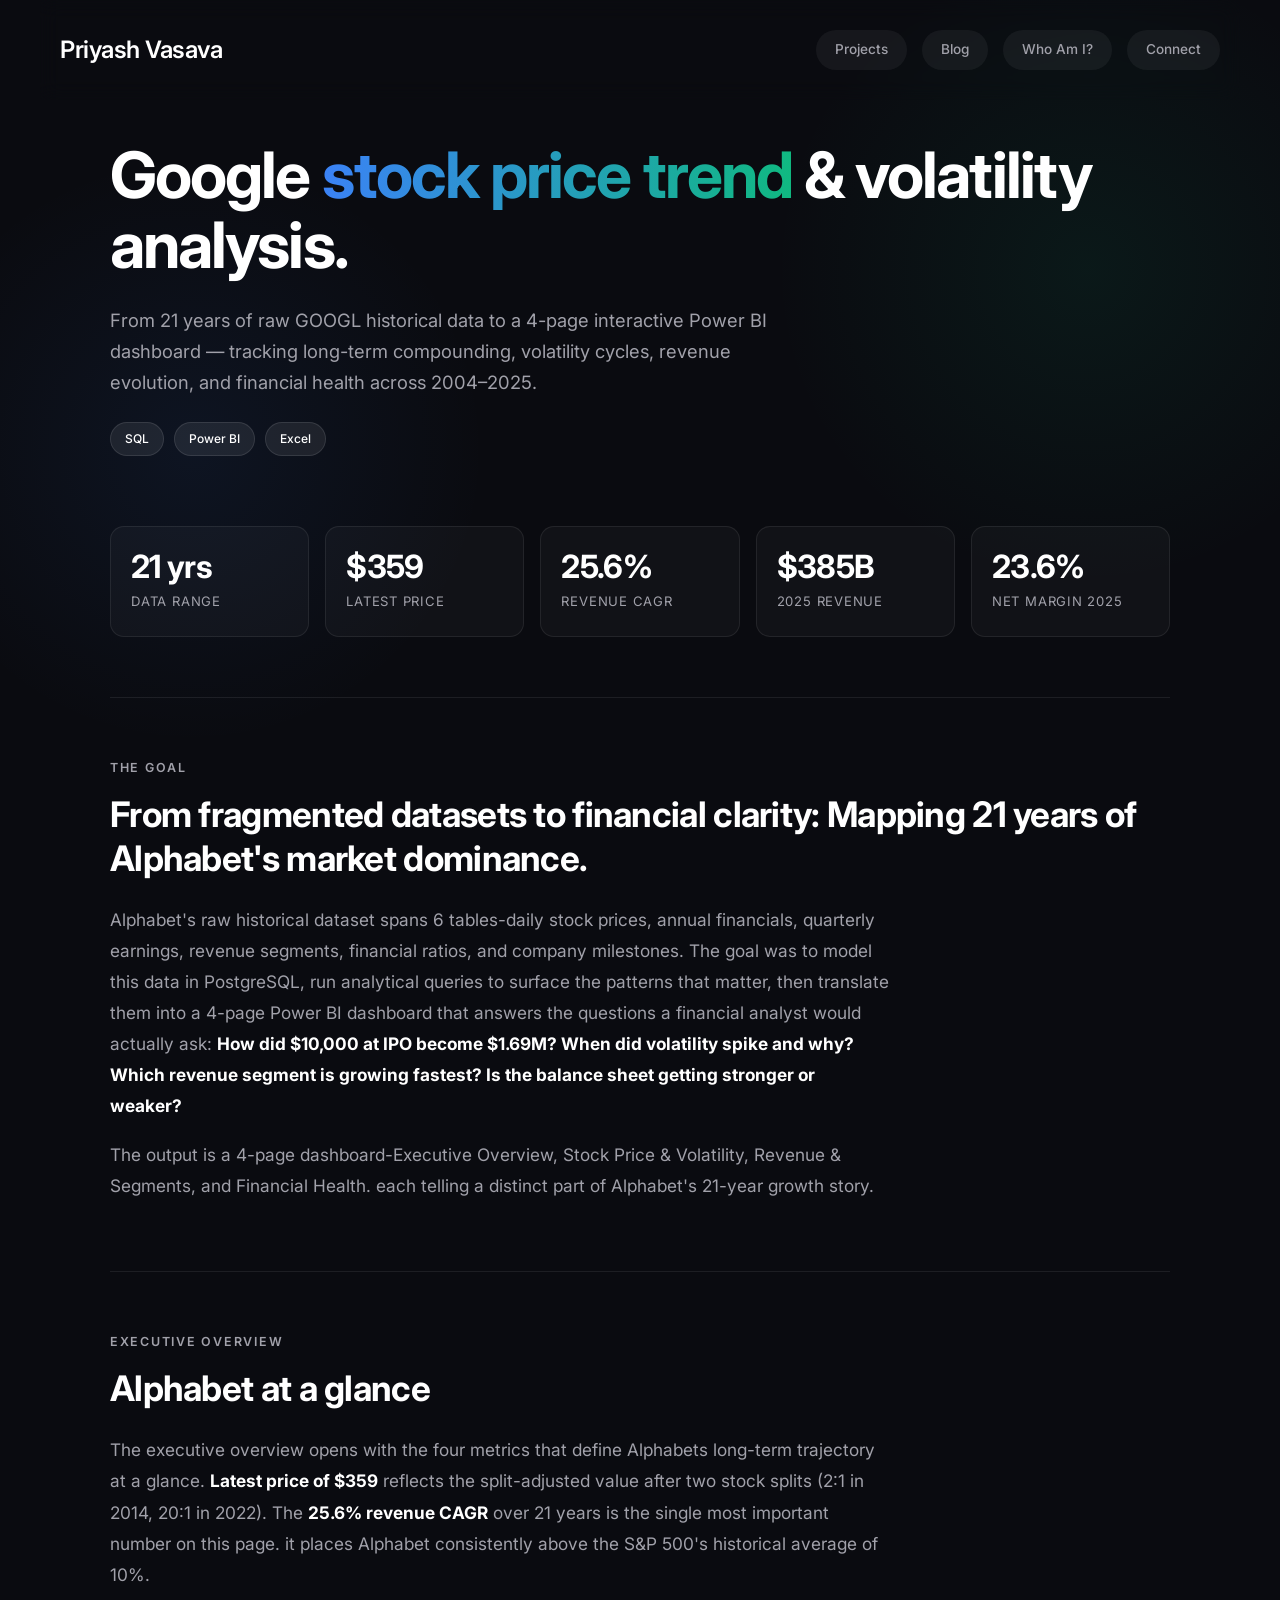
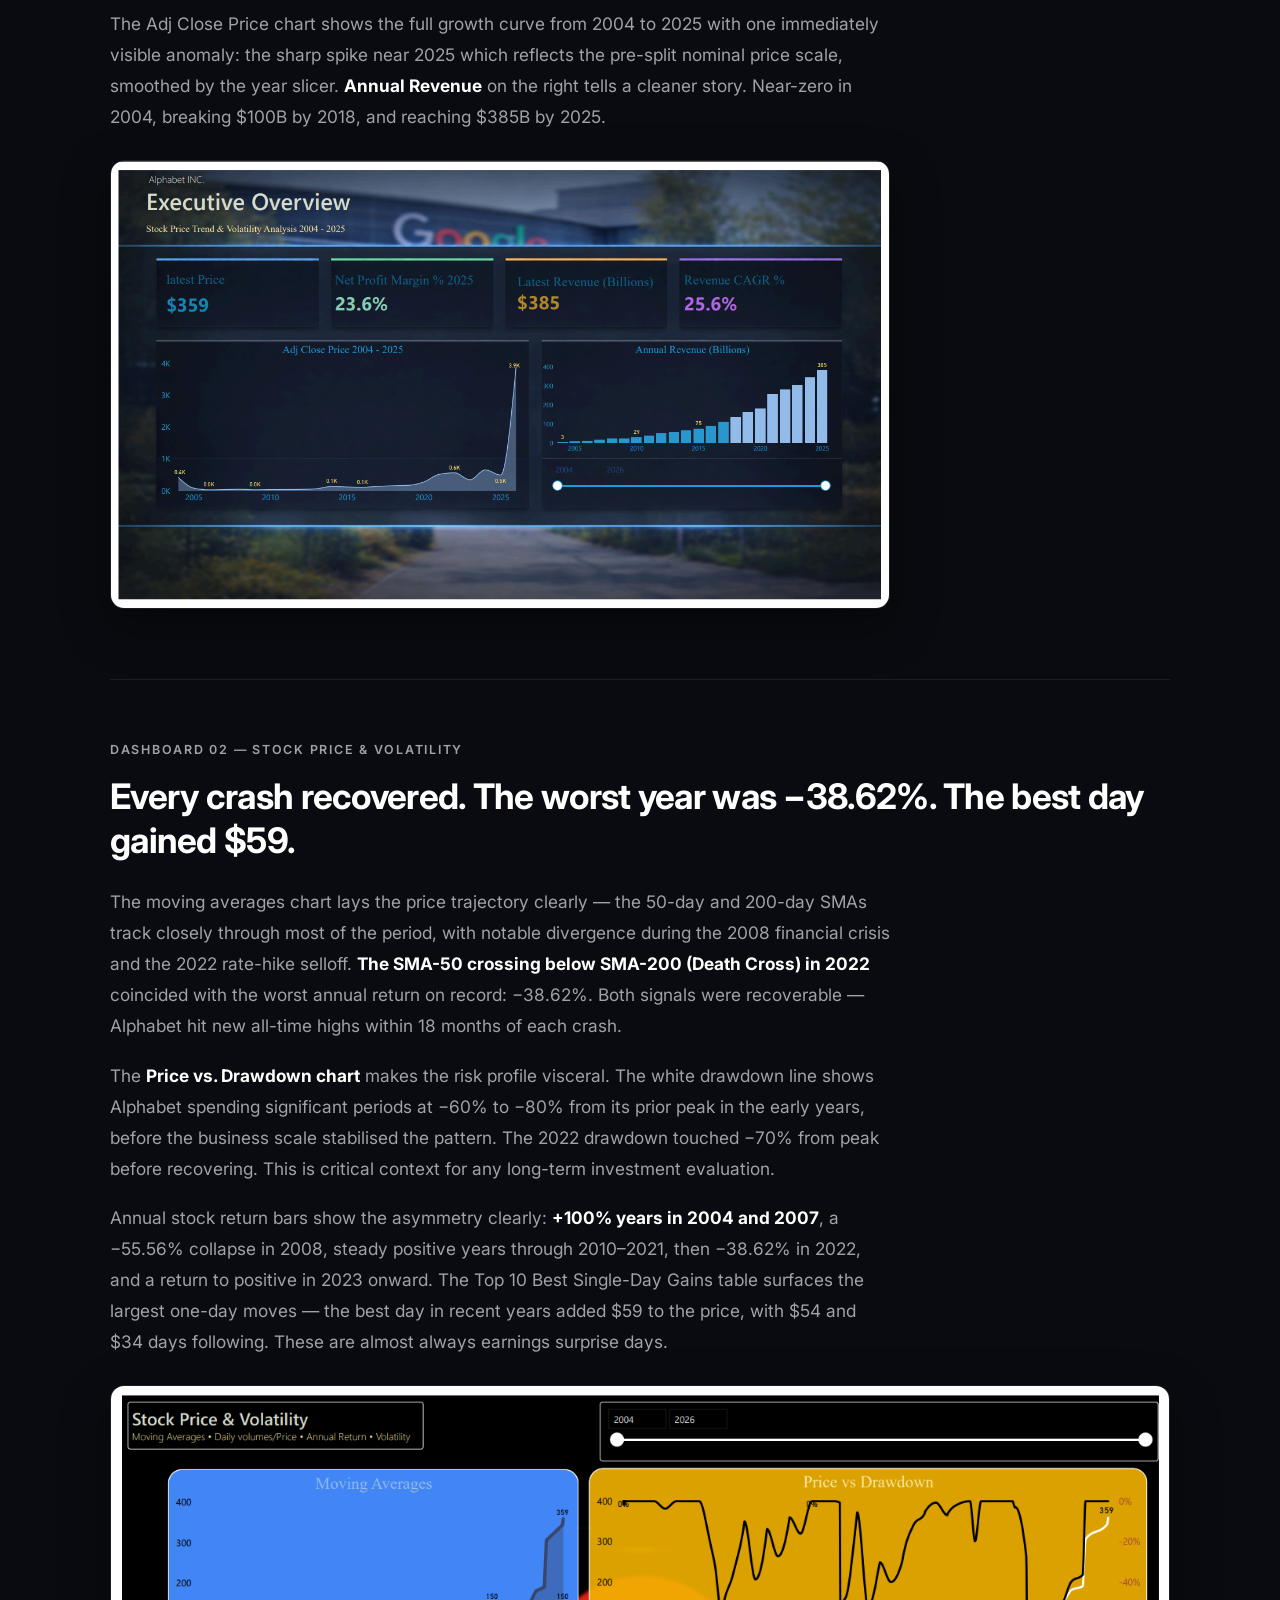
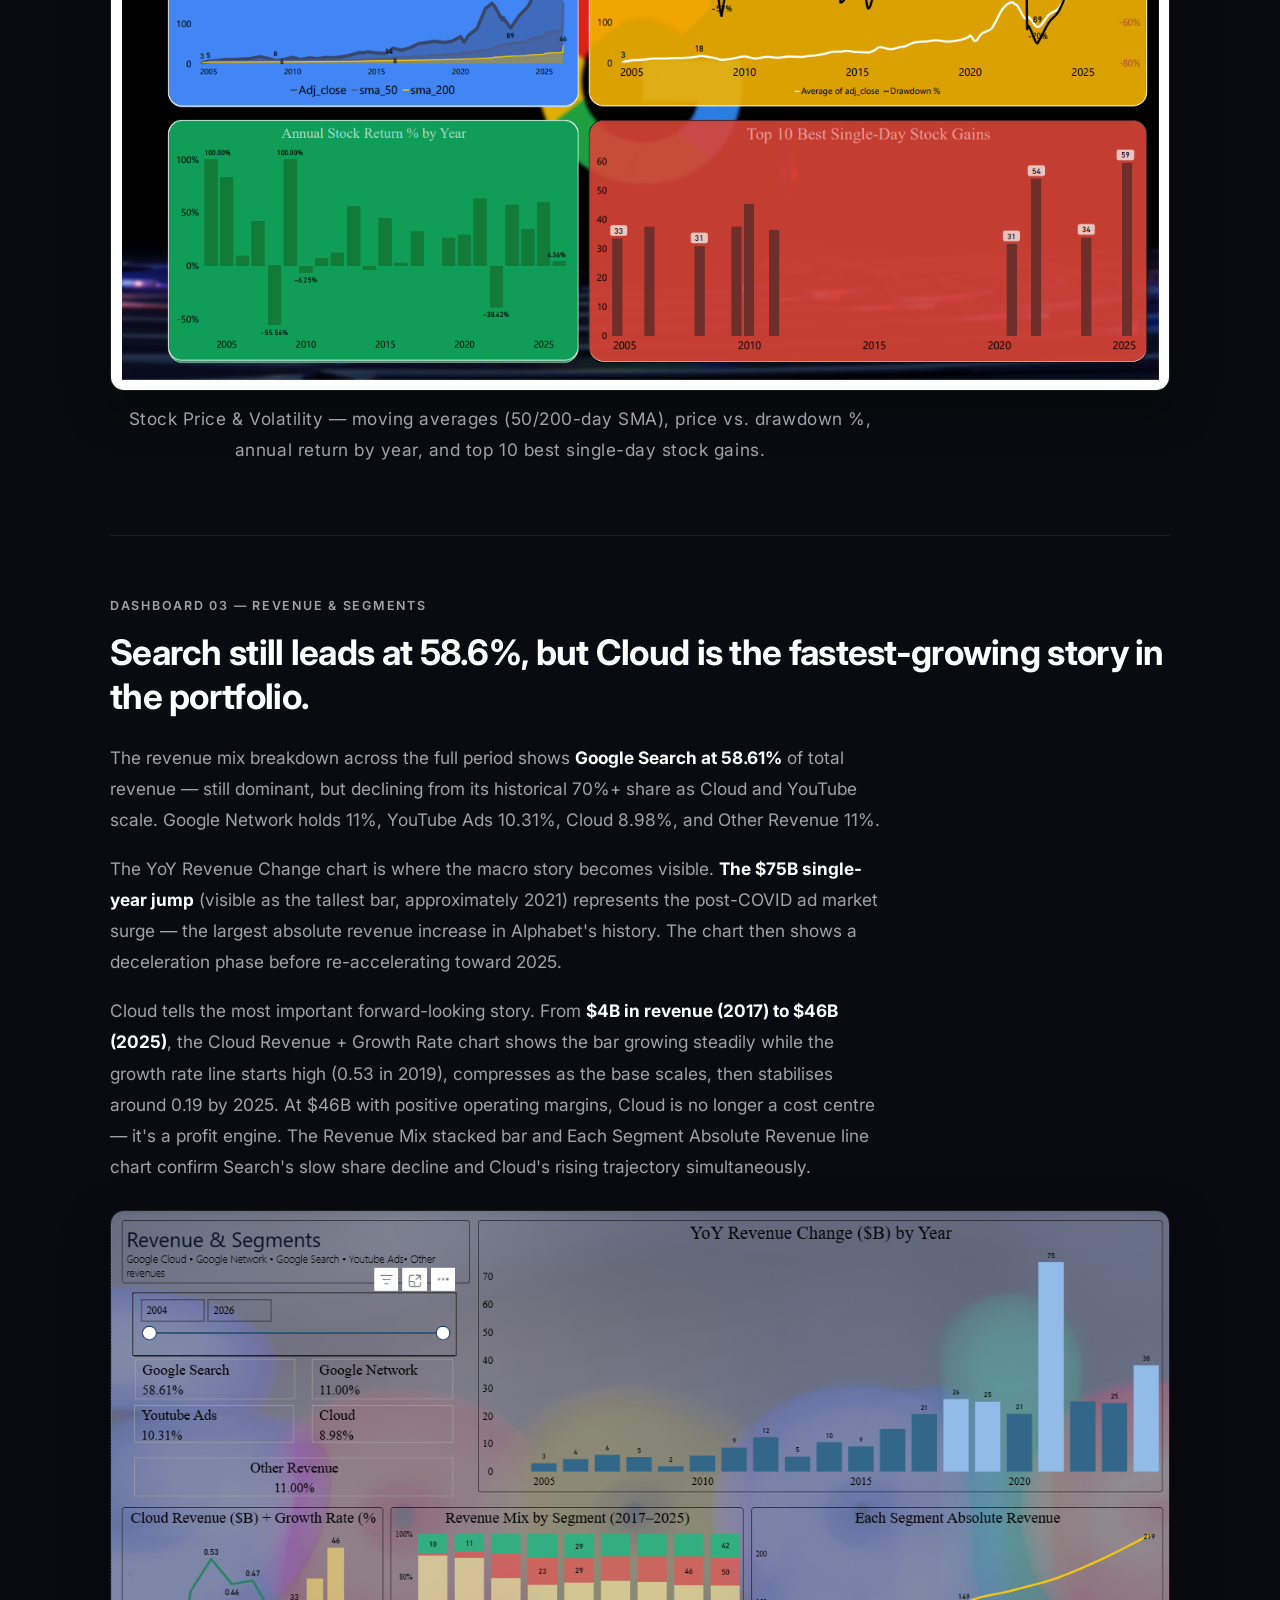
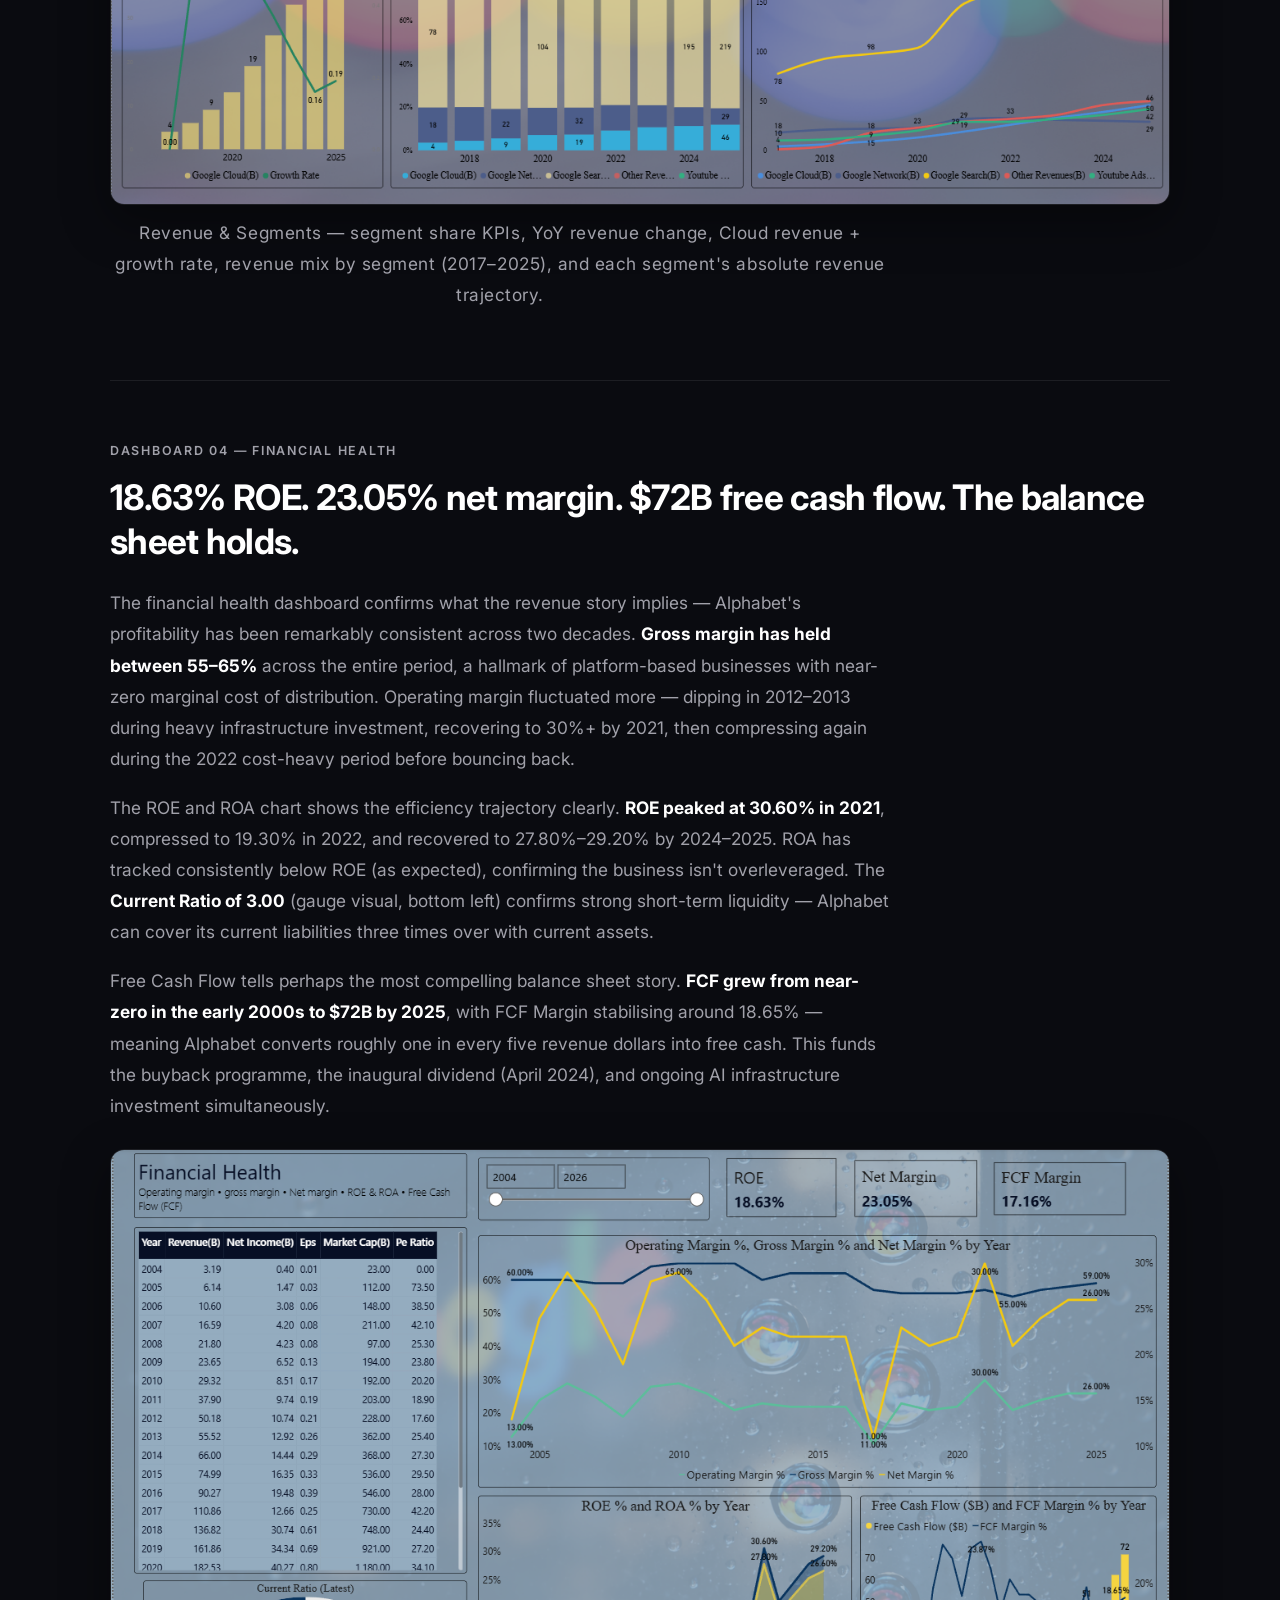
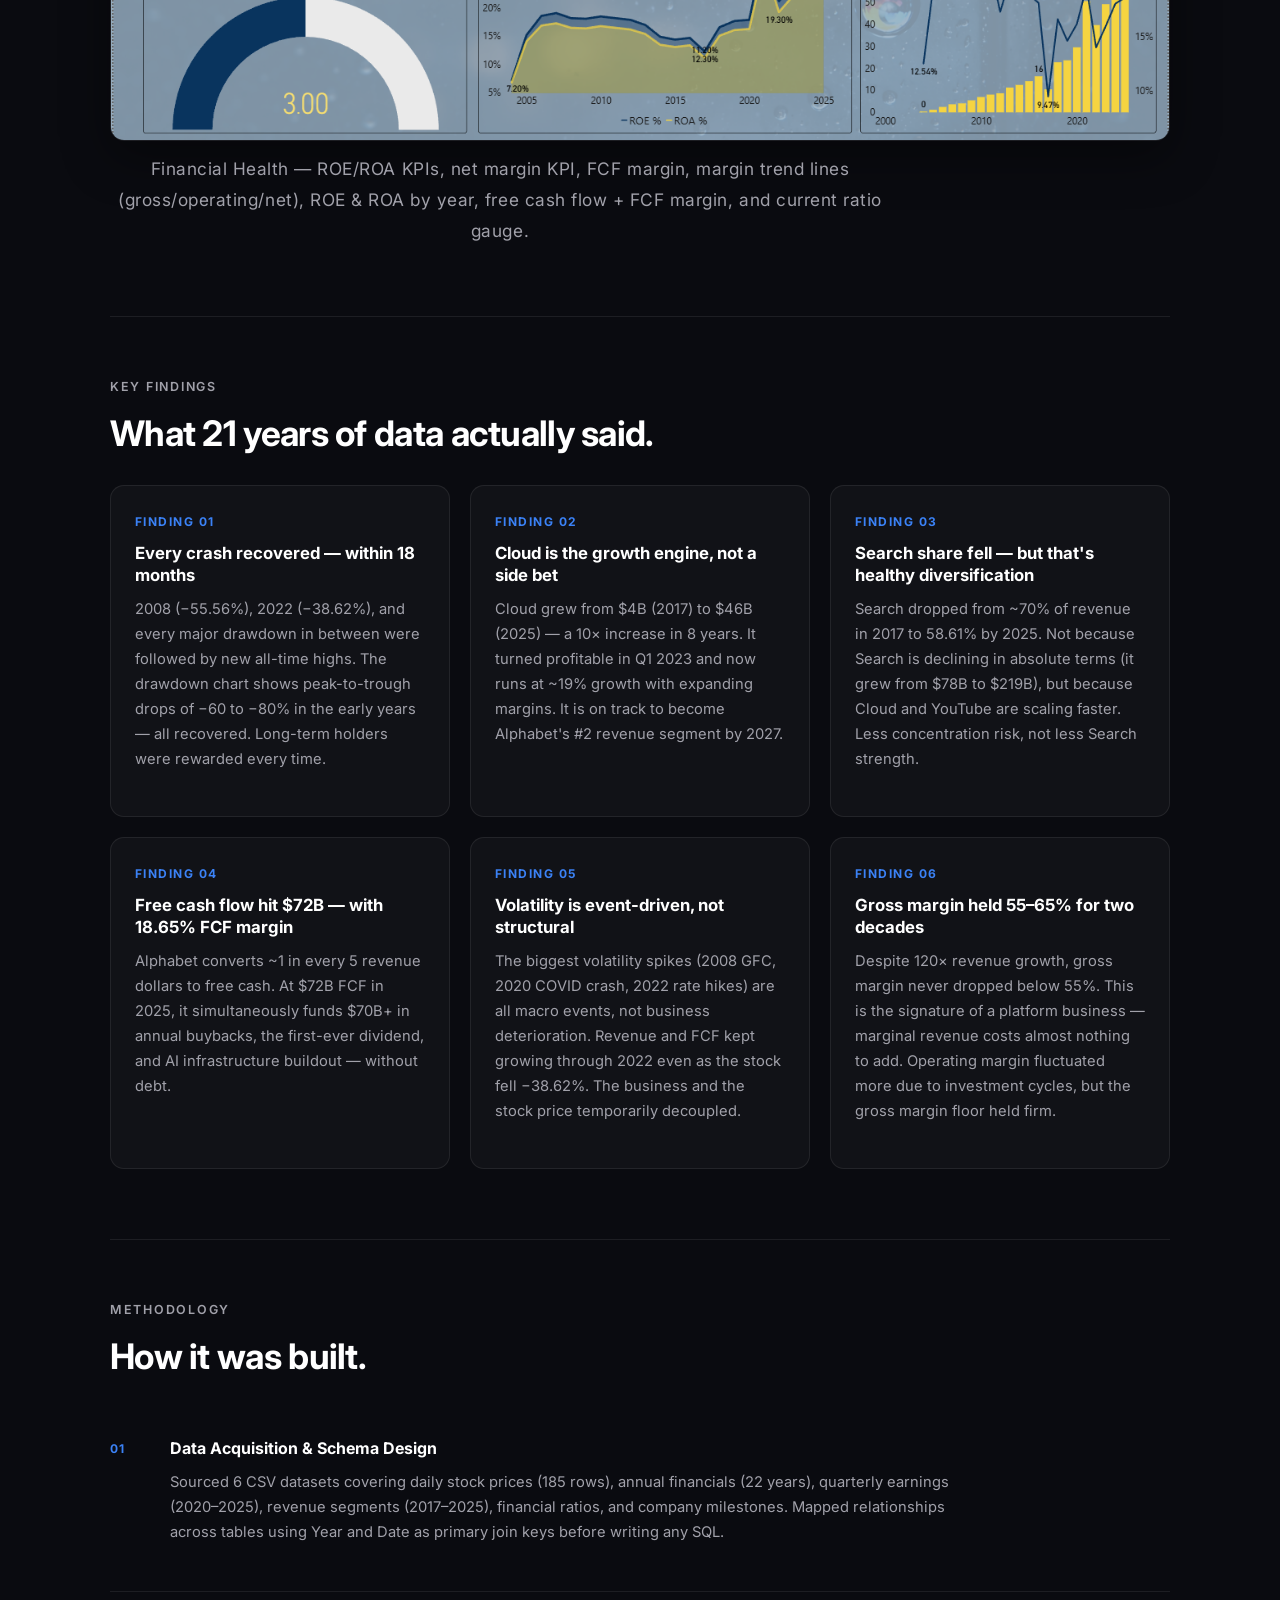
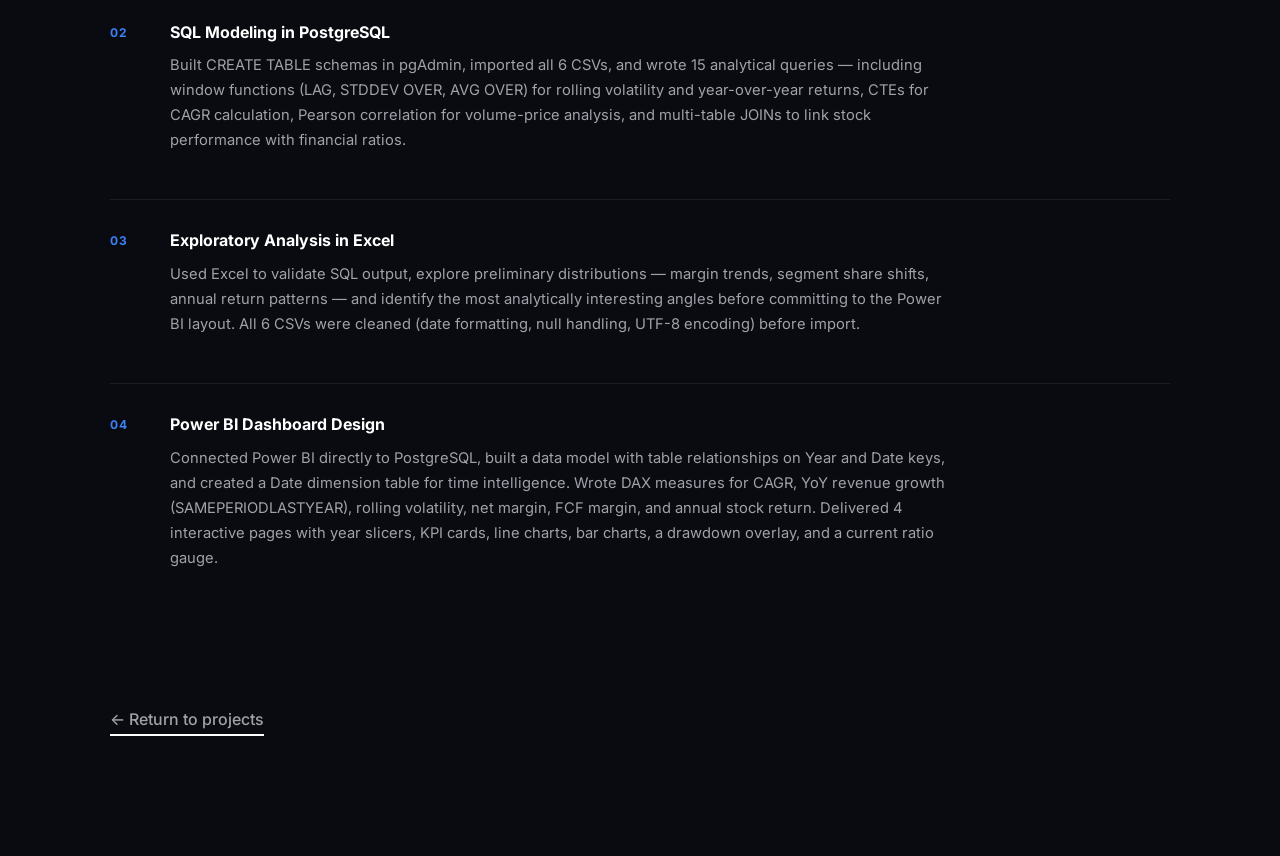
==== projects/google-stock/index.html @ 481a13cf "Refactor index.html for improved content presentation Removed meta tags and updated content for clar" ====
<!DOCTYPE html>
<html lang="en">
<head>
    <meta charset="UTF-8">
    <meta name="viewport" content="width=device-width, initial-scale=1.0">
    <title>Google Stock Analysis | Priyash Vasava</title>
    <link rel="stylesheet" href="../../style.css">
    <style>
        .case-wrapper {
            max-width: 1100px;
            margin: 0 auto;
            padding: 40px 20px 120px 20px;
        }

        .case-hero {
            margin-bottom: 70px;
        }

        .case-hero .meta-tags {
            display: flex;
            gap: 10px;
            flex-wrap: wrap;
            margin-bottom: 24px;
        }

        .stat-bar {
            display: grid;
            grid-template-columns: repeat(auto-fit, minmax(160px, 1fr));
            gap: 16px;
            margin: 50px 0;
        }

        .stat-card {
            background: var(--glass-bg, rgba(255,255,255,0.04));
            border: 1px solid var(--glass-border, rgba(255,255,255,0.1));
            border-radius: 14px;
            padding: 24px 20px;
        }

        .stat-card .stat-value {
            font-size: clamp(1.6rem, 2.5vw, 2.2rem);
            font-weight: 700;
            color: var(--text-main);
            letter-spacing: -0.02em;
            line-height: 1;
            margin-bottom: 8px;
        }

        .stat-card .stat-label {
            font-size: 0.82rem;
            color: var(--text-muted);
            letter-spacing: 0.06em;
            text-transform: uppercase;
        }

        .section-block {
            margin-bottom: 70px;
        }

        .section-block .section-eyebrow {
            font-size: 0.78rem;
            font-weight: 600;
            letter-spacing: 0.14em;
            text-transform: uppercase;
            color: var(--text-muted);
            margin-bottom: 14px;
        }

        .section-block h2 {
            font-size: clamp(1.6rem, 2.8vw, 2.2rem);
            font-weight: 700;
            letter-spacing: -0.02em;
            color: var(--text-main);
            margin-bottom: 24px;
            line-height: 1.25;
        }

        .section-block p {
            font-size: 1.08rem;
            color: var(--text-muted);
            line-height: 1.8;
            margin-bottom: 18px;
            max-width: 780px;
        }

        .section-block p strong {
            color: var(--text-main);
        }

        .dashboard-img {
            width: 100%;
            border-radius: 14px;
            border: 1px solid var(--glass-border, rgba(255,255,255,0.1));
            box-shadow: 0 16px 48px rgba(0,0,0,0.4);
            margin: 28px 0;
            display: block;
        }

        .img-caption {
            font-size: 0.82rem;
            color: var(--text-muted);
            text-align: center;
            margin-top: -16px;
            margin-bottom: 32px;
            letter-spacing: 0.03em;
        }

        .findings-grid {
            display: grid;
            grid-template-columns: repeat(auto-fit, minmax(280px, 1fr));
            gap: 20px;
            margin-top: 30px;
        }

        .finding-card {
            background: var(--glass-bg, rgba(255,255,255,0.04));
            border: 1px solid var(--glass-border, rgba(255,255,255,0.1));
            border-radius: 14px;
            padding: 26px 24px;
            transition: border-color 0.25s, transform 0.25s;
        }

        .finding-card:hover {
            border-color: var(--accent-blue, #4f8ef7);
            transform: translateY(-3px);
        }

        .finding-card .finding-number {
            font-size: 0.75rem;
            font-weight: 700;
            letter-spacing: 0.12em;
            text-transform: uppercase;
            color: var(--accent-blue, #4f8ef7);
            margin-bottom: 12px;
        }

        .finding-card h3 {
            font-size: 1.05rem;
            font-weight: 700;
            color: var(--text-main);
            margin-bottom: 10px;
            line-height: 1.3;
        }

        .finding-card p {
            font-size: 0.92rem;
            color: var(--text-muted);
            line-height: 1.7;
        }

        .method-steps {
            display: flex;
            flex-direction: column;
            gap: 0;
            margin-top: 30px;
        }

        .method-step {
            display: flex;
            gap: 24px;
            padding: 28px 0;
            border-bottom: 1px solid var(--glass-border, rgba(255,255,255,0.07));
        }

        .method-step:last-child {
            border-bottom: none;
        }

        .step-num {
            font-size: 0.75rem;
            font-weight: 700;
            color: var(--accent-blue, #4f8ef7);
            letter-spacing: 0.1em;
            min-width: 36px;
            padding-top: 3px;
        }

        .step-content h4 {
            font-size: 1rem;
            font-weight: 700;
            color: var(--text-main);
            margin-bottom: 8px;
        }

        .step-content p {
            font-size: 0.92rem;
            color: var(--text-muted);
            line-height: 1.7;
        }

        .back-link {
            display: inline-block;
            margin-top: 20px;
            font-weight: 500;
            color: var(--text-muted);
            border-bottom: 2px solid var(--text-main);
            padding-bottom: 2px;
            transition: 0.3s;
        }

        .back-link:hover {
            color: var(--accent-blue);
            border-color: var(--accent-blue);
        }

        .section-divider {
            border: none;
            border-top: 1px solid var(--glass-border, rgba(255,255,255,0.08));
            margin: 60px 0;
        }

        @media (max-width: 700px) {
            .stat-bar { grid-template-columns: repeat(2, 1fr); }
            .findings-grid { grid-template-columns: 1fr; }
        }
    </style>
</head>
<body>

    <nav class="navbar">
        <a href="../../index.html" class="logo">Priyash Vasava</a>
        <div class="nav-links">
            <a href="../../index.html#projects">Projects</a>
            <a href="../../blog.html">Blog</a>
            <a href="../../who-am-i.html">Who Am I?</a>
            <a href="../../index.html#connect">Connect</a>
        </div>
    </nav>

    <div class="case-wrapper">

        <!-- Hero -->
        <div class="case-hero animate">
            
            <h1 style="font-size: clamp(2.4rem, 5vw, 4rem); font-weight: 700; letter-spacing: -0.03em; line-height: 1.1; margin-bottom: 24px;">
                Google <span class="text-gradient">stock price trend</span> & volatility analysis.
            </h1>
            <p style="font-size: 1.15rem; color: var(--text-muted); line-height: 1.7; max-width: 680px;">
                From 21 years of raw GOOGL historical data to a 4-page interactive Power BI dashboard — tracking long-term compounding, volatility cycles, revenue evolution, and financial health across 2004–2025.
            </p>
            <div style="margin-top: 24px;">
                <div class="slide-tags" style="display: inline-flex;">
                    <span>SQL</span>
                    <span>Power BI</span>
                    <span>Excel</span>
                </div>
            </div>
        </div>

        <!-- Stat Bar -->
        <div class="stat-bar animate" style="animation-delay: 0.15s;">
            <div class="stat-card">
                <div class="stat-value">21 yrs</div>
                <div class="stat-label">Data Range</div>
            </div>
            <div class="stat-card">
                <div class="stat-value">$359</div>
                <div class="stat-label">Latest Price</div>
            </div>
            <div class="stat-card">
                <div class="stat-value">25.6%</div>
                <div class="stat-label">Revenue CAGR</div>
            </div>
            <div class="stat-card">
                <div class="stat-value">$385B</div>
                <div class="stat-label">2025 Revenue</div>
            </div>
            <div class="stat-card">
                <div class="stat-value">23.6%</div>
                <div class="stat-label">Net Margin 2025</div>
            </div>
        </div>

        <hr class="section-divider">

        <!-- The Goal -->
        <div class="section-block animate" style="animation-delay: 0.2s;">
            <div class="section-eyebrow">The Goal</div>
            <h2>From fragmented datasets to financial clarity: Mapping 21 years of Alphabet's market dominance.</h2>
            <p>
                Alphabet's raw historical dataset spans 6 tables-daily stock prices, annual financials, quarterly earnings, revenue segments, financial ratios, and company milestones. The goal was to model this data in PostgreSQL, run analytical queries to surface the patterns that matter, then translate them into a 4-page Power BI dashboard that answers the questions a financial analyst would actually ask: <strong>How did $10,000 at IPO become $1.69M? When did volatility spike and why? Which revenue segment is growing fastest? Is the balance sheet getting stronger or weaker?</strong>
            </p>
            <p>
                The output is a 4-page dashboard-Executive Overview, Stock Price & Volatility, Revenue & Segments, and Financial Health. each telling a distinct part of Alphabet's 21-year growth story.
            </p>
        </div>

        <hr class="section-divider">

        <!-- Dashboard 01 — Executive Overview -->
        <div class="section-block animate">
            <div class="section-eyebrow">Executive Overview</div>
            <h2>Alphabet at a glance</h2>
            <p>
                The executive overview opens with the four metrics that define Alphabets long-term trajectory at a glance. <strong>Latest price of $359</strong> reflects the split-adjusted value after two stock splits (2:1 in 2014, 20:1 in 2022). The <strong>25.6% revenue CAGR</strong> over 21 years is the single most important number on this page. it places Alphabet consistently above the S&P 500's historical average of 10%.
            </p>
            <p>
                The Adj Close Price chart shows the full growth curve from 2004 to 2025 with one immediately visible anomaly: the sharp spike near 2025 which reflects the pre-split nominal price scale, smoothed by the year slicer. <strong>Annual Revenue</strong> on the right tells a cleaner story. Near-zero in 2004, breaking $100B by 2018, and reaching $385B by 2025.
            <img src="../../assets/google_executive_summary.png" alt="Google Stock Executive Overview Dashboard" class="dashboard-img">
        </div>

        <hr class="section-divider">

        <!-- Dashboard 02 — Stock Price & Volatility -->
        <div class="section-block animate">
            <div class="section-eyebrow">Dashboard 02 — Stock Price & Volatility</div>
            <h2>Every crash recovered. The worst year was −38.62%. The best day gained $59.</h2>
            <p>
                The moving averages chart lays the price trajectory clearly — the 50-day and 200-day SMAs track closely through most of the period, with notable divergence during the 2008 financial crisis and the 2022 rate-hike selloff. <strong>The SMA-50 crossing below SMA-200 (Death Cross) in 2022</strong> coincided with the worst annual return on record: −38.62%. Both signals were recoverable — Alphabet hit new all-time highs within 18 months of each crash.
            </p>
            <p>
                The <strong>Price vs. Drawdown chart</strong> makes the risk profile visceral. The white drawdown line shows Alphabet spending significant periods at −60% to −80% from its prior peak in the early years, before the business scale stabilised the pattern. The 2022 drawdown touched −70% from peak before recovering. This is critical context for any long-term investment evaluation.
            </p>
            <p>
                Annual stock return bars show the asymmetry clearly: <strong>+100% years in 2004 and 2007</strong>, a −55.56% collapse in 2008, steady positive years through 2010–2021, then −38.62% in 2022, and a return to positive in 2023 onward. The Top 10 Best Single-Day Gains table surfaces the largest one-day moves — the best day in recent years added $59 to the price, with $54 and $34 days following. These are almost always earnings surprise days.
            </p>
            <img src="../../assets/google.png" alt="Google Stock Price and Volatility Dashboard" class="dashboard-img">
            <p class="img-caption">Stock Price & Volatility — moving averages (50/200-day SMA), price vs. drawdown %, annual return by year, and top 10 best single-day stock gains.</p>
        </div>

        <hr class="section-divider">

        <!-- Dashboard 03 — Revenue & Segments -->
        <div class="section-block animate">
            <div class="section-eyebrow">Dashboard 03 — Revenue & Segments</div>
            <h2>Search still leads at 58.6%, but Cloud is the fastest-growing story in the portfolio.</h2>
            <p>
                The revenue mix breakdown across the full period shows <strong>Google Search at 58.61%</strong> of total revenue — still dominant, but declining from its historical 70%+ share as Cloud and YouTube scale. Google Network holds 11%, YouTube Ads 10.31%, Cloud 8.98%, and Other Revenue 11%.
            </p>
            <p>
                The YoY Revenue Change chart is where the macro story becomes visible. <strong>The $75B single-year jump</strong> (visible as the tallest bar, approximately 2021) represents the post-COVID ad market surge — the largest absolute revenue increase in Alphabet's history. The chart then shows a deceleration phase before re-accelerating toward 2025.
            </p>
            <p>
                Cloud tells the most important forward-looking story. From <strong>$4B in revenue (2017) to $46B (2025)</strong>, the Cloud Revenue + Growth Rate chart shows the bar growing steadily while the growth rate line starts high (0.53 in 2019), compresses as the base scales, then stabilises around 0.19 by 2025. At $46B with positive operating margins, Cloud is no longer a cost centre — it's a profit engine. The Revenue Mix stacked bar and Each Segment Absolute Revenue line chart confirm Search's slow share decline and Cloud's rising trajectory simultaneously.
            </p>
            <img src="../../assets/google_revenue_segments.png" alt="Google Revenue Segments Dashboard" class="dashboard-img">
            <p class="img-caption">Revenue & Segments — segment share KPIs, YoY revenue change, Cloud revenue + growth rate, revenue mix by segment (2017–2025), and each segment's absolute revenue trajectory.</p>
        </div>

        <hr class="section-divider">

        <!-- Dashboard 04 — Financial Health -->
        <div class="section-block animate">
            <div class="section-eyebrow">Dashboard 04 — Financial Health</div>
            <h2>18.63% ROE. 23.05% net margin. $72B free cash flow. The balance sheet holds.</h2>
            <p>
                The financial health dashboard confirms what the revenue story implies — Alphabet's profitability has been remarkably consistent across two decades. <strong>Gross margin has held between 55–65%</strong> across the entire period, a hallmark of platform-based businesses with near-zero marginal cost of distribution. Operating margin fluctuated more — dipping in 2012–2013 during heavy infrastructure investment, recovering to 30%+ by 2021, then compressing again during the 2022 cost-heavy period before bouncing back.
            </p>
            <p>
                The ROE and ROA chart shows the efficiency trajectory clearly. <strong>ROE peaked at 30.60% in 2021</strong>, compressed to 19.30% in 2022, and recovered to 27.80%–29.20% by 2024–2025. ROA has tracked consistently below ROE (as expected), confirming the business isn't overleveraged. The <strong>Current Ratio of 3.00</strong> (gauge visual, bottom left) confirms strong short-term liquidity — Alphabet can cover its current liabilities three times over with current assets.
            </p>
            <p>
                Free Cash Flow tells perhaps the most compelling balance sheet story. <strong>FCF grew from near-zero in the early 2000s to $72B by 2025</strong>, with FCF Margin stabilising around 18.65% — meaning Alphabet converts roughly one in every five revenue dollars into free cash. This funds the buyback programme, the inaugural dividend (April 2024), and ongoing AI infrastructure investment simultaneously.
            </p>
            <img src="../../assets/google_financial_health.png" alt="Google Financial Health Dashboard" class="dashboard-img">
            <p class="img-caption">Financial Health — ROE/ROA KPIs, net margin KPI, FCF margin, margin trend lines (gross/operating/net), ROE & ROA by year, free cash flow + FCF margin, and current ratio gauge.</p>
        </div>

        <hr class="section-divider">

        <!-- Key Findings -->
        <div class="section-block animate">
            <div class="section-eyebrow">Key Findings</div>
            <h2>What 21 years of data actually said.</h2>
            <div class="findings-grid">
                <div class="finding-card">
                    <div class="finding-number">Finding 01</div>
                    <h3>Every crash recovered — within 18 months</h3>
                    <p>2008 (−55.56%), 2022 (−38.62%), and every major drawdown in between were followed by new all-time highs. The drawdown chart shows peak-to-trough drops of −60 to −80% in the early years — all recovered. Long-term holders were rewarded every time.</p>
                </div>
                <div class="finding-card">
                    <div class="finding-number">Finding 02</div>
                    <h3>Cloud is the growth engine, not a side bet</h3>
                    <p>Cloud grew from $4B (2017) to $46B (2025) — a 10× increase in 8 years. It turned profitable in Q1 2023 and now runs at ~19% growth with expanding margins. It is on track to become Alphabet's #2 revenue segment by 2027.</p>
                </div>
                <div class="finding-card">
                    <div class="finding-number">Finding 03</div>
                    <h3>Search share fell — but that's healthy diversification</h3>
                    <p>Search dropped from ~70% of revenue in 2017 to 58.61% by 2025. Not because Search is declining in absolute terms (it grew from $78B to $219B), but because Cloud and YouTube are scaling faster. Less concentration risk, not less Search strength.</p>
                </div>
                <div class="finding-card">
                    <div class="finding-number">Finding 04</div>
                    <h3>Free cash flow hit $72B — with 18.65% FCF margin</h3>
                    <p>Alphabet converts ~1 in every 5 revenue dollars to free cash. At $72B FCF in 2025, it simultaneously funds $70B+ in annual buybacks, the first-ever dividend, and AI infrastructure buildout — without debt.</p>
                </div>
                <div class="finding-card">
                    <div class="finding-number">Finding 05</div>
                    <h3>Volatility is event-driven, not structural</h3>
                    <p>The biggest volatility spikes (2008 GFC, 2020 COVID crash, 2022 rate hikes) are all macro events, not business deterioration. Revenue and FCF kept growing through 2022 even as the stock fell −38.62%. The business and the stock price temporarily decoupled.</p>
                </div>
                <div class="finding-card">
                    <div class="finding-number">Finding 06</div>
                    <h3>Gross margin held 55–65% for two decades</h3>
                    <p>Despite 120× revenue growth, gross margin never dropped below 55%. This is the signature of a platform business — marginal revenue costs almost nothing to add. Operating margin fluctuated more due to investment cycles, but the gross margin floor held firm.</p>
                </div>
            </div>
        </div>

        <hr class="section-divider">

        <!-- Methodology -->
        <div class="section-block animate">
            <div class="section-eyebrow">Methodology</div>
            <h2>How it was built.</h2>
            <div class="method-steps">
                <div class="method-step">
                    <div class="step-num">01</div>
                    <div class="step-content">
                        <h4>Data Acquisition & Schema Design</h4>
                        <p>Sourced 6 CSV datasets covering daily stock prices (185 rows), annual financials (22 years), quarterly earnings (2020–2025), revenue segments (2017–2025), financial ratios, and company milestones. Mapped relationships across tables using Year and Date as primary join keys before writing any SQL.</p>
                    </div>
                </div>
                <div class="method-step">
                    <div class="step-num">02</div>
                    <div class="step-content">
                        <h4>SQL Modeling in PostgreSQL</h4>
                        <p>Built CREATE TABLE schemas in pgAdmin, imported all 6 CSVs, and wrote 15 analytical queries — including window functions (LAG, STDDEV OVER, AVG OVER) for rolling volatility and year-over-year returns, CTEs for CAGR calculation, Pearson correlation for volume-price analysis, and multi-table JOINs to link stock performance with financial ratios.</p>
                    </div>
                </div>
                <div class="method-step">
                    <div class="step-num">03</div>
                    <div class="step-content">
                        <h4>Exploratory Analysis in Excel</h4>
                        <p>Used Excel to validate SQL output, explore preliminary distributions — margin trends, segment share shifts, annual return patterns — and identify the most analytically interesting angles before committing to the Power BI layout. All 6 CSVs were cleaned (date formatting, null handling, UTF-8 encoding) before import.</p>
                    </div>
                </div>
                <div class="method-step">
                    <div class="step-num">04</div>
                    <div class="step-content">
                        <h4>Power BI Dashboard Design</h4>
                        <p>Connected Power BI directly to PostgreSQL, built a data model with table relationships on Year and Date keys, and created a Date dimension table for time intelligence. Wrote DAX measures for CAGR, YoY revenue growth (SAMEPERIODLASTYEAR), rolling volatility, net margin, FCF margin, and annual stock return. Delivered 4 interactive pages with year slicers, KPI cards, line charts, bar charts, a drawdown overlay, and a current ratio gauge.</p>
                    </div>
                </div>
            </div>
        </div>

        <a href="../../index.html#projects" class="back-link">← Return to projects</a>

    </div>

</body>
</html>
---- style.css ----
@import url('https://fonts.googleapis.com/css2?family=Inter:wght@300;400;500;600&family=Playfair+Display:ital,wght@0,400;0,600;0,700;1,400&display=swap');

:root {
    --bg-dark: #0a0b10;
    --text-main: #ffffff;
    --text-muted: #a1a1aa; /* Softer, highly readable gray */
    --accent-blue: #3b82f6;
    --accent-green: #10b981;
    --glass-bg: rgba(255, 255, 255, 0.03);
    --glass-border: rgba(255, 255, 255, 0.08);
}

* { margin: 0; padding: 0; box-sizing: border-box; }

html { 
    scroll-behavior: smooth; 
    scroll-padding-top: 100px; 
}

body {
    background-color: var(--bg-dark);
    background-image: 
        radial-gradient(circle at 15% 50%, rgba(59, 130, 246, 0.08), transparent 25%),
        radial-gradient(circle at 85% 30%, rgba(16, 185, 129, 0.08), transparent 25%);
    background-attachment: fixed;
    color: var(--text-main);
    font-family: 'Inter', sans-serif;
    line-height: 1.6;
    overflow-x: hidden;
}

a { text-decoration: none; color: inherit; transition: 0.3s; }

/* Navbar - Cleaned up */
.navbar {
    max-width: 1200px; margin: 0 auto; display: flex; justify-content: space-between;
    align-items: center; padding: 30px 20px; position: sticky; top: 0; z-index: 1000;
    backdrop-filter: blur(10px); -webkit-backdrop-filter: blur(10px);
}

.logo { font-size: 1.5rem; font-weight: 600; letter-spacing: -0.02em; }
.nav-links { display: flex; gap: 15px; }
.nav-links a {
    font-size: 0.85rem; font-weight: 500; color: var(--text-muted); background: rgba(255, 255, 255, 0.05);
    padding: 8px 18px; border-radius: 50px; border: 1px solid transparent; transition: all 0.2s ease;
}
.nav-links a:hover { color: var(--text-main); background: rgba(255, 255, 255, 0.1); border-color: rgba(255, 255, 255, 0.15); }
.nav-links a:active { transform: scale(0.92); }

/* Main Page Elements */
.hero { max-width: 1200px; margin: 4vw auto; padding: 0 20px; display: flex; align-items: center; justify-content: space-between; gap: 40px; }
.hero-content { flex: 1; }
.hero h1 { font-family: 'Inter', sans-serif; font-size: clamp(3rem, 5vw, 5.5rem); font-weight: 700; line-height: 1.1; letter-spacing: -0.03em; margin-bottom: 25px; }
.hero p { color: var(--text-muted); font-size: clamp(1.1rem, 2vw, 1.3rem); max-width: 500px; }
.text-gradient { background: linear-gradient(90deg, var(--accent-blue), var(--accent-green)); -webkit-background-clip: text; -webkit-text-fill-color: transparent; display: inline-block; }

.glass-card { background: var(--glass-bg); backdrop-filter: blur(16px); border: 1px solid var(--glass-border); border-radius: 16px; padding: 40px; transition: transform 0.3s ease, border-color 0.3s ease; }
.glass-card:hover { border-color: rgba(255, 255, 255, 0.2); }
.content-section { max-width: 1200px; margin: 60px auto; padding: 0 20px; }
.projects-stack { display: flex; flex-direction: column; gap: 40px; margin-bottom: 60px; }
.sticky-card { position: sticky; display: block; box-shadow: 0 -10px 40px rgba(0,0,0,0.4); }
.card-content { display: flex; align-items: center; gap: 40px; }
.card-img { width: 45%; border-radius: 8px; border: 1px solid var(--glass-border); }
.card-text { flex: 1; }
.card-text h2 { font-size: clamp(1.8rem, 3vw, 2.5rem); font-weight: 600; margin-bottom: 15px; letter-spacing: -0.02em; }
.card-text p { color: var(--text-muted); font-size: 1.1rem; margin-bottom: 25px; line-height: 1.6;}
.slide-tags { display: flex; gap: 10px; flex-wrap: wrap; }
.slide-tags span { font-size: 0.75rem; color: var(--text-main); background: rgba(255, 255, 255, 0.08); border: 1px solid rgba(255,255,255,0.1); padding: 6px 14px; border-radius: 50px; font-weight: 500; }
.section-label { font-size: 0.8rem; text-transform: uppercase; color: var(--accent-green); letter-spacing: 0.2em; font-weight: 600; margin-bottom: 30px; display: block; }
blockquote { font-family: 'Playfair Display', serif; font-size: clamp(1.4rem, 2.5vw, 2.2rem); font-style: italic; letter-spacing: -0.02em; margin-bottom: 40px; padding-left: 20px; border-left: 4px solid var(--accent-green); line-height: 1.4; }
.email-link { font-size: clamp(2.5rem, 5vw, 4rem); font-weight: 700; letter-spacing: -0.03em; color: var(--text-main); display: inline-block; margin-bottom: 15px; border-bottom: 4px solid transparent; transition: 0.3s; }
.email-link:hover { color: var(--accent-blue); border-color: var(--accent-blue); }
.social-links { display: flex; gap: 20px; margin-top: 30px; }
.social-links a { color: var(--text-muted); font-weight: 500; border-bottom: 1px solid transparent; padding-bottom: 2px;}
.social-links a:hover { color: var(--text-main); border-color: var(--text-main); }


/* ==================================================
   Story of My Life Page - High-End Editorial Layout
================================================== */

.story-wrapper {
    max-width: 1400px;
    margin: 40px auto 100px;
    padding: 0 20px;
    position: relative;
}

/* The massive, elegant title locked to the left */
.story-title {
    font-family: 'Playfair Display', serif;
    font-size: clamp(4rem, 8vw, 7.5rem);
    font-weight: 600;
    line-height: 1;
    letter-spacing: -0.03em;
    color: var(--text-main);
    position: absolute;
    left: 40px;
    top: 50px;
    z-index: 10;
}

/* Center Image with bottom fade */
.story-image-mask {
    width: 100%;
    max-width: 550px;
    margin: 0 auto;
    /* This makes the bottom of the image literally dissolve into the background */
    -webkit-mask-image: linear-gradient(to bottom, rgba(0,0,0,1) 50%, rgba(0,0,0,0) 100%);
    mask-image: linear-gradient(to bottom, rgba(0,0,0,1) 50%, rgba(0,0,0,0) 100%);
}

.story-image-mask img {
    width: 100%;
    height: auto;
    max-height: 80vh;
    object-fit: cover;
    border-radius: 12px 12px 0 0;
    display: block;
}

/* Typography for the biography text */
.story-content {
    max-width: 700px;
    margin: -100px auto 0; /* Pulls the text up under the faded image */
    position: relative;
    z-index: 20;
    padding: 0 20px;
}

/* The starting state for the fade-on-scroll animation */
.fade-text {
    font-size: 1.2rem;
    line-height: 1.85;
    font-weight: 300;
    color: var(--text-muted);
    margin-bottom: 2.5rem;
    opacity: 0;
    transform: translateY(50px);
    transition: opacity 1s cubic-bezier(0.25, 1, 0.5, 1), transform 1s cubic-bezier(0.25, 1, 0.5, 1);
}

/* First letter drop-cap for elegance */
.fade-text:first-of-type::first-letter {
    font-family: 'Playfair Display', serif;
    font-size: 3.5rem;
    float: left;
    line-height: 0.8;
    margin-right: 8px;
    color: var(--text-main);
}

.fade-text.visible {
    opacity: 1;
    transform: translateY(0);
}

.back-link { font-weight: 500; color: var(--accent-blue); transition: 0.3s; display: inline-block; margin-top: 20px; }
.back-link:hover { color: var(--accent-green); }

/* Mobile Adjustments */
@media (max-width: 1024px) {
    .story-title { position: relative; left: 0; top: 0; text-align: center; margin-bottom: 30px; font-size: clamp(3.5rem, 10vw, 5rem); }
    .story-image-mask { max-width: 90%; }
    .navbar { flex-direction: column; gap: 20px; }
    .nav-links { flex-wrap: wrap; justify-content: center; }
    .hero { flex-direction: column; text-align: center; }
    .hero p { margin: 0 auto; }
    .sticky-card { position: relative; top: 0 !important; } 
    .card-content { flex-direction: column; }
    .card-img { width: 100%; }
}
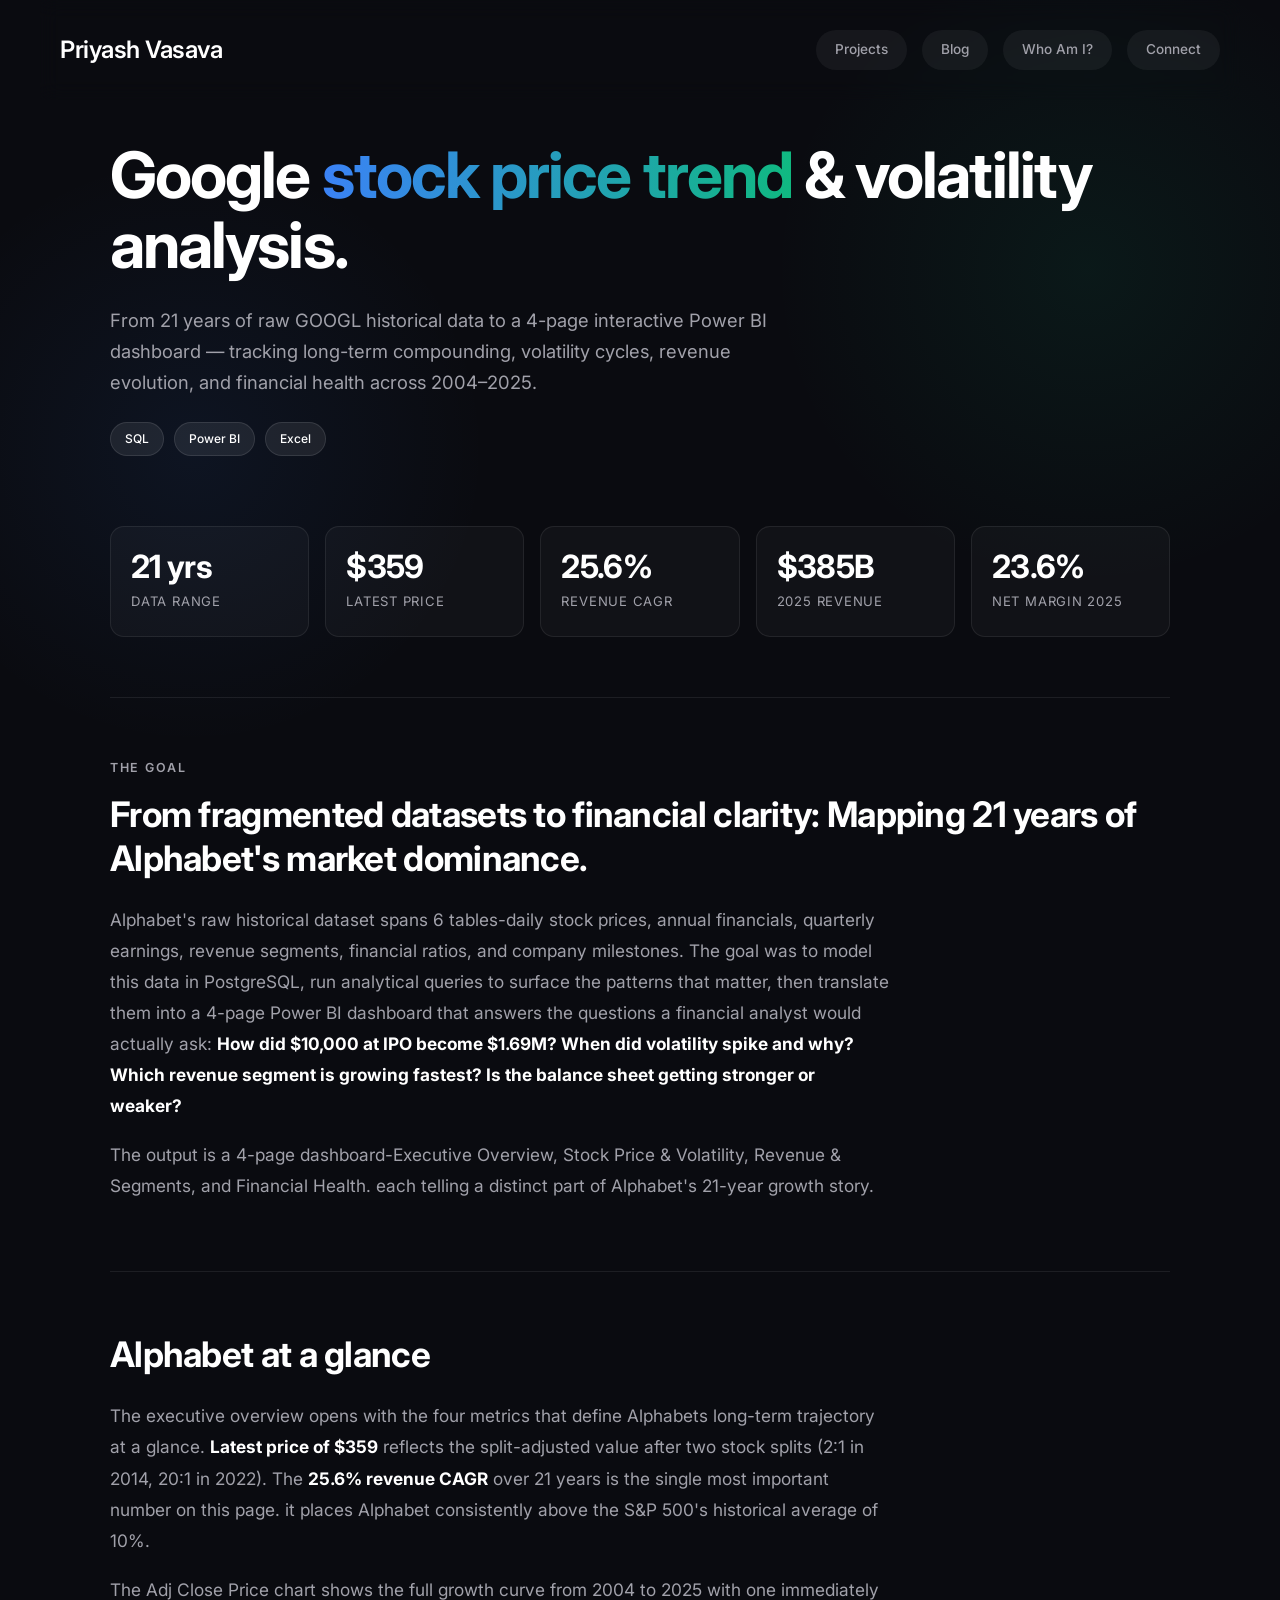
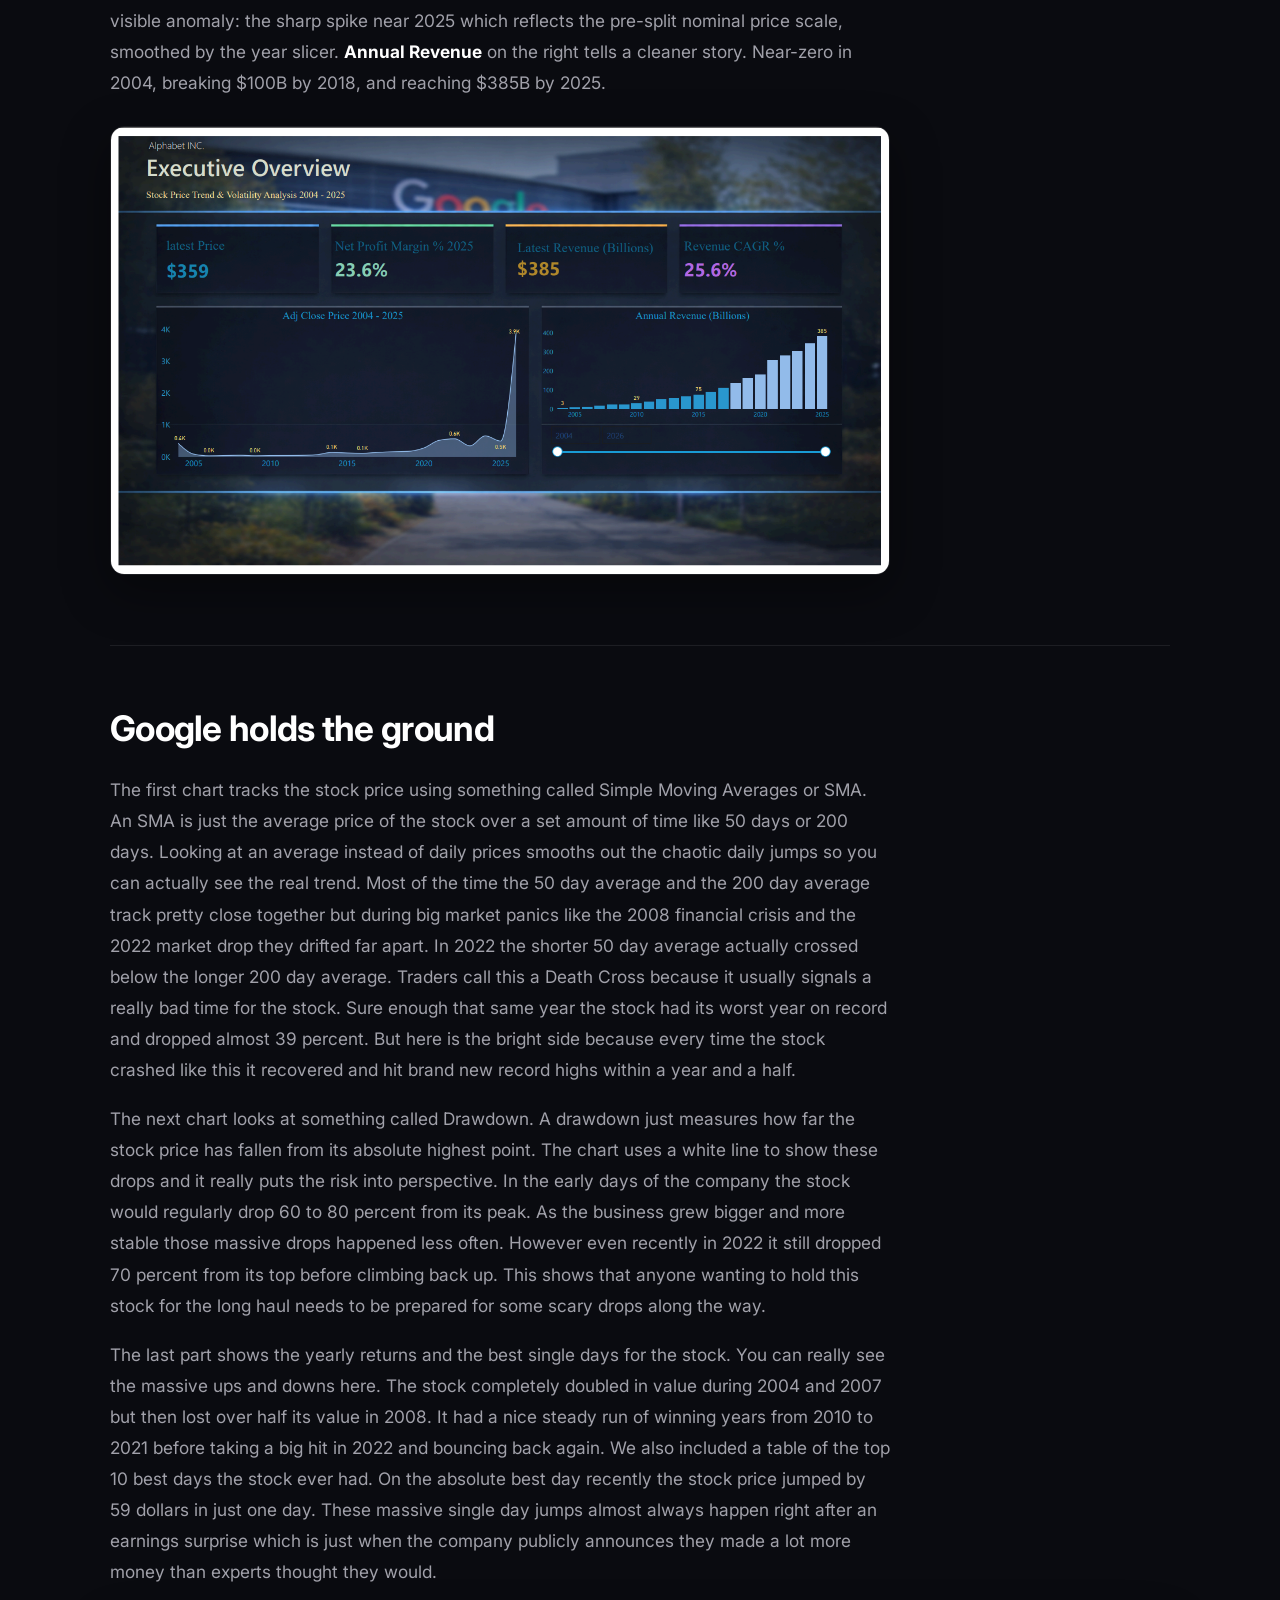
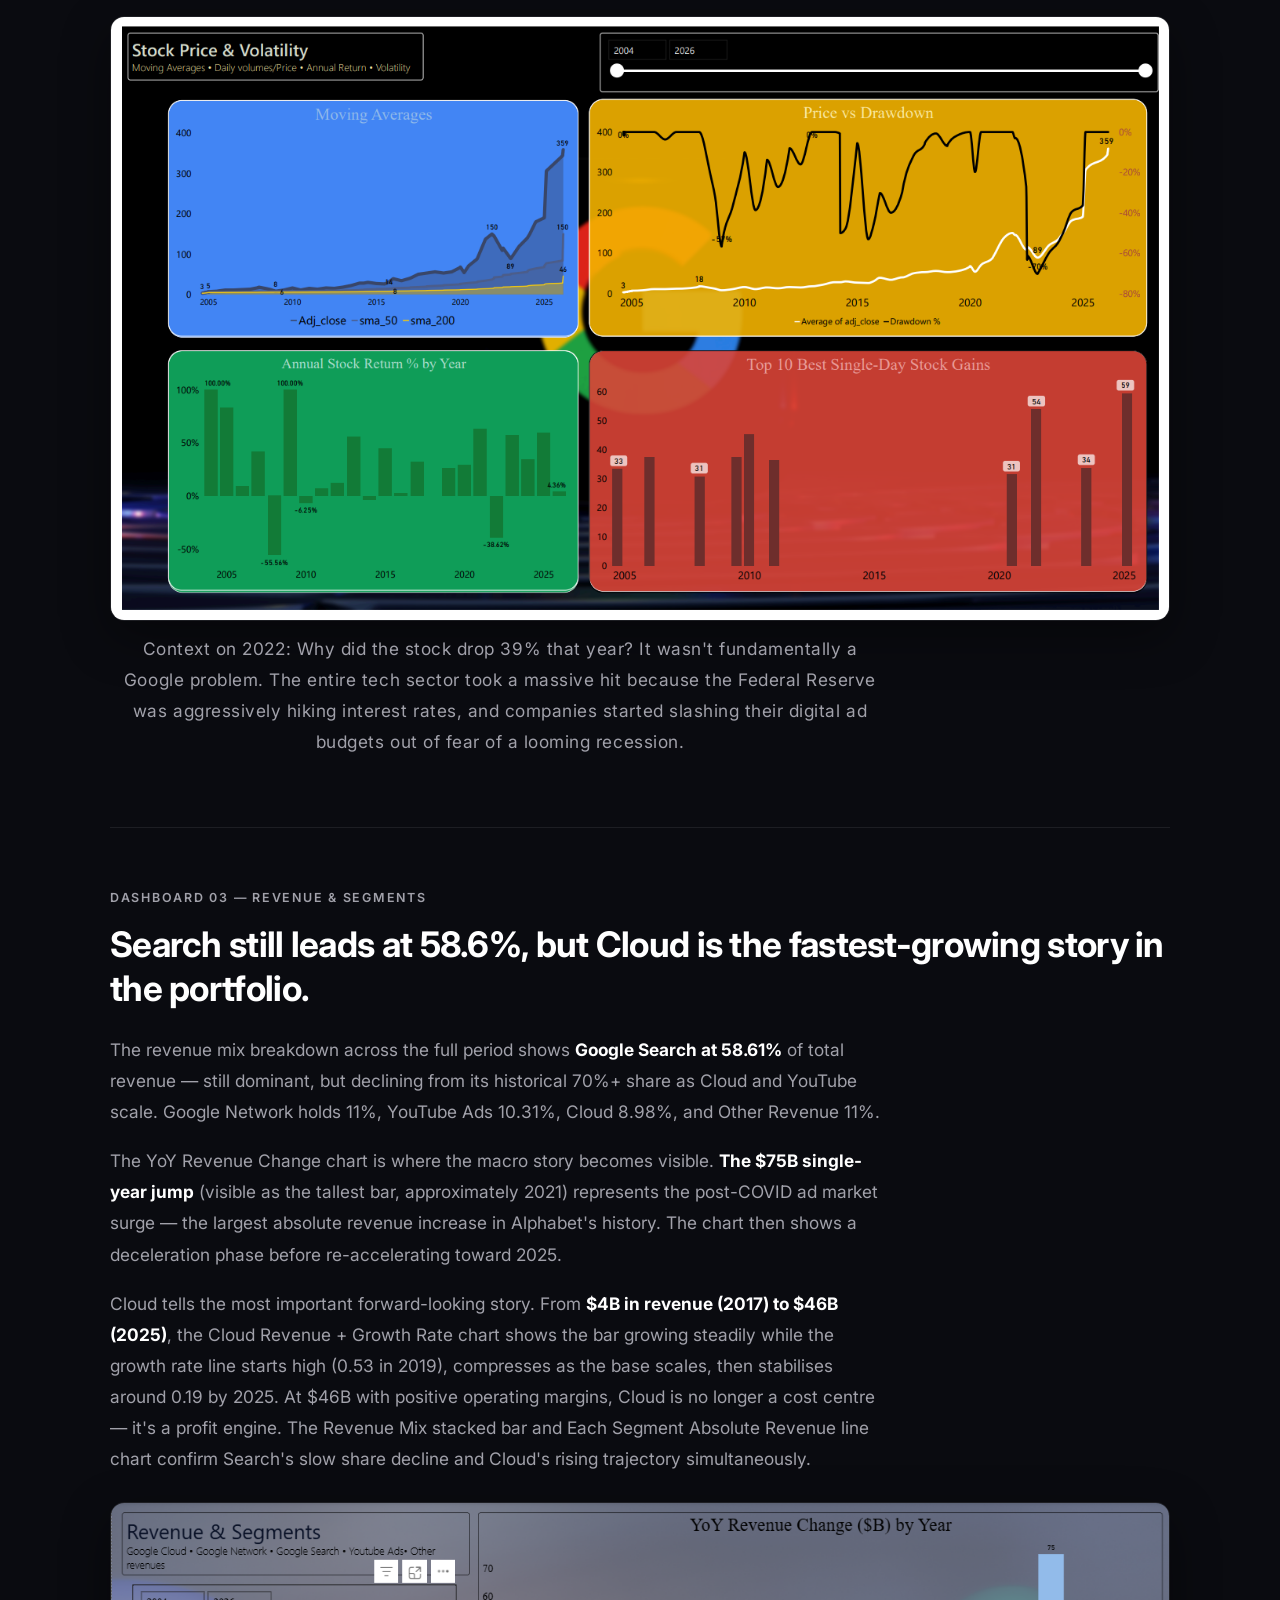
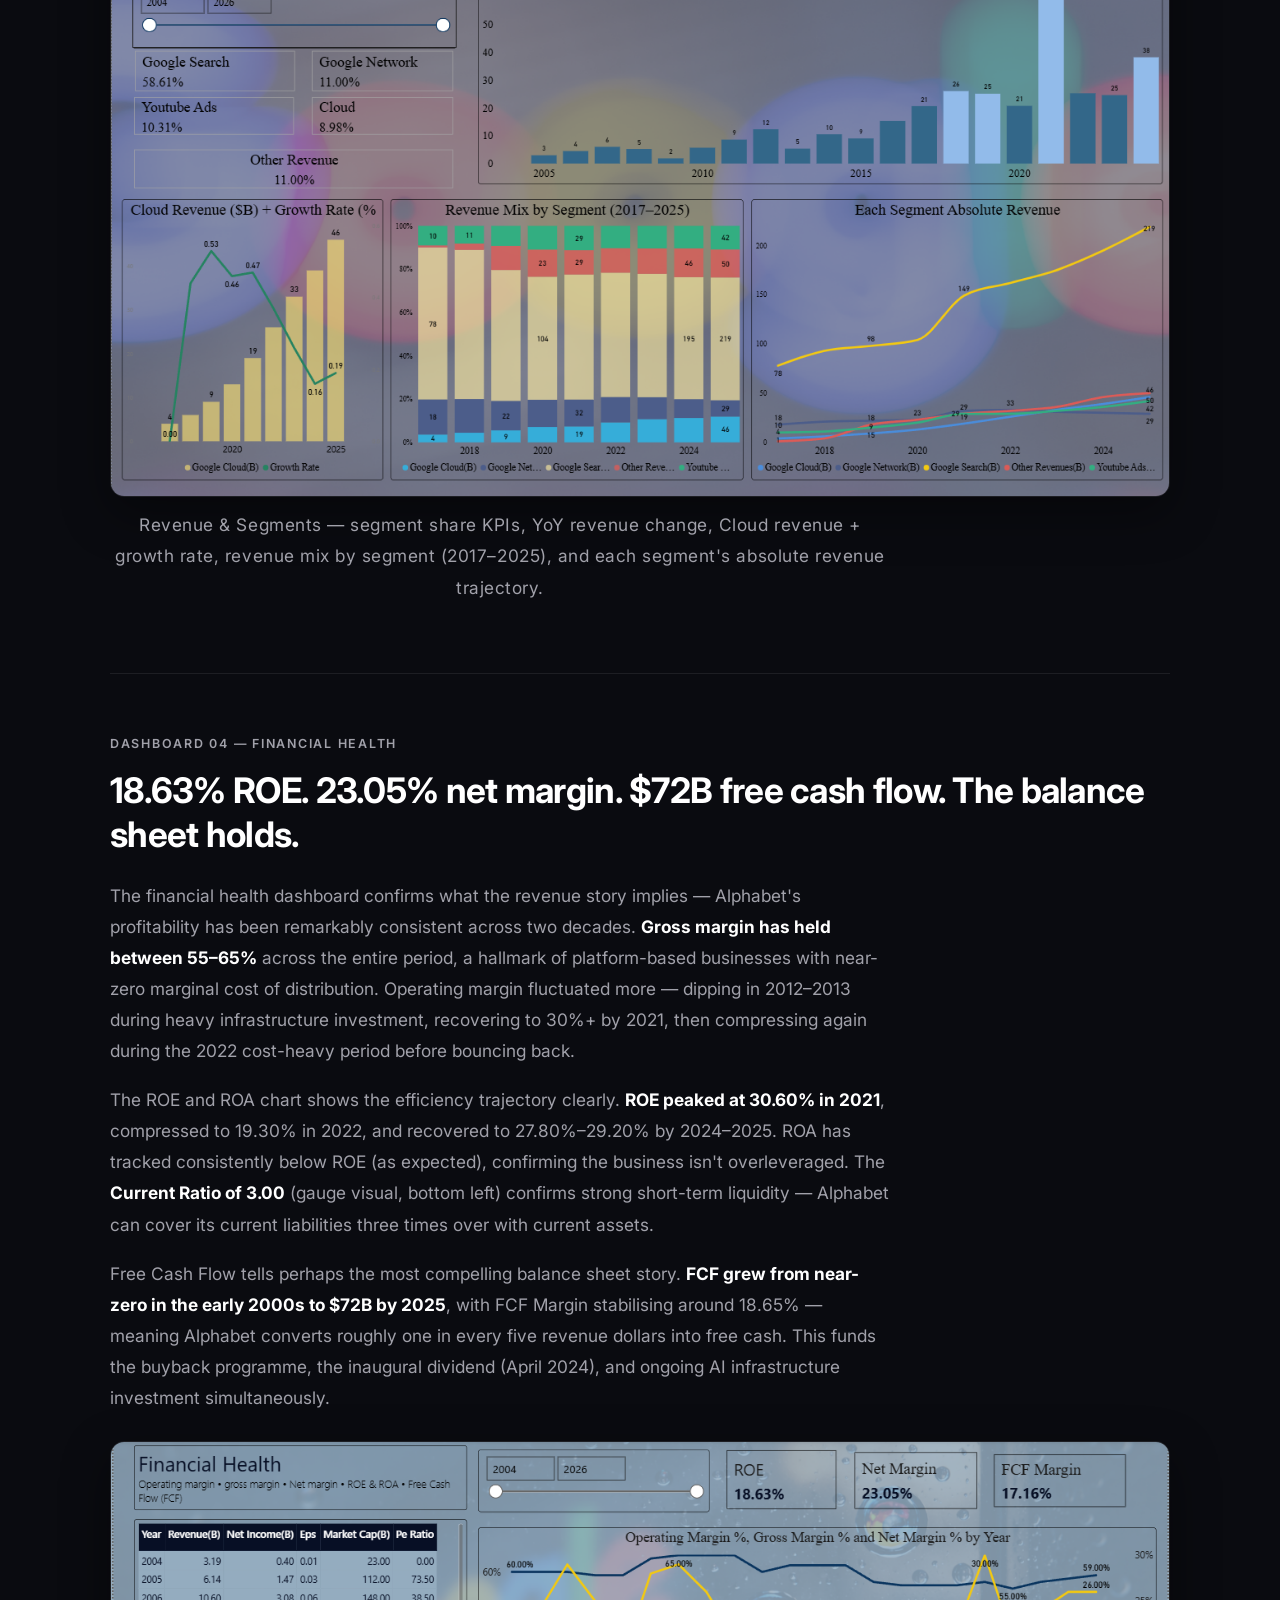
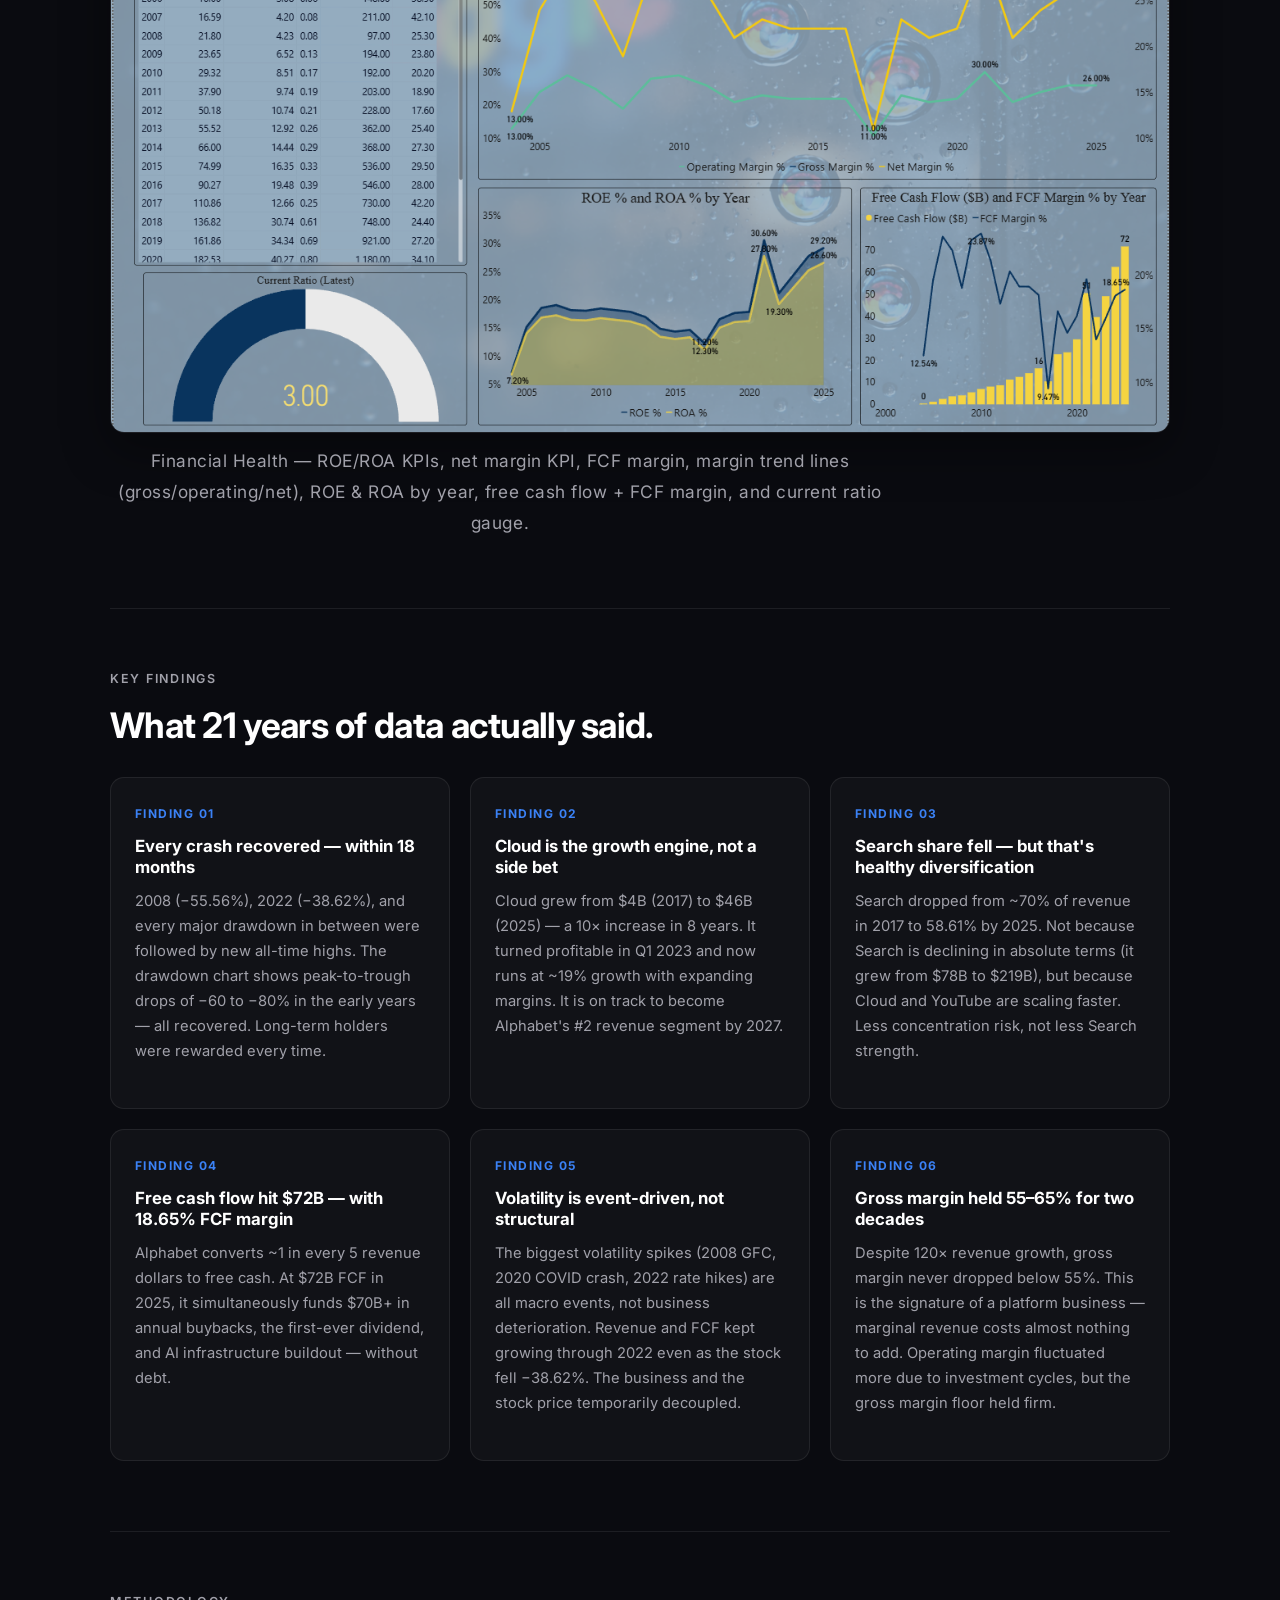
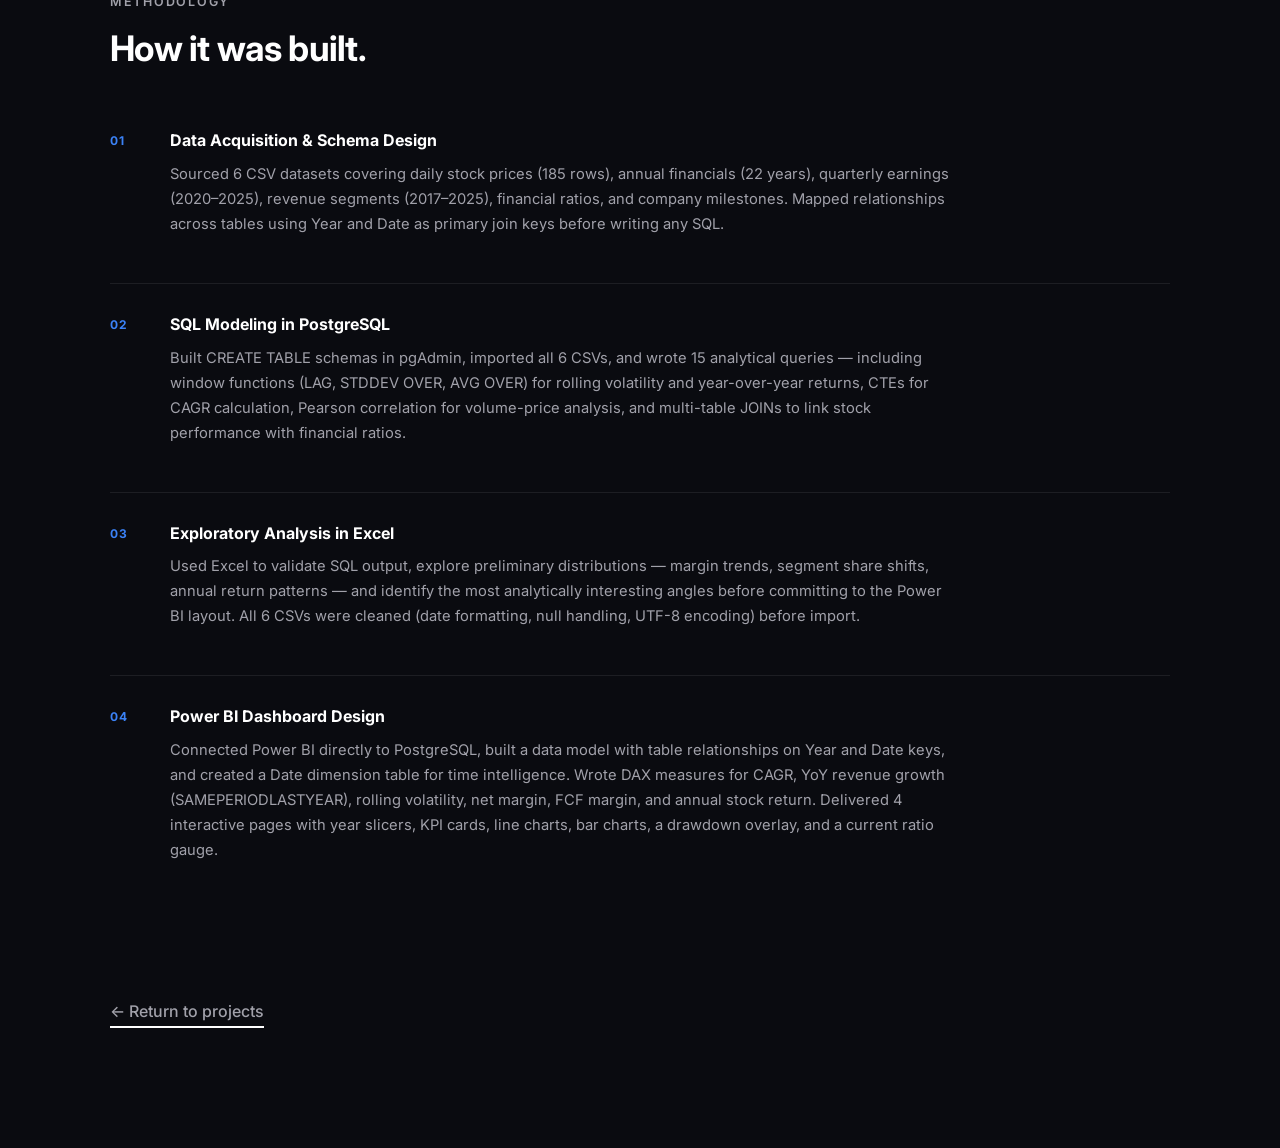
==== commit ff12324e: "Revise stock overview and volatility analysis Updated content in the Executive Overview and Stock Pr" ====
--- a/projects/google-stock/index.html
+++ b/projects/google-stock/index.html
@@ -289,7 +289,6 @@
 
         <!-- Dashboard 01 — Executive Overview -->
         <div class="section-block animate">
-            <div class="section-eyebrow">Executive Overview</div>
             <h2>Alphabet at a glance</h2>
             <p>
                 The executive overview opens with the four metrics that define Alphabets long-term trajectory at a glance. <strong>Latest price of $359</strong> reflects the split-adjusted value after two stock splits (2:1 in 2014, 20:1 in 2022). The <strong>25.6% revenue CAGR</strong> over 21 years is the single most important number on this page. it places Alphabet consistently above the S&P 500's historical average of 10%.
@@ -303,19 +302,18 @@
 
         <!-- Dashboard 02 — Stock Price & Volatility -->
         <div class="section-block animate">
-            <div class="section-eyebrow">Dashboard 02 — Stock Price & Volatility</div>
-            <h2>Every crash recovered. The worst year was −38.62%. The best day gained $59.</h2>
-            <p>
-                The moving averages chart lays the price trajectory clearly — the 50-day and 200-day SMAs track closely through most of the period, with notable divergence during the 2008 financial crisis and the 2022 rate-hike selloff. <strong>The SMA-50 crossing below SMA-200 (Death Cross) in 2022</strong> coincided with the worst annual return on record: −38.62%. Both signals were recoverable — Alphabet hit new all-time highs within 18 months of each crash.
-            </p>
-            <p>
-                The <strong>Price vs. Drawdown chart</strong> makes the risk profile visceral. The white drawdown line shows Alphabet spending significant periods at −60% to −80% from its prior peak in the early years, before the business scale stabilised the pattern. The 2022 drawdown touched −70% from peak before recovering. This is critical context for any long-term investment evaluation.
-            </p>
-            <p>
-                Annual stock return bars show the asymmetry clearly: <strong>+100% years in 2004 and 2007</strong>, a −55.56% collapse in 2008, steady positive years through 2010–2021, then −38.62% in 2022, and a return to positive in 2023 onward. The Top 10 Best Single-Day Gains table surfaces the largest one-day moves — the best day in recent years added $59 to the price, with $54 and $34 days following. These are almost always earnings surprise days.
+            <h2>Google holds the ground</h2>
+            <p>
+              The first chart tracks the stock price using something called Simple Moving Averages or SMA. An SMA is just the average price of the stock over a set amount of time like 50 days or 200 days. Looking at an average instead of daily prices smooths out the chaotic daily jumps so you can actually see the real trend. Most of the time the 50 day average and the 200 day average track pretty close together but during big market panics like the 2008 financial crisis and the 2022 market drop they drifted far apart. In 2022 the shorter 50 day average actually crossed below the longer 200 day average. Traders call this a Death Cross because it usually signals a really bad time for the stock. Sure enough that same year the stock had its worst year on record and dropped almost 39 percent. But here is the bright side because every time the stock crashed like this it recovered and hit brand new record highs within a year and a half.
+            </p>
+            <p>
+                The next chart looks at something called Drawdown. A drawdown just measures how far the stock price has fallen from its absolute highest point. The chart uses a white line to show these drops and it really puts the risk into perspective. In the early days of the company the stock would regularly drop 60 to 80 percent from its peak. As the business grew bigger and more stable those massive drops happened less often. However even recently in 2022 it still dropped 70 percent from its top before climbing back up. This shows that anyone wanting to hold this stock for the long haul needs to be prepared for some scary drops along the way.
+            </p>
+            <p>
+                The last part shows the yearly returns and the best single days for the stock. You can really see the massive ups and downs here. The stock completely doubled in value during 2004 and 2007 but then lost over half its value in 2008. It had a nice steady run of winning years from 2010 to 2021 before taking a big hit in 2022 and bouncing back again. We also included a table of the top 10 best days the stock ever had. On the absolute best day recently the stock price jumped by 59 dollars in just one day. These massive single day jumps almost always happen right after an earnings surprise which is just when the company publicly announces they made a lot more money than experts thought they would.
             </p>
             <img src="../../assets/google.png" alt="Google Stock Price and Volatility Dashboard" class="dashboard-img">
-            <p class="img-caption">Stock Price & Volatility — moving averages (50/200-day SMA), price vs. drawdown %, annual return by year, and top 10 best single-day stock gains.</p>
+            <p class="img-caption">Context on 2022: Why did the stock drop 39% that year? It wasn't fundamentally a Google problem. The entire tech sector took a massive hit because the Federal Reserve was aggressively hiking interest rates, and companies started slashing their digital ad budgets out of fear of a looming recession.</p>
         </div>
 
         <hr class="section-divider">
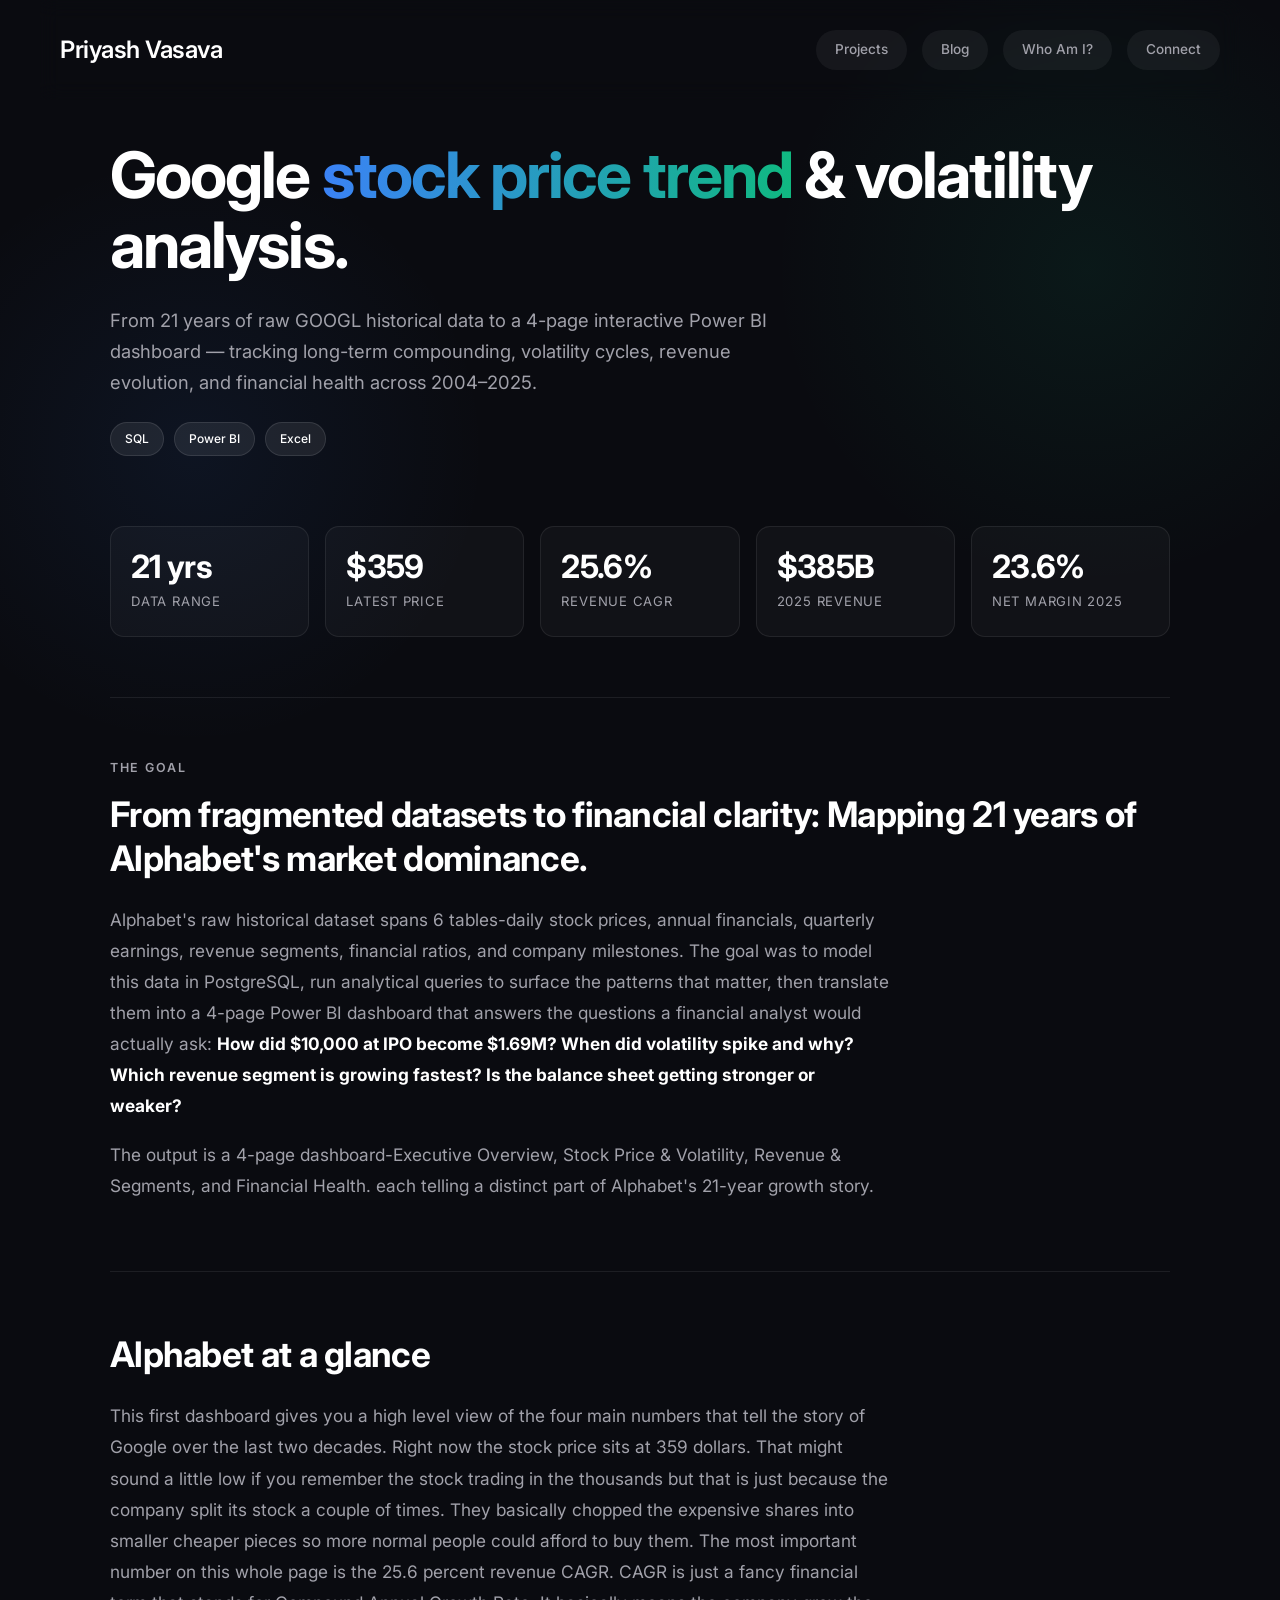
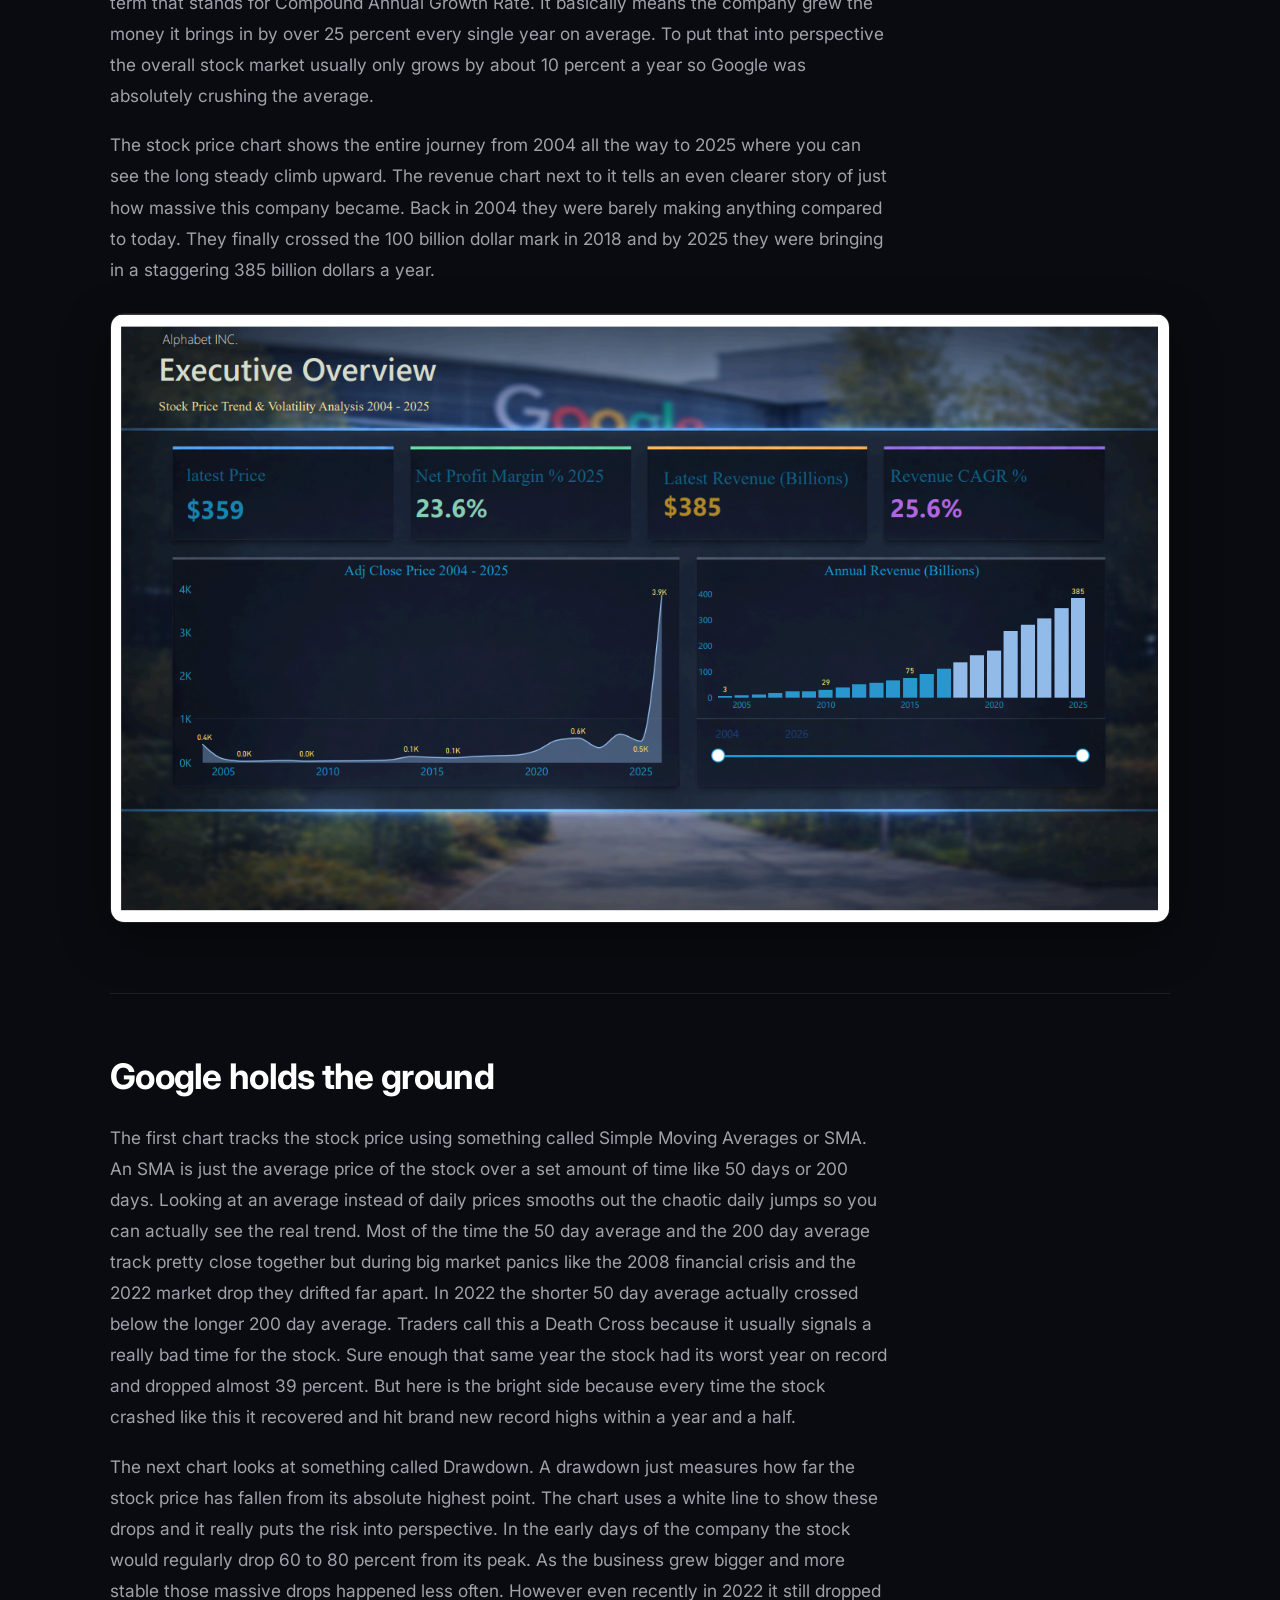
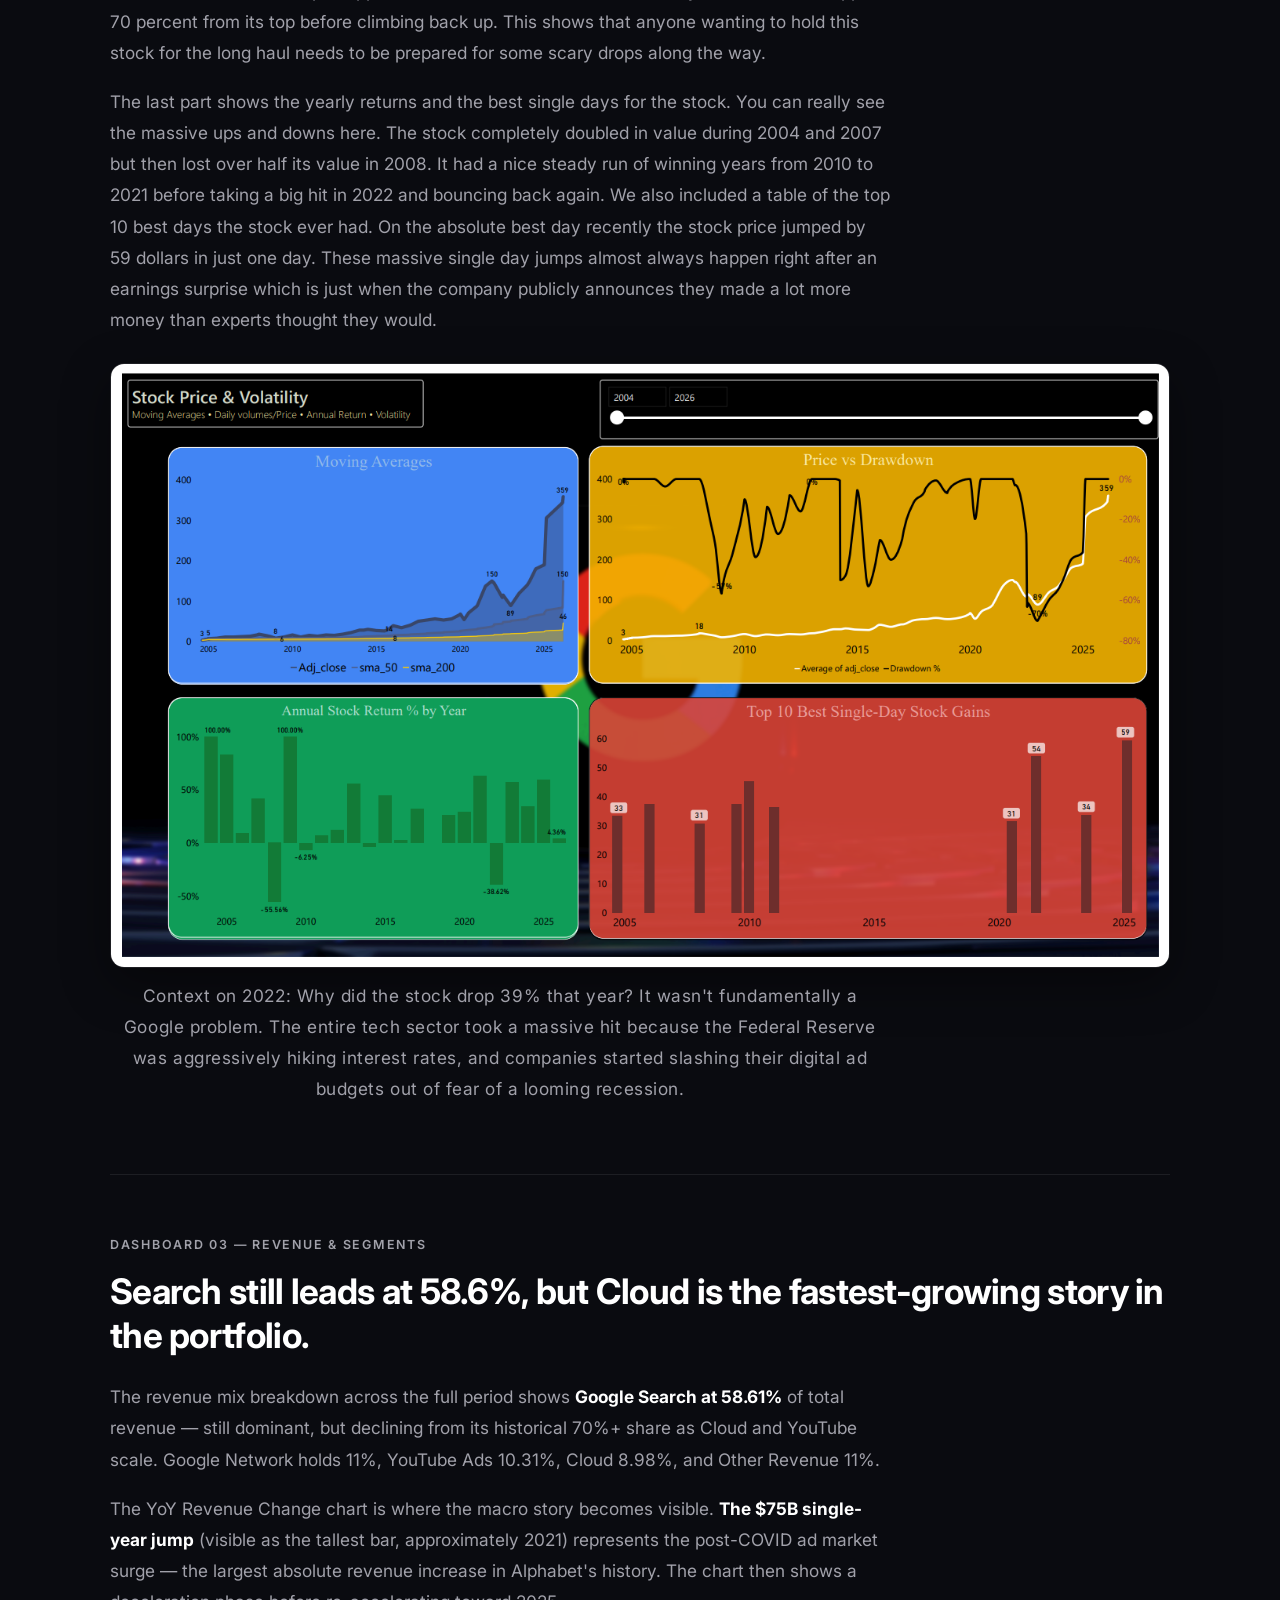
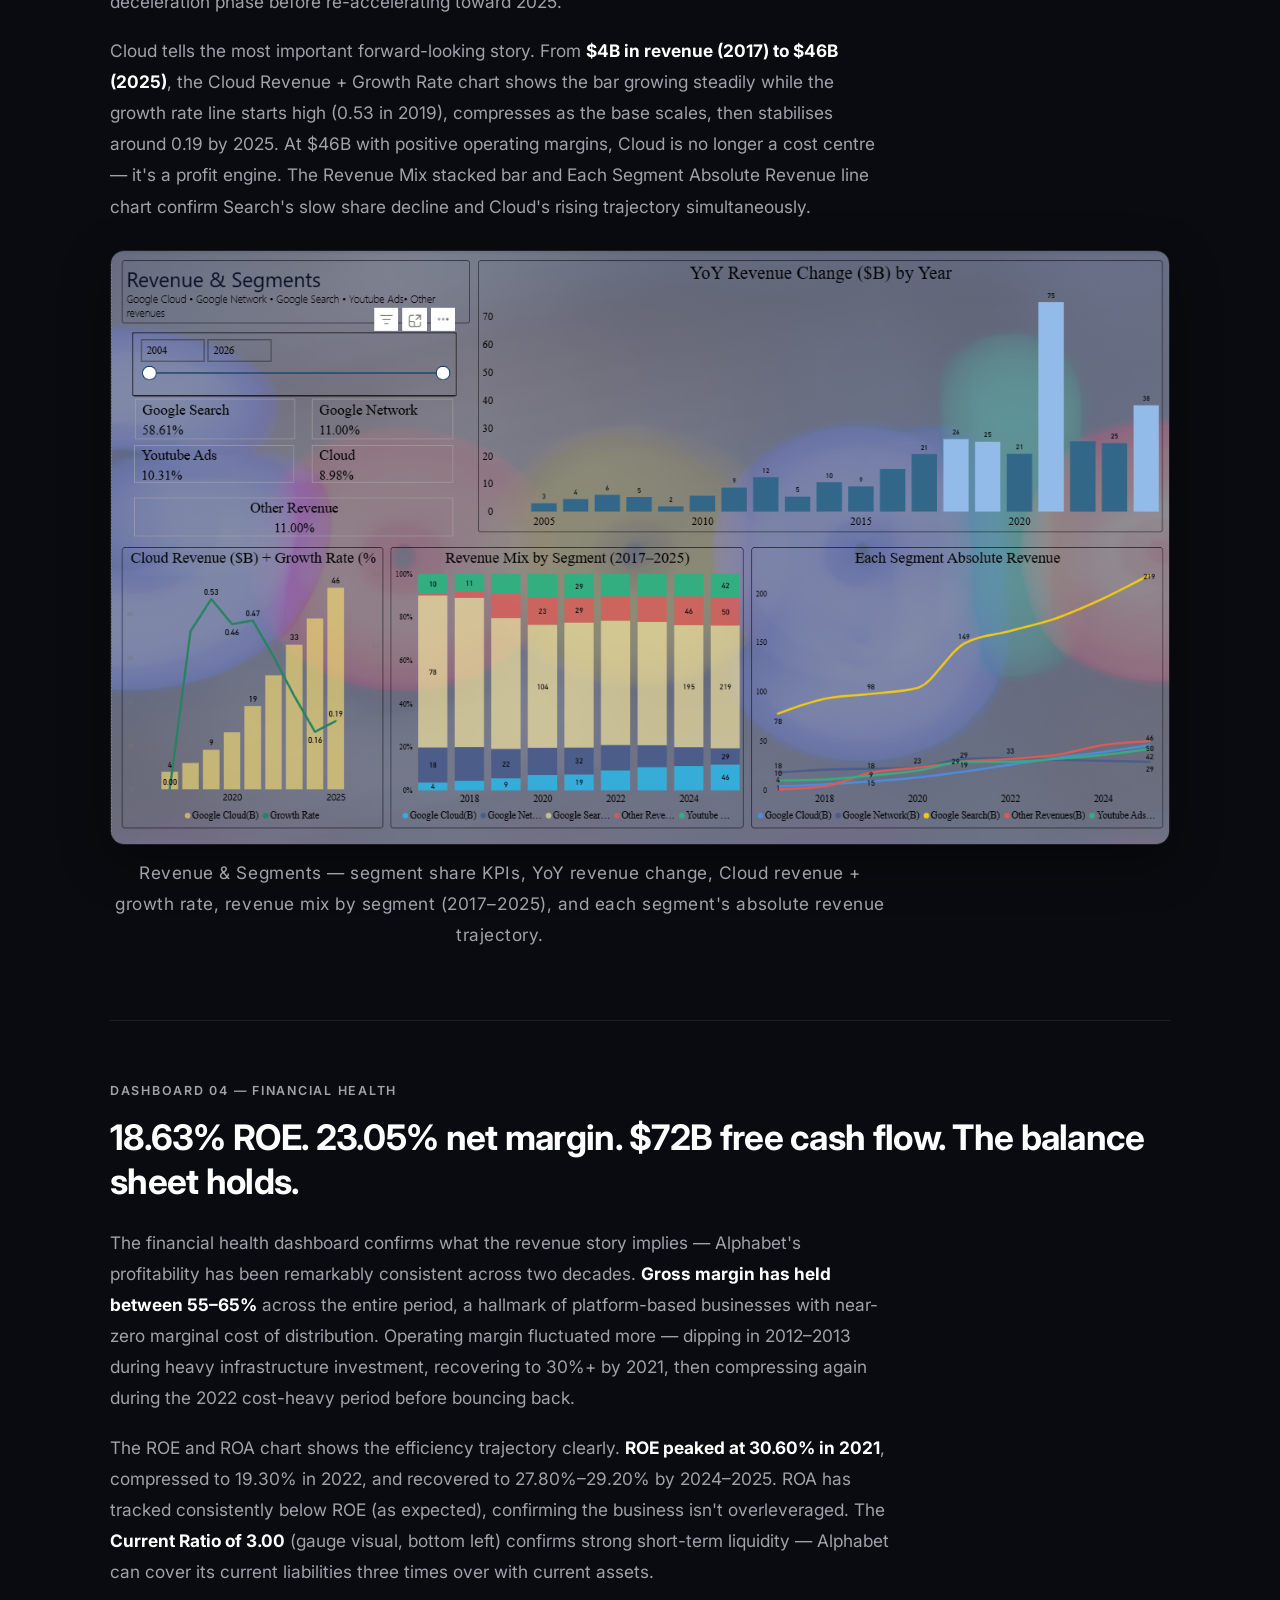
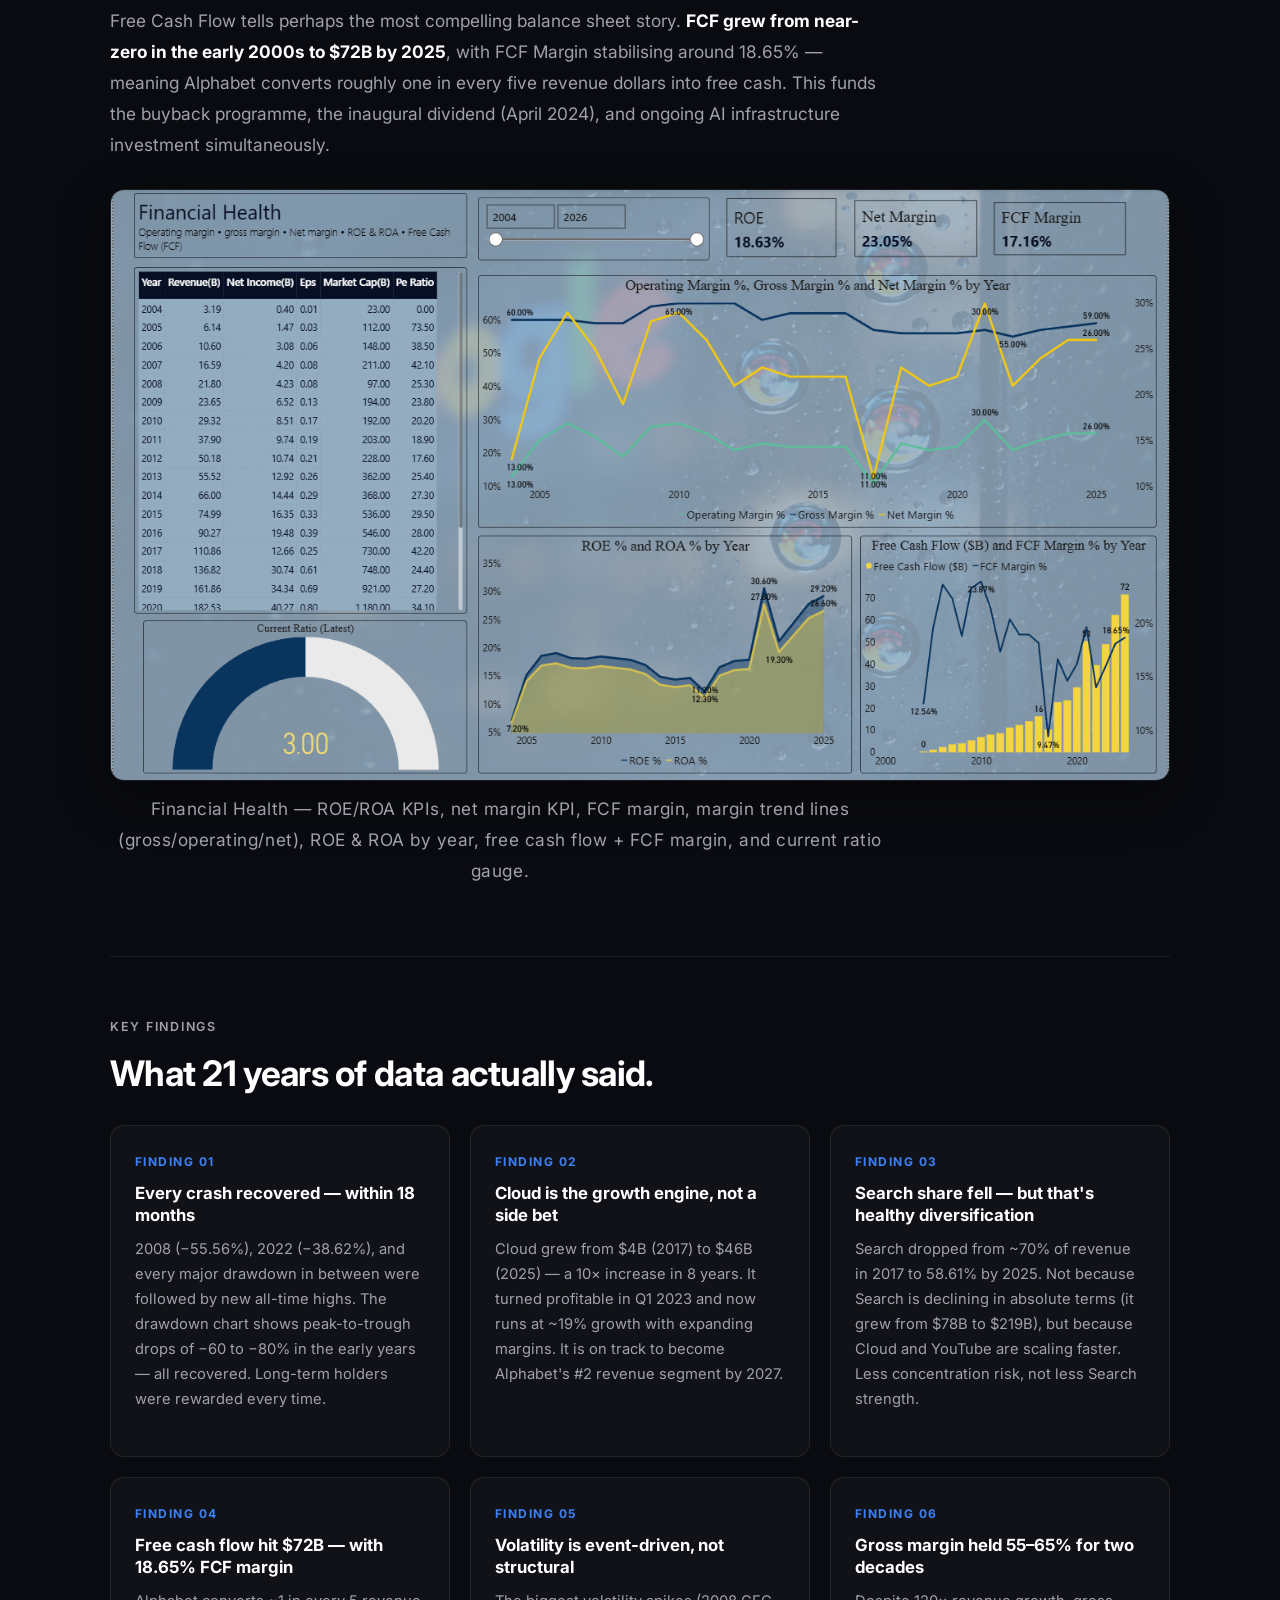
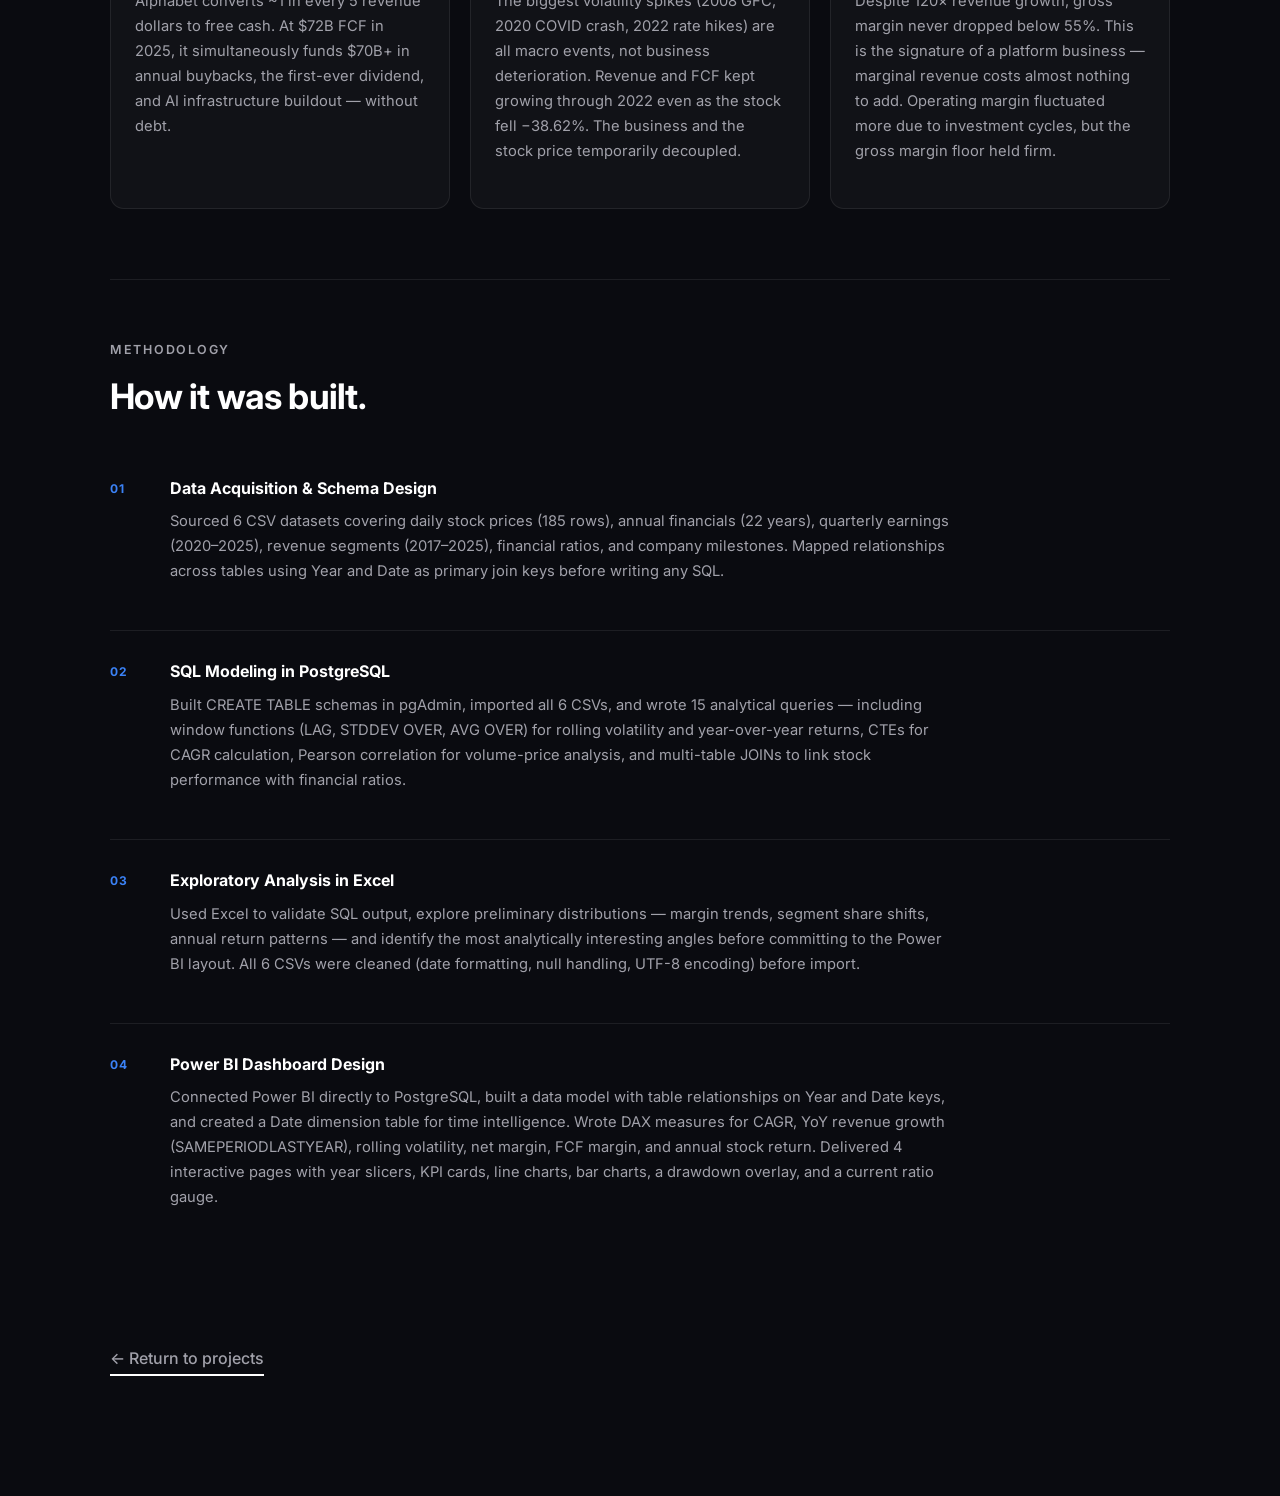
==== commit 22560d49: "Revise executive overview in index.html Updated the executive overview text to provide a clearer and" ====
--- a/projects/google-stock/index.html
+++ b/projects/google-stock/index.html
@@ -287,14 +287,14 @@
 
         <hr class="section-divider">
 
-        <!-- Dashboard 01 — Executive Overview -->
         <div class="section-block animate">
             <h2>Alphabet at a glance</h2>
             <p>
-                The executive overview opens with the four metrics that define Alphabets long-term trajectory at a glance. <strong>Latest price of $359</strong> reflects the split-adjusted value after two stock splits (2:1 in 2014, 20:1 in 2022). The <strong>25.6% revenue CAGR</strong> over 21 years is the single most important number on this page. it places Alphabet consistently above the S&P 500's historical average of 10%.
-            </p>
-            <p>
-                The Adj Close Price chart shows the full growth curve from 2004 to 2025 with one immediately visible anomaly: the sharp spike near 2025 which reflects the pre-split nominal price scale, smoothed by the year slicer. <strong>Annual Revenue</strong> on the right tells a cleaner story. Near-zero in 2004, breaking $100B by 2018, and reaching $385B by 2025.
+                This first dashboard gives you a high level view of the four main numbers that tell the story of Google over the last two decades. Right now the stock price sits at 359 dollars. That might sound a little low if you remember the stock trading in the thousands but that is just because the company split its stock a couple of times. They basically chopped the expensive shares into smaller cheaper pieces so more normal people could afford to buy them. The most important number on this whole page is the 25.6 percent revenue CAGR. CAGR is just a fancy financial term that stands for Compound Annual Growth Rate. It basically means the company grew the money it brings in by over 25 percent every single year on average. To put that into perspective the overall stock market usually only grows by about 10 percent a year so Google was absolutely crushing the average.
+            </p>
+            <p>
+                The stock price chart shows the entire journey from 2004 all the way to 2025 where you can see the long steady climb upward. The revenue chart next to it tells an even clearer story of just how massive this company became. Back in 2004 they were barely making anything compared to today. They finally crossed the 100 billion dollar mark in 2018 and by 2025 they were bringing in a staggering 385 billion dollars a year.
+            </p>
             <img src="../../assets/google_executive_summary.png" alt="Google Stock Executive Overview Dashboard" class="dashboard-img">
         </div>
 
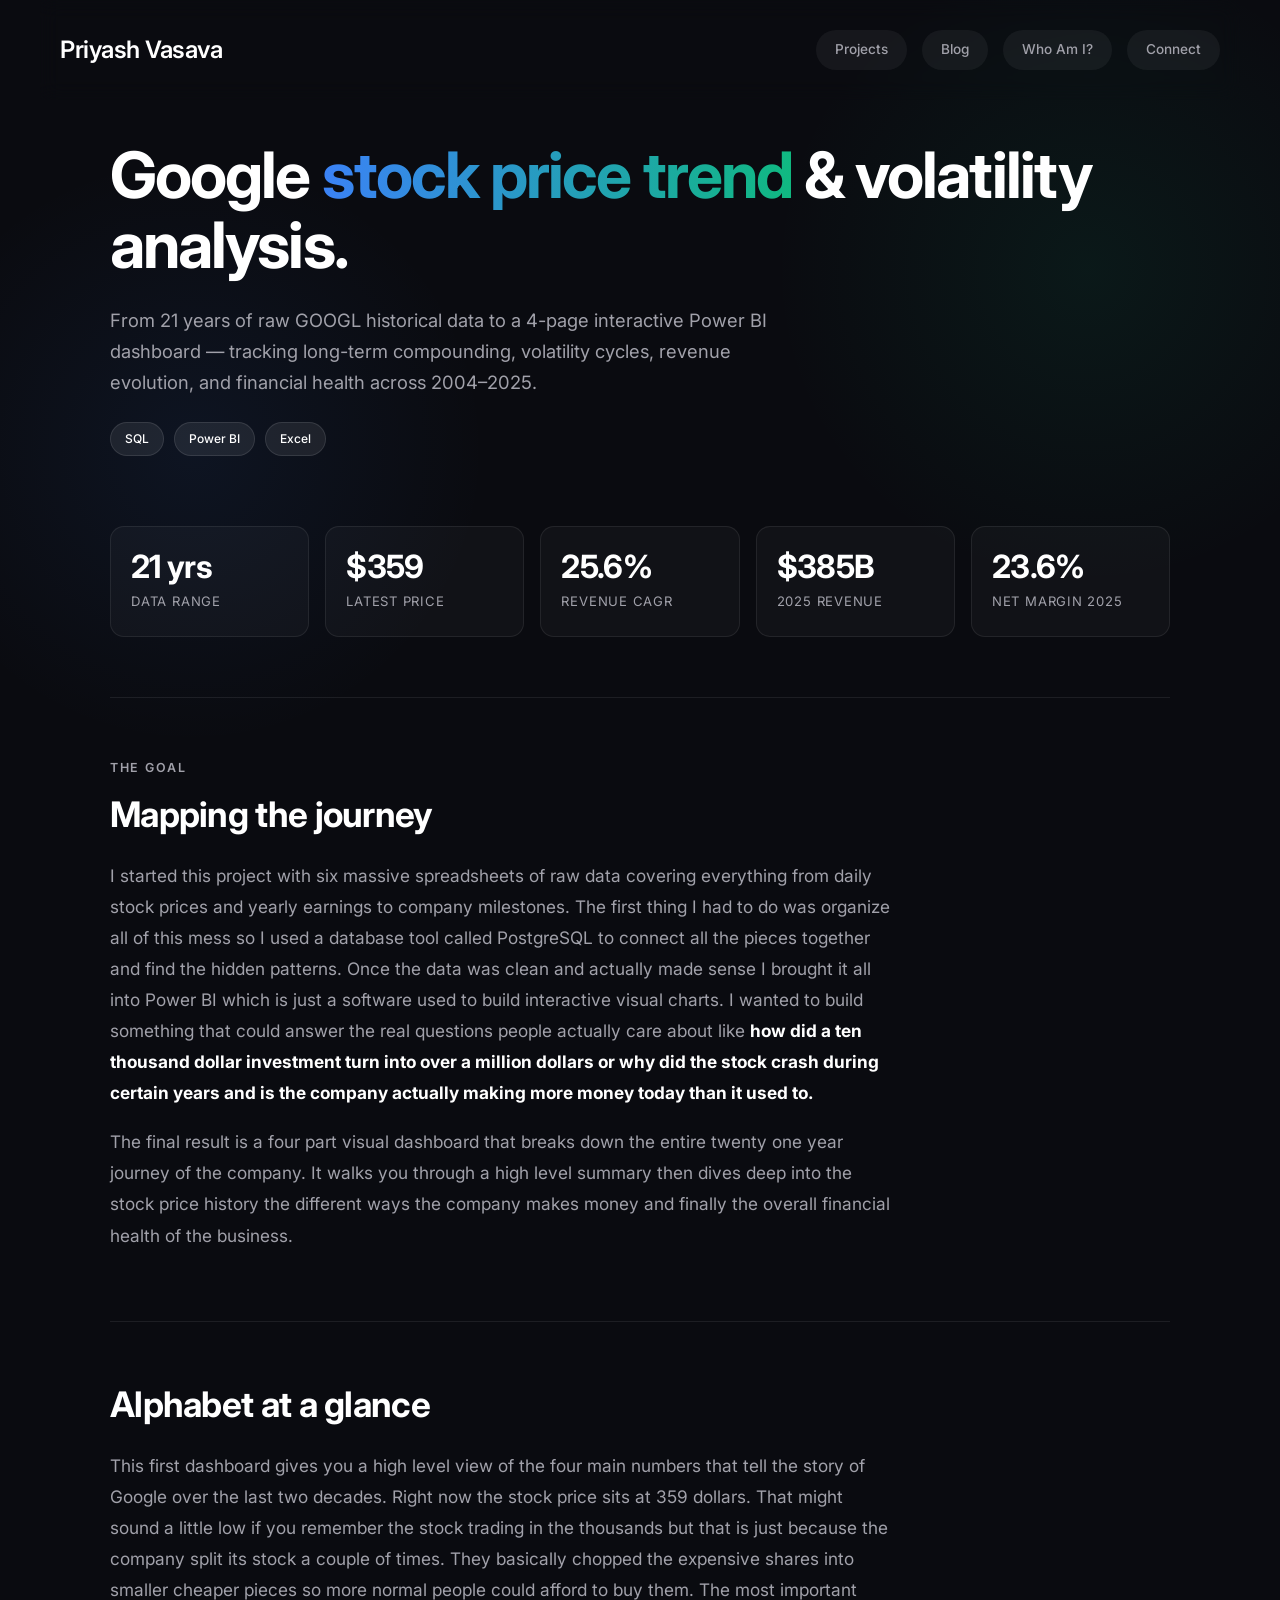
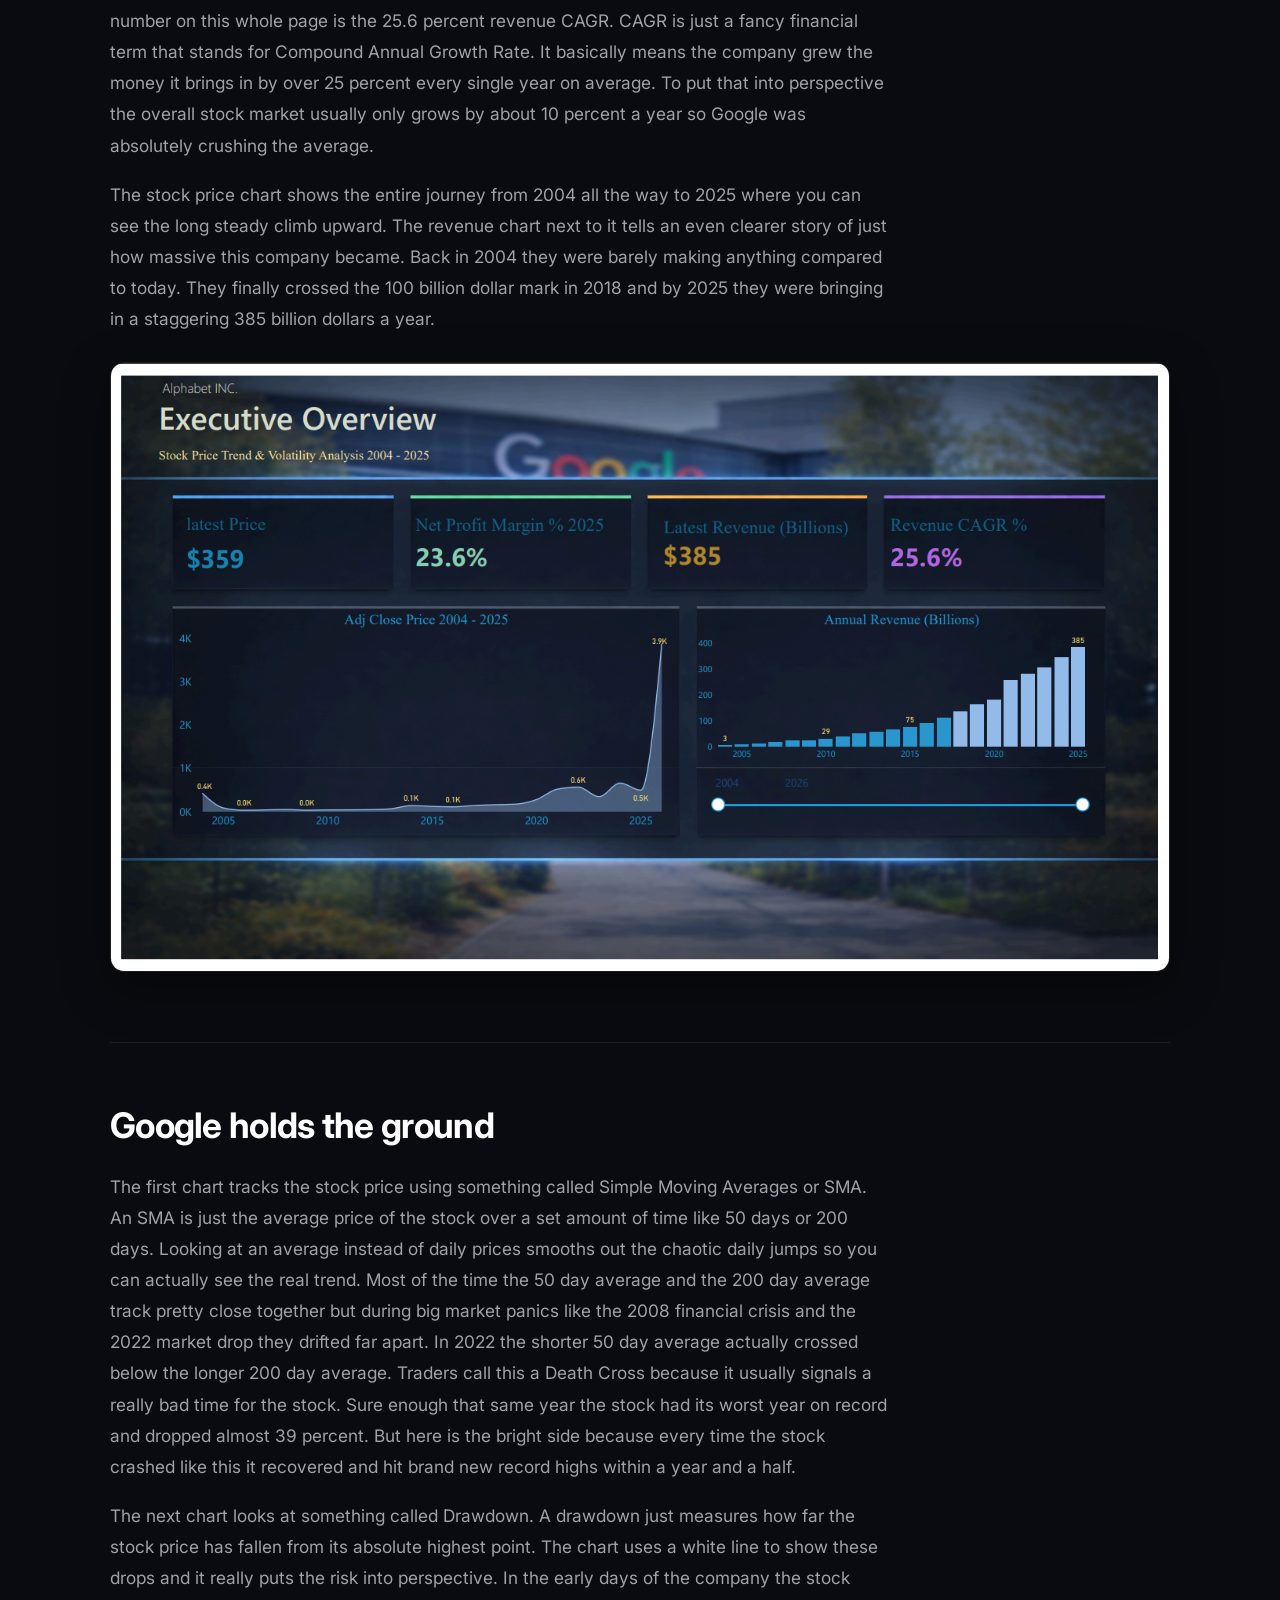
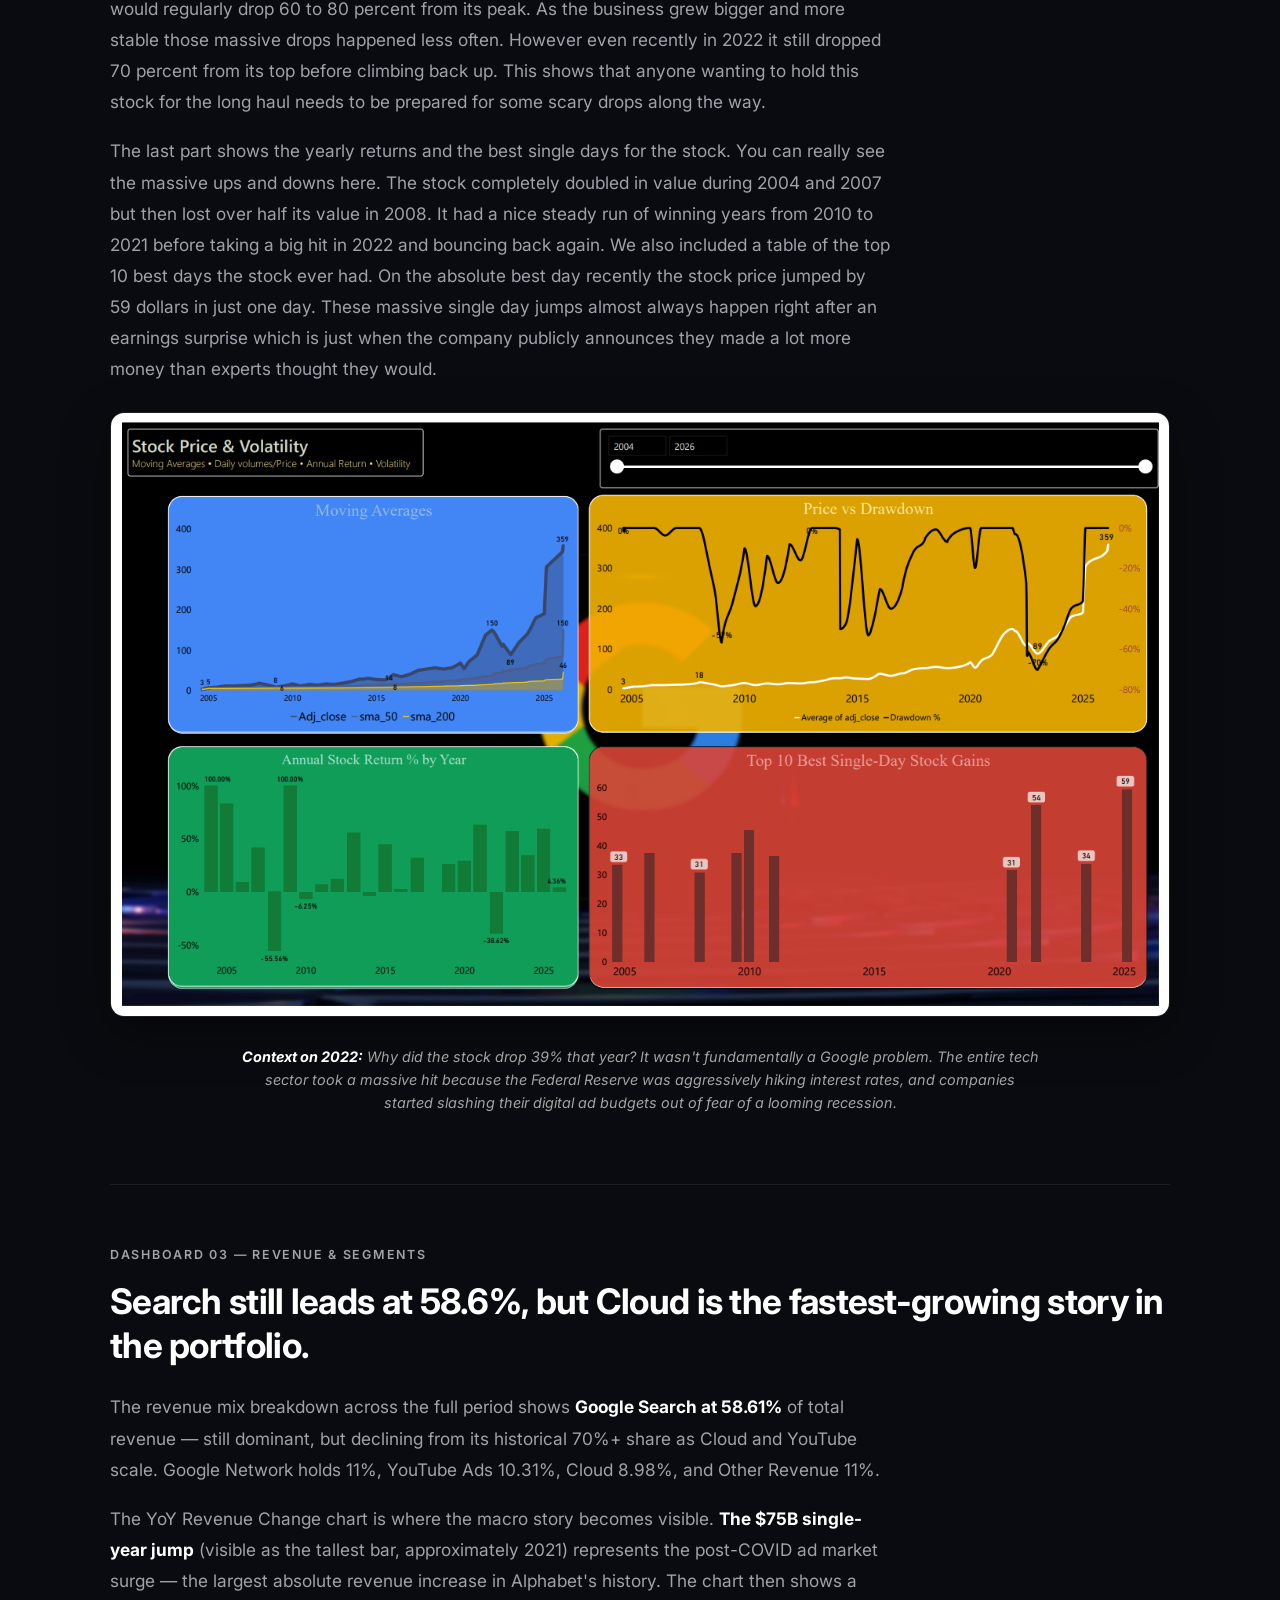
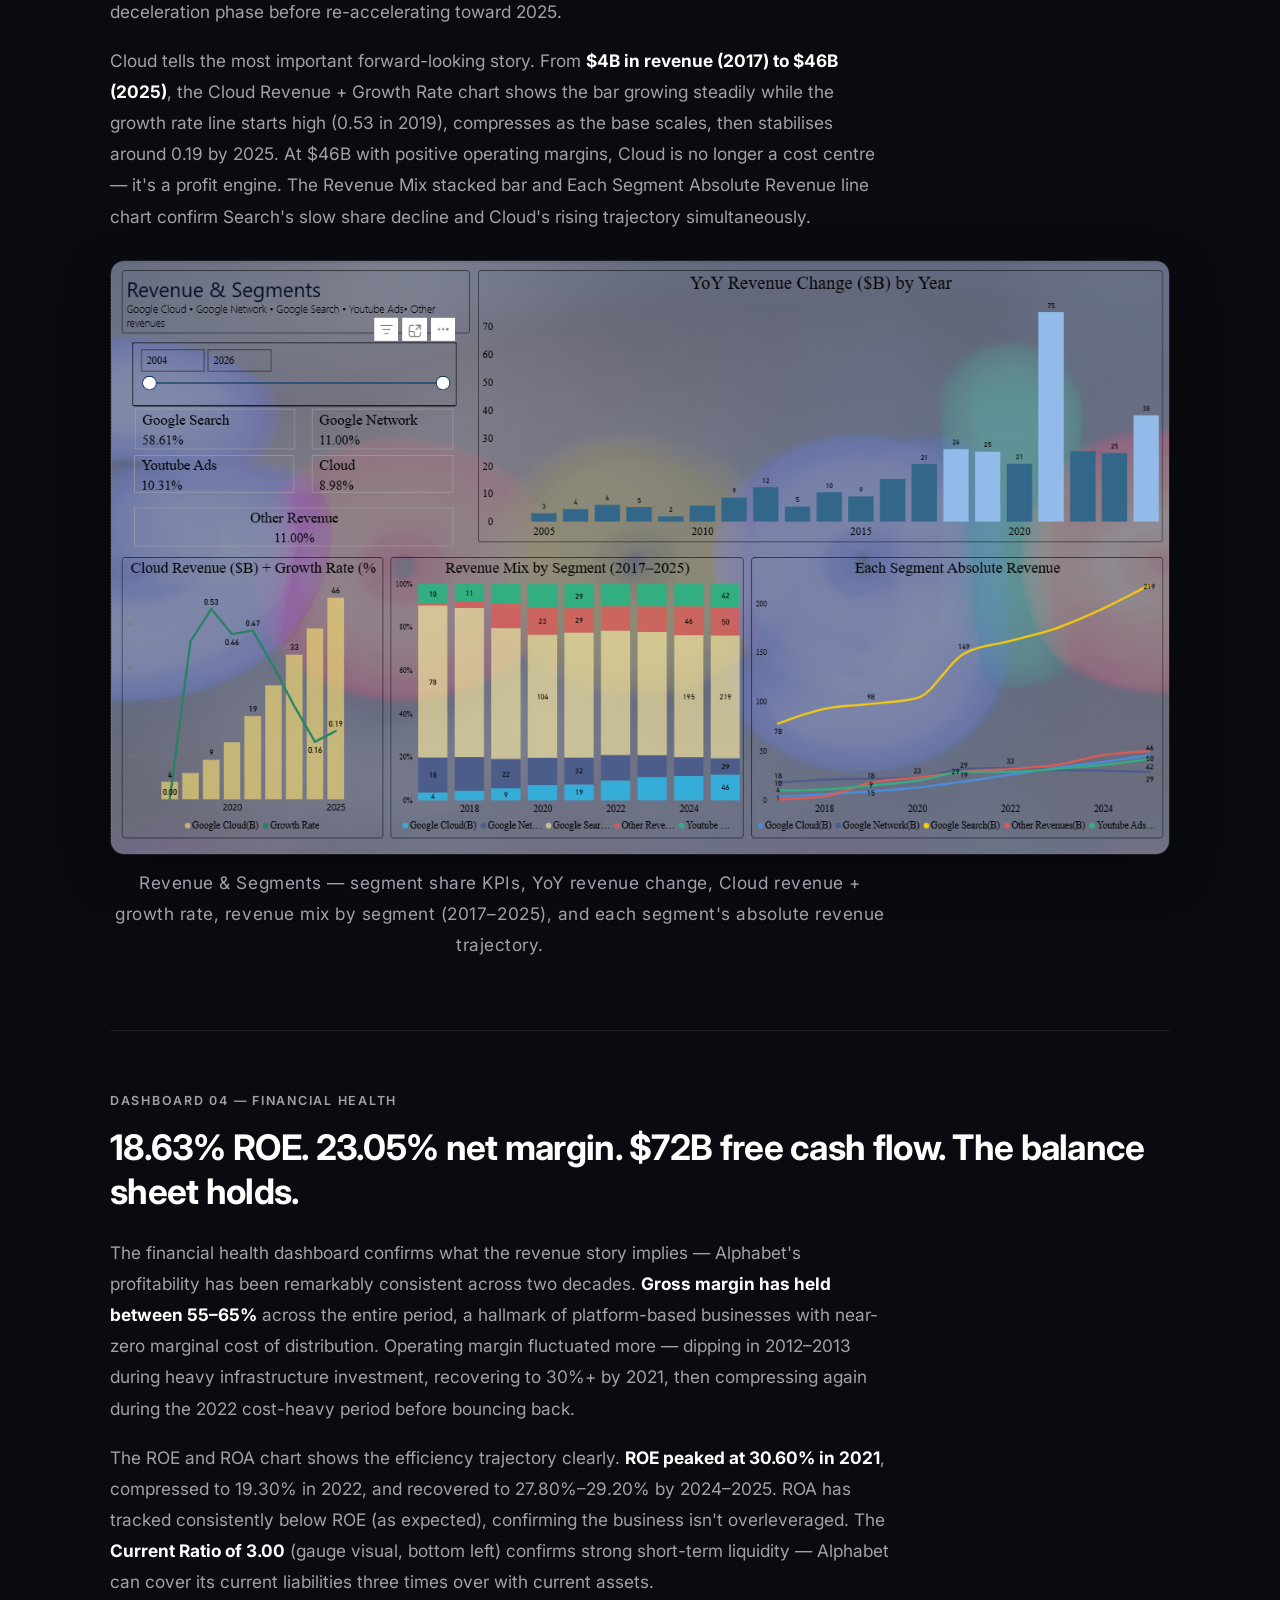
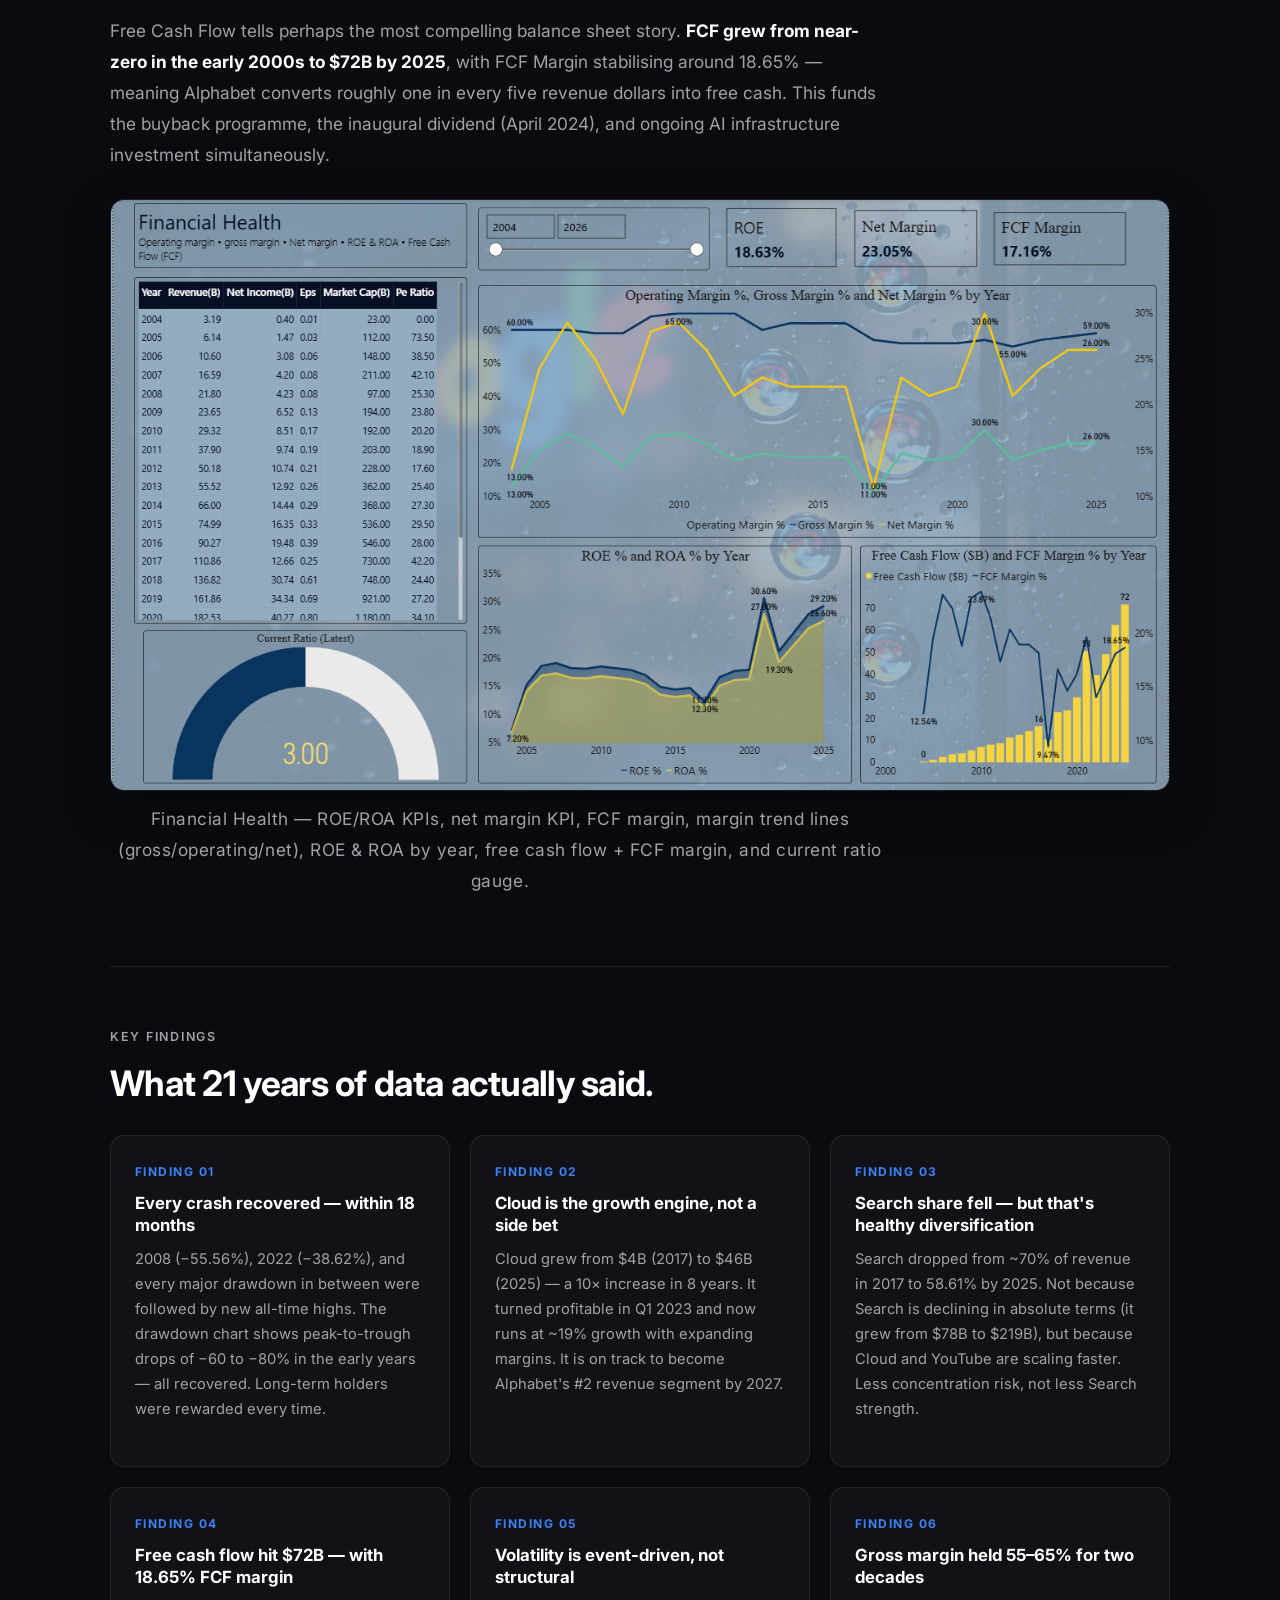
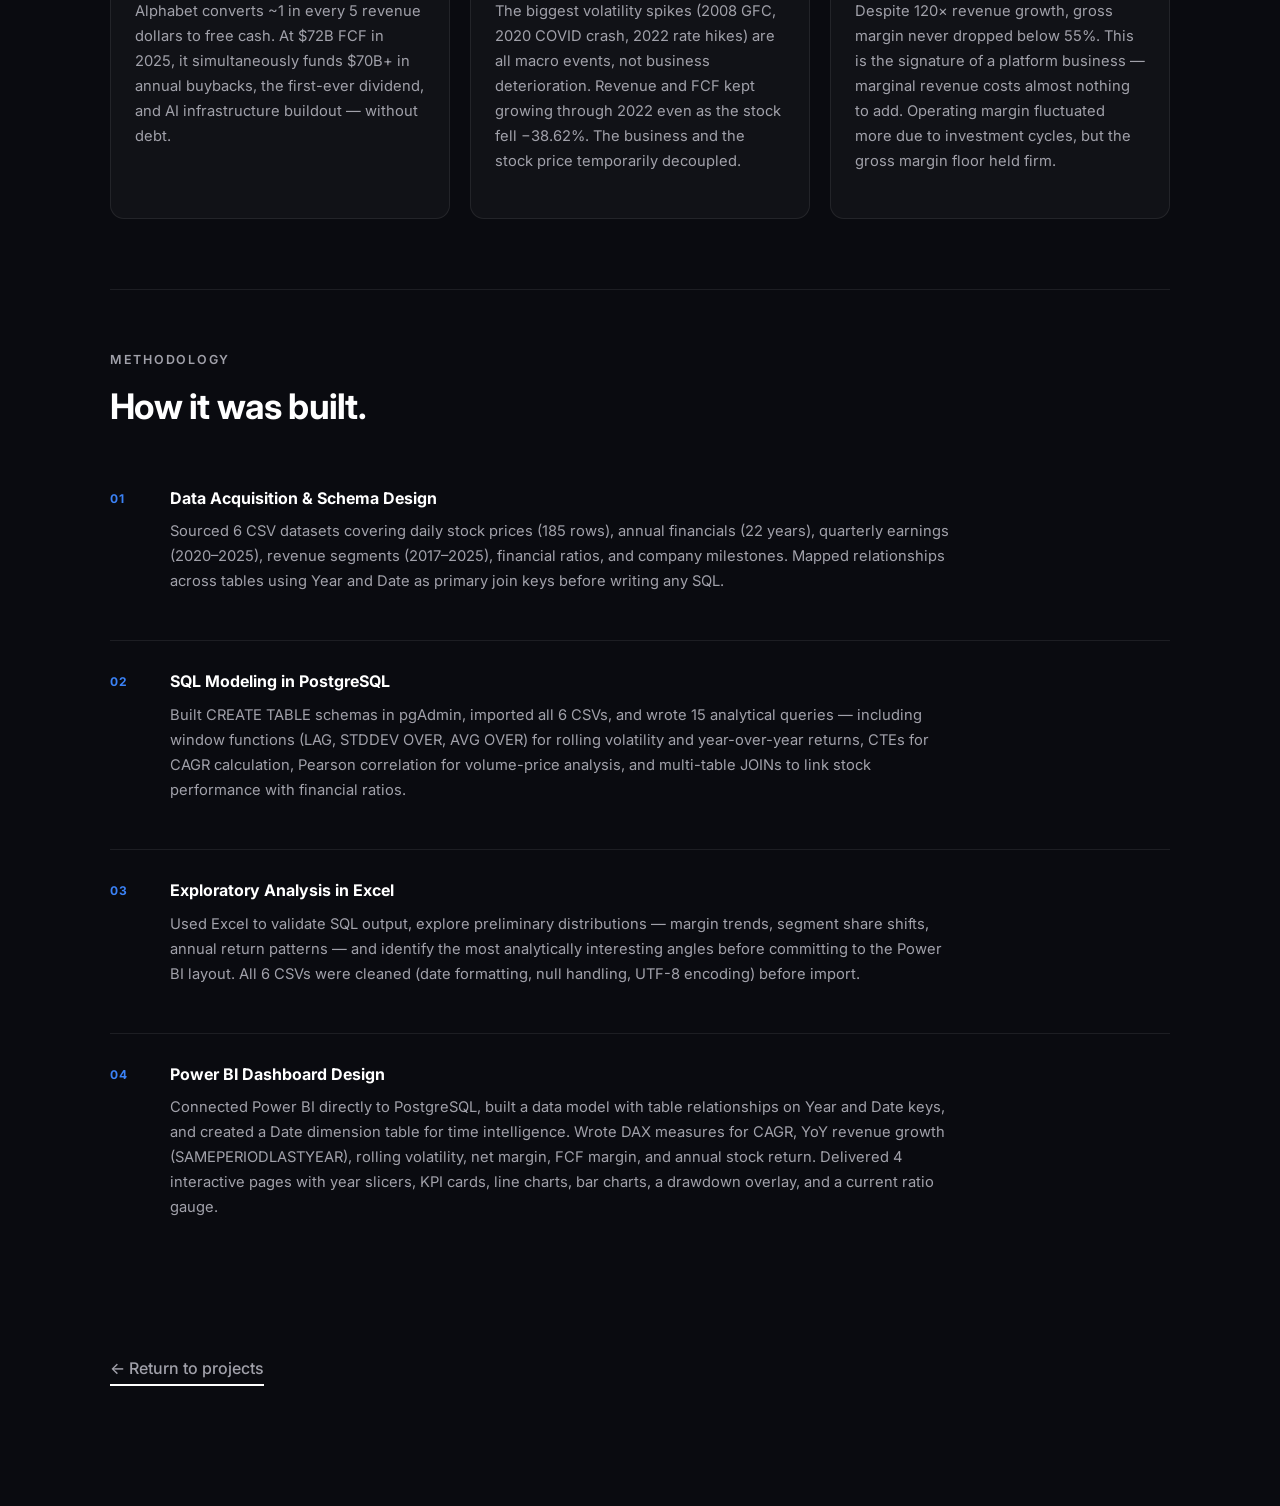
==== commit e72834dc: "Update index.html" ====
--- a/projects/google-stock/index.html
+++ b/projects/google-stock/index.html
@@ -276,12 +276,12 @@
         <!-- The Goal -->
         <div class="section-block animate" style="animation-delay: 0.2s;">
             <div class="section-eyebrow">The Goal</div>
-            <h2>From fragmented datasets to financial clarity: Mapping 21 years of Alphabet's market dominance.</h2>
-            <p>
-                Alphabet's raw historical dataset spans 6 tables-daily stock prices, annual financials, quarterly earnings, revenue segments, financial ratios, and company milestones. The goal was to model this data in PostgreSQL, run analytical queries to surface the patterns that matter, then translate them into a 4-page Power BI dashboard that answers the questions a financial analyst would actually ask: <strong>How did $10,000 at IPO become $1.69M? When did volatility spike and why? Which revenue segment is growing fastest? Is the balance sheet getting stronger or weaker?</strong>
-            </p>
-            <p>
-                The output is a 4-page dashboard-Executive Overview, Stock Price & Volatility, Revenue & Segments, and Financial Health. each telling a distinct part of Alphabet's 21-year growth story.
+            <h2>Mapping the journey</h2>
+            <p>
+                I started this project with six massive spreadsheets of raw data covering everything from daily stock prices and yearly earnings to company milestones. The first thing I had to do was organize all of this mess so I used a database tool called PostgreSQL to connect all the pieces together and find the hidden patterns. Once the data was clean and actually made sense I brought it all into Power BI which is just a software used to build interactive visual charts. I wanted to build something that could answer the real questions people actually care about like <strong>how did a ten thousand dollar investment turn into over a million dollars or why did the stock crash during certain years and is the company actually making more money today than it used to.</strong>
+            </p>
+            <p>
+                The final result is a four part visual dashboard that breaks down the entire twenty one year journey of the company. It walks you through a high level summary then dives deep into the stock price history the different ways the company makes money and finally the overall financial health of the business.
             </p>
         </div>
 
@@ -313,7 +313,9 @@
                 The last part shows the yearly returns and the best single days for the stock. You can really see the massive ups and downs here. The stock completely doubled in value during 2004 and 2007 but then lost over half its value in 2008. It had a nice steady run of winning years from 2010 to 2021 before taking a big hit in 2022 and bouncing back again. We also included a table of the top 10 best days the stock ever had. On the absolute best day recently the stock price jumped by 59 dollars in just one day. These massive single day jumps almost always happen right after an earnings surprise which is just when the company publicly announces they made a lot more money than experts thought they would.
             </p>
             <img src="../../assets/google.png" alt="Google Stock Price and Volatility Dashboard" class="dashboard-img">
-            <p class="img-caption">Context on 2022: Why did the stock drop 39% that year? It wasn't fundamentally a Google problem. The entire tech sector took a massive hit because the Federal Reserve was aggressively hiking interest rates, and companies started slashing their digital ad budgets out of fear of a looming recession.</p>
+            <p style="font-size: 0.9rem; font-style: italic; text-align: center; color: #a3a3a3; max-width: 800px; margin: 16px auto 0; line-height: 1.6;">
+    <strong>Context on 2022:</strong> Why did the stock drop 39% that year? It wasn't fundamentally a Google problem. The entire tech sector took a massive hit because the Federal Reserve was aggressively hiking interest rates, and companies started slashing their digital ad budgets out of fear of a looming recession.
+</p>
         </div>
 
         <hr class="section-divider">
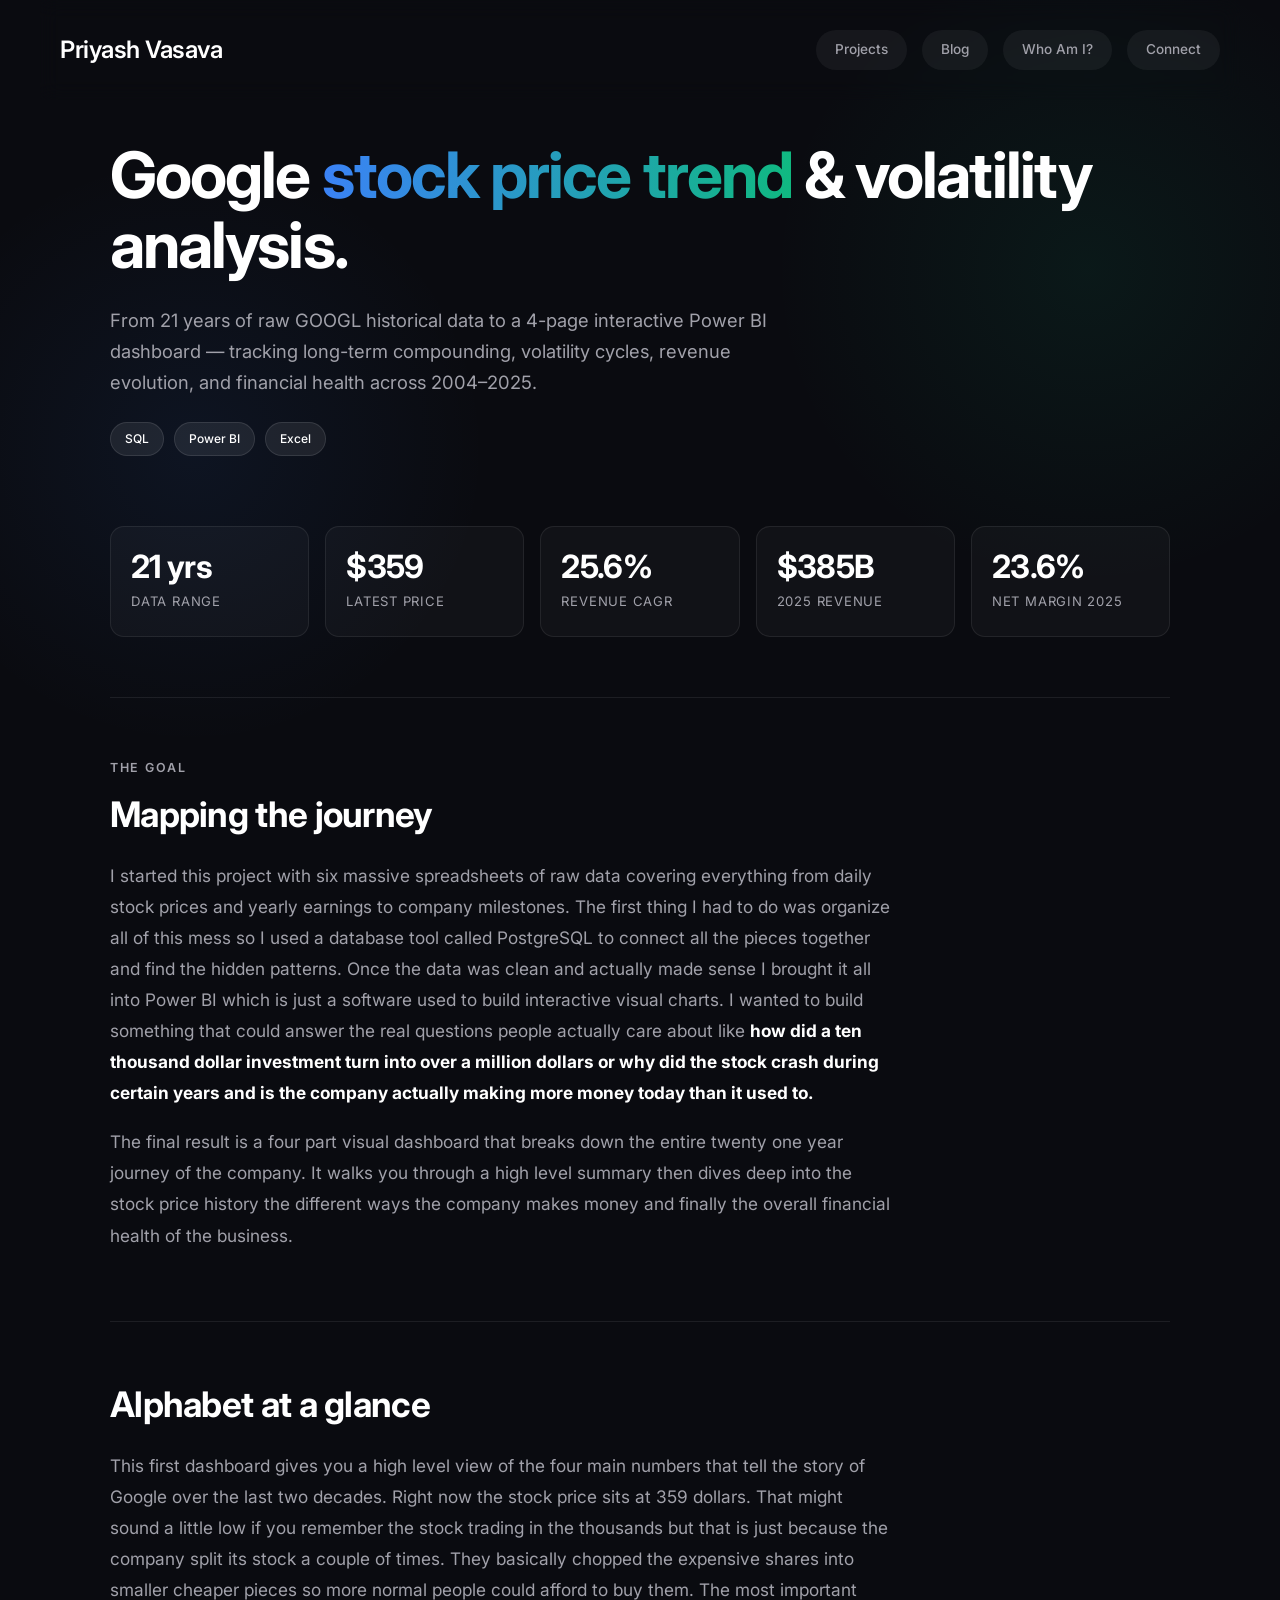
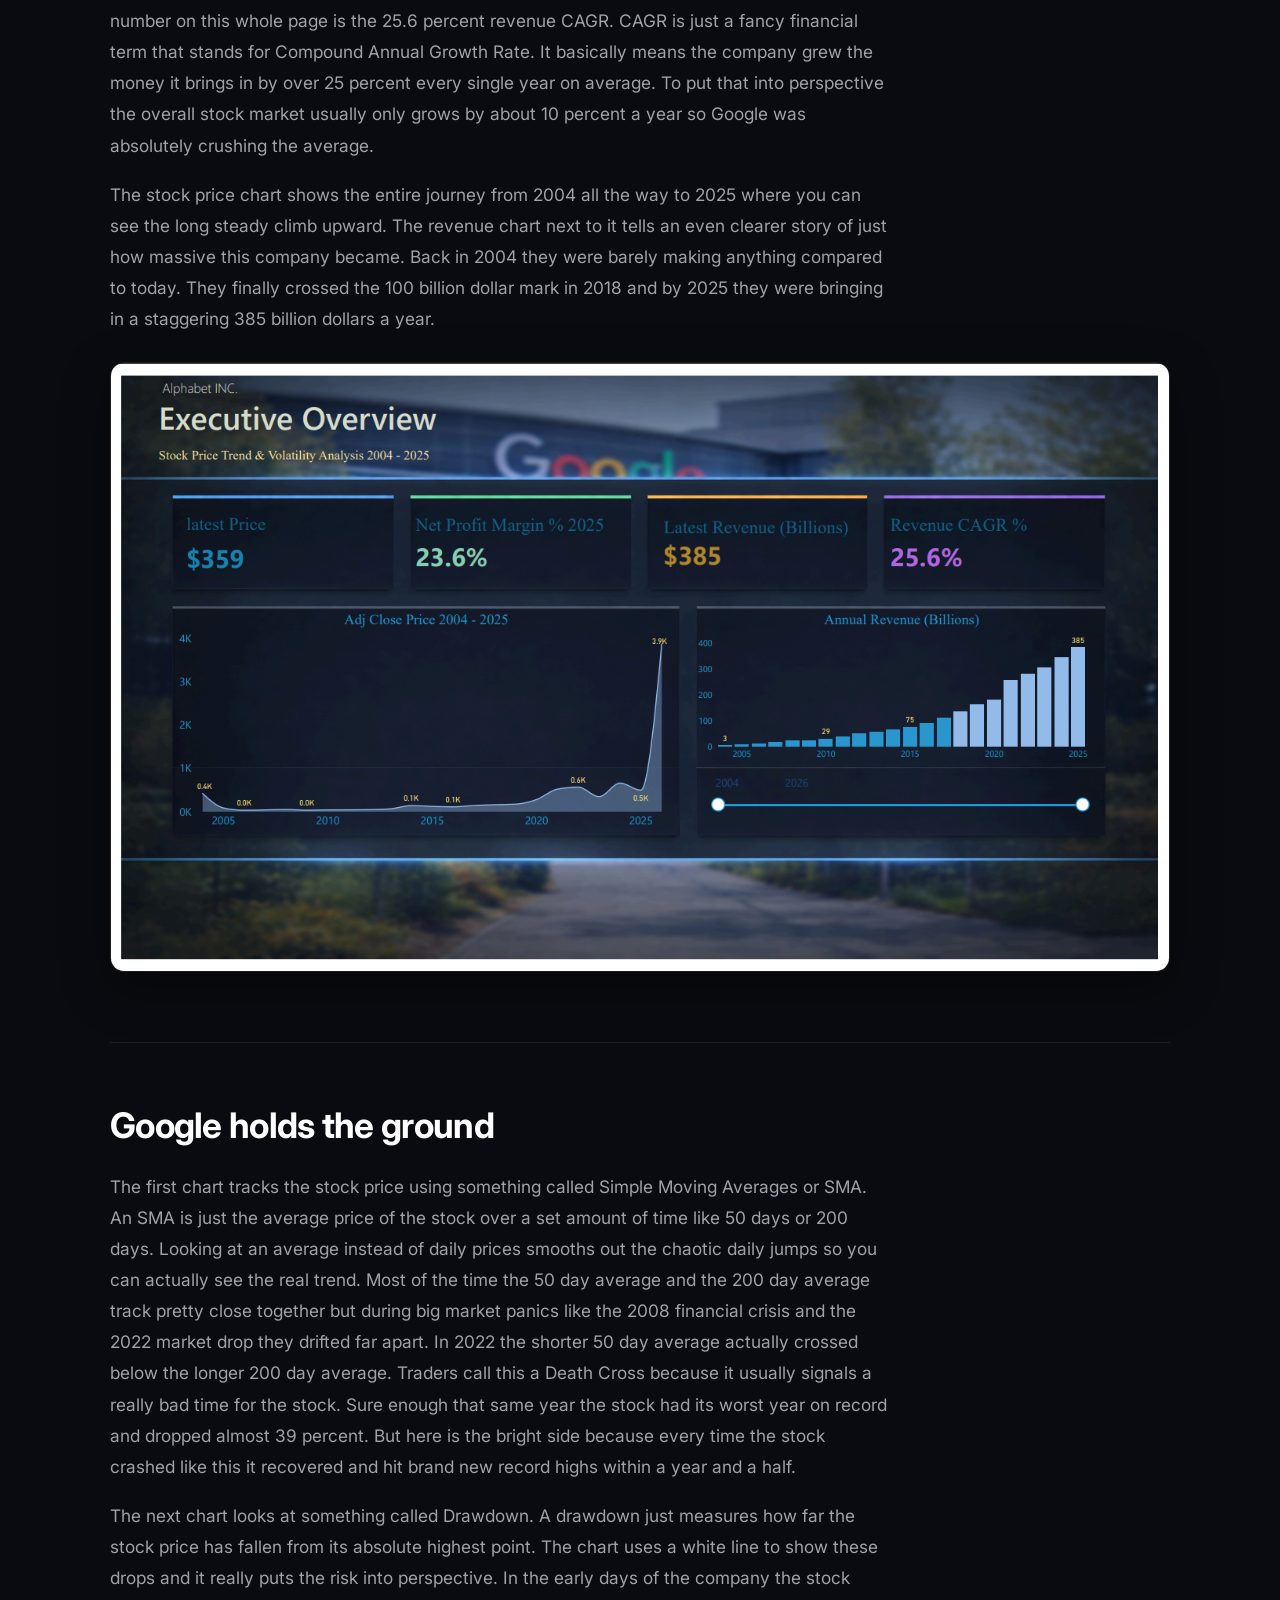
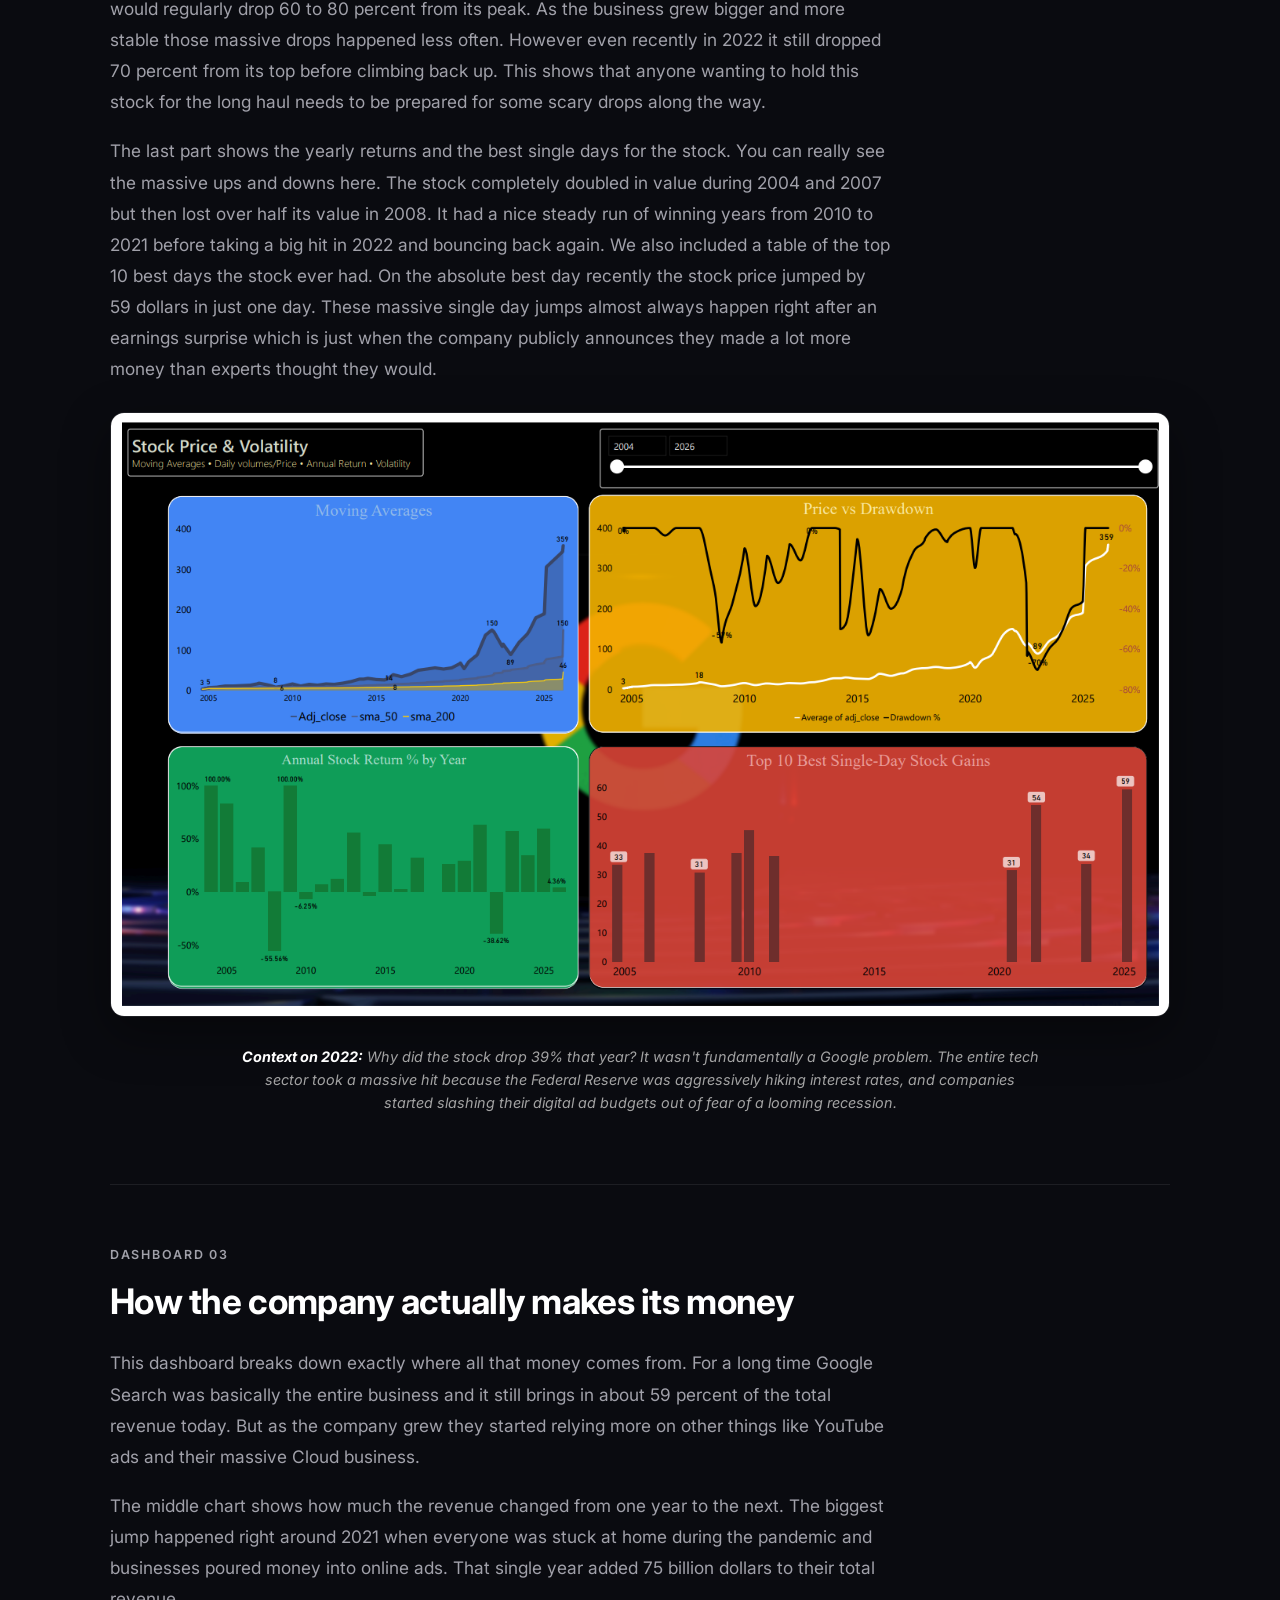
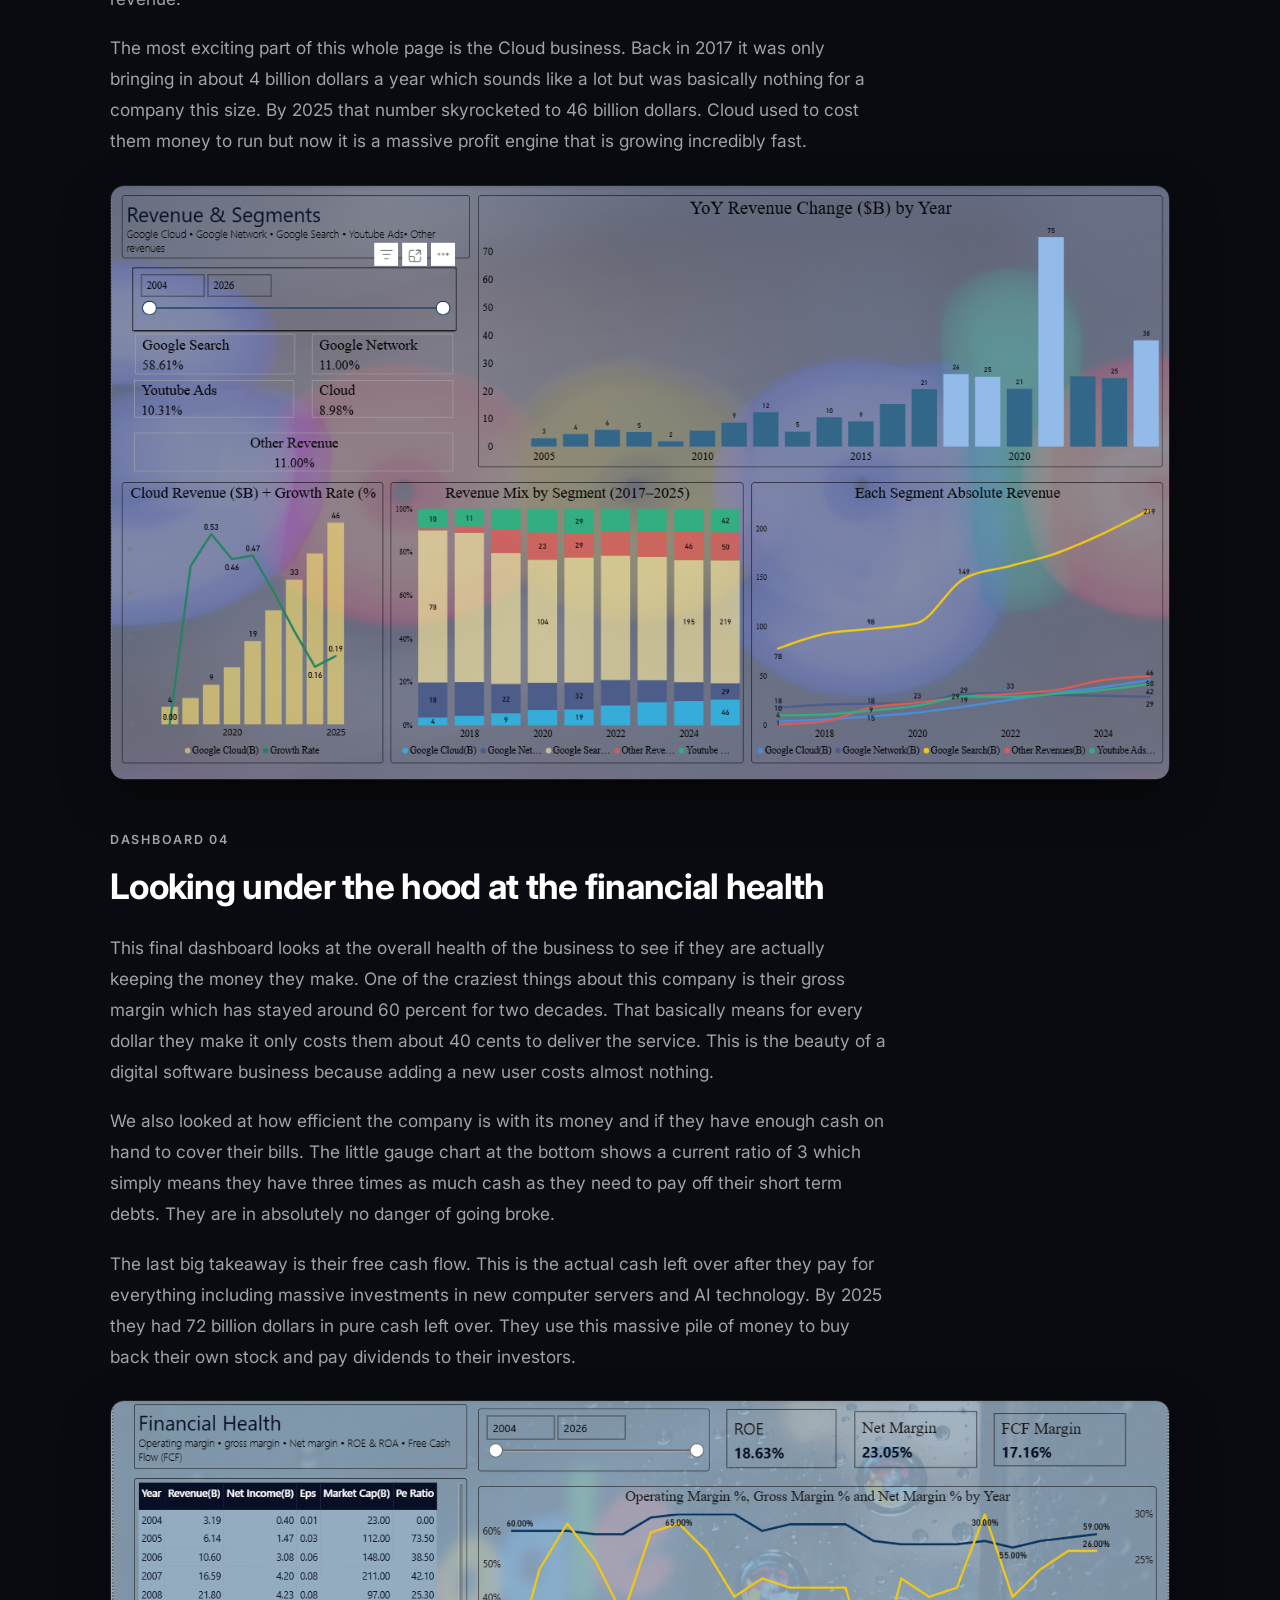
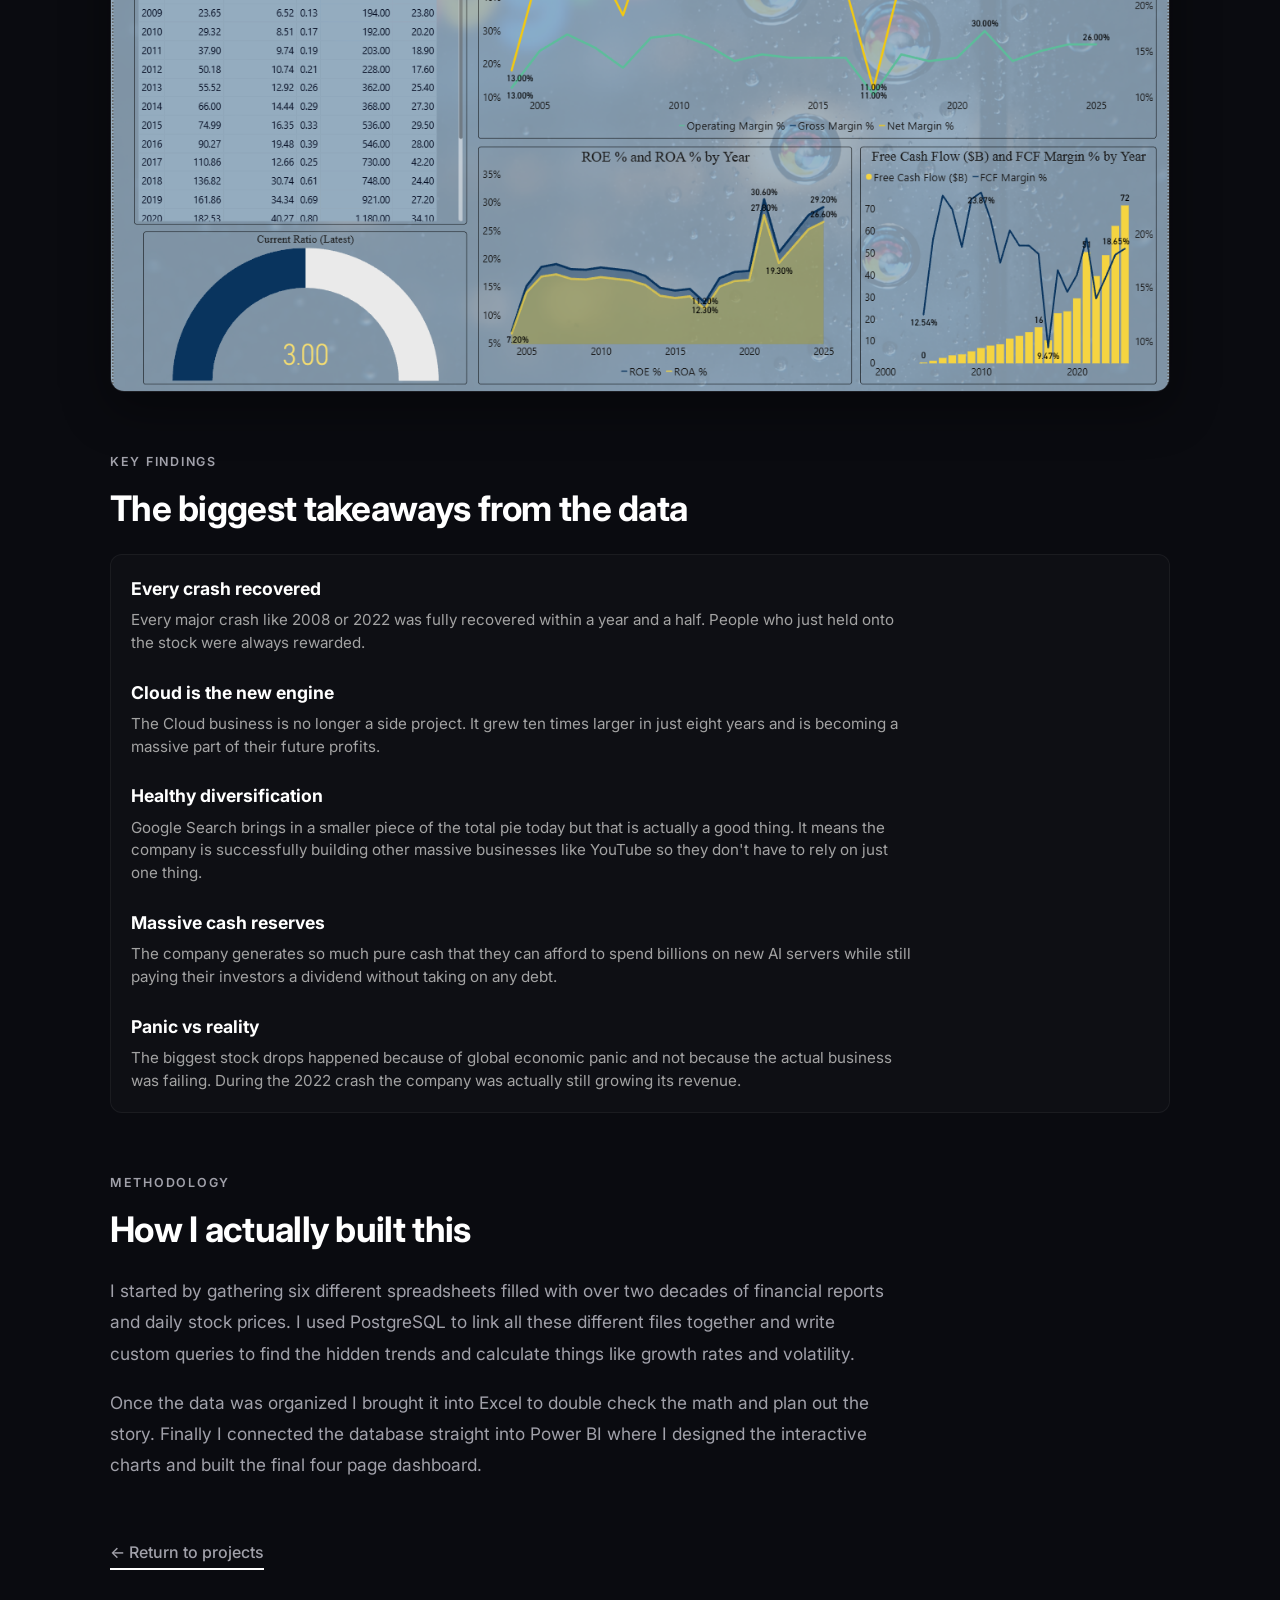
==== commit f2acfda4: "Revise Google Stock dashboard content and insights Updated content in the Google Stock dashboard to " ====
--- a/projects/google-stock/index.html
+++ b/projects/google-stock/index.html
@@ -321,117 +321,72 @@
         <hr class="section-divider">
 
         <!-- Dashboard 03 — Revenue & Segments -->
-        <div class="section-block animate">
-            <div class="section-eyebrow">Dashboard 03 — Revenue & Segments</div>
-            <h2>Search still leads at 58.6%, but Cloud is the fastest-growing story in the portfolio.</h2>
-            <p>
-                The revenue mix breakdown across the full period shows <strong>Google Search at 58.61%</strong> of total revenue — still dominant, but declining from its historical 70%+ share as Cloud and YouTube scale. Google Network holds 11%, YouTube Ads 10.31%, Cloud 8.98%, and Other Revenue 11%.
-            </p>
-            <p>
-                The YoY Revenue Change chart is where the macro story becomes visible. <strong>The $75B single-year jump</strong> (visible as the tallest bar, approximately 2021) represents the post-COVID ad market surge — the largest absolute revenue increase in Alphabet's history. The chart then shows a deceleration phase before re-accelerating toward 2025.
-            </p>
-            <p>
-                Cloud tells the most important forward-looking story. From <strong>$4B in revenue (2017) to $46B (2025)</strong>, the Cloud Revenue + Growth Rate chart shows the bar growing steadily while the growth rate line starts high (0.53 in 2019), compresses as the base scales, then stabilises around 0.19 by 2025. At $46B with positive operating margins, Cloud is no longer a cost centre — it's a profit engine. The Revenue Mix stacked bar and Each Segment Absolute Revenue line chart confirm Search's slow share decline and Cloud's rising trajectory simultaneously.
+        <div class="section-block animate" style="margin-bottom: 50px;">
+            <div class="section-eyebrow">Dashboard 03</div>
+            <h2>How the company actually makes its money</h2>
+            <p>
+                This dashboard breaks down exactly where all that money comes from. For a long time Google Search was basically the entire business and it still brings in about 59 percent of the total revenue today. But as the company grew they started relying more on other things like YouTube ads and their massive Cloud business.
+            </p>
+            <p>
+                The middle chart shows how much the revenue changed from one year to the next. The biggest jump happened right around 2021 when everyone was stuck at home during the pandemic and businesses poured money into online ads. That single year added 75 billion dollars to their total revenue.
+            </p>
+            <p>
+                The most exciting part of this whole page is the Cloud business. Back in 2017 it was only bringing in about 4 billion dollars a year which sounds like a lot but was basically nothing for a company this size. By 2025 that number skyrocketed to 46 billion dollars. Cloud used to cost them money to run but now it is a massive profit engine that is growing incredibly fast.
             </p>
             <img src="../../assets/google_revenue_segments.png" alt="Google Revenue Segments Dashboard" class="dashboard-img">
-            <p class="img-caption">Revenue & Segments — segment share KPIs, YoY revenue change, Cloud revenue + growth rate, revenue mix by segment (2017–2025), and each segment's absolute revenue trajectory.</p>
-        </div>
-
-        <hr class="section-divider">
-
-        <!-- Dashboard 04 — Financial Health -->
-        <div class="section-block animate">
-            <div class="section-eyebrow">Dashboard 04 — Financial Health</div>
-            <h2>18.63% ROE. 23.05% net margin. $72B free cash flow. The balance sheet holds.</h2>
-            <p>
-                The financial health dashboard confirms what the revenue story implies — Alphabet's profitability has been remarkably consistent across two decades. <strong>Gross margin has held between 55–65%</strong> across the entire period, a hallmark of platform-based businesses with near-zero marginal cost of distribution. Operating margin fluctuated more — dipping in 2012–2013 during heavy infrastructure investment, recovering to 30%+ by 2021, then compressing again during the 2022 cost-heavy period before bouncing back.
-            </p>
-            <p>
-                The ROE and ROA chart shows the efficiency trajectory clearly. <strong>ROE peaked at 30.60% in 2021</strong>, compressed to 19.30% in 2022, and recovered to 27.80%–29.20% by 2024–2025. ROA has tracked consistently below ROE (as expected), confirming the business isn't overleveraged. The <strong>Current Ratio of 3.00</strong> (gauge visual, bottom left) confirms strong short-term liquidity — Alphabet can cover its current liabilities three times over with current assets.
-            </p>
-            <p>
-                Free Cash Flow tells perhaps the most compelling balance sheet story. <strong>FCF grew from near-zero in the early 2000s to $72B by 2025</strong>, with FCF Margin stabilising around 18.65% — meaning Alphabet converts roughly one in every five revenue dollars into free cash. This funds the buyback programme, the inaugural dividend (April 2024), and ongoing AI infrastructure investment simultaneously.
+        </div>
+
+        <div class="section-block animate" style="margin-bottom: 60px;">
+            <div class="section-eyebrow">Dashboard 04</div>
+            <h2>Looking under the hood at the financial health</h2>
+            <p>
+                This final dashboard looks at the overall health of the business to see if they are actually keeping the money they make. One of the craziest things about this company is their gross margin which has stayed around 60 percent for two decades. That basically means for every dollar they make it only costs them about 40 cents to deliver the service. This is the beauty of a digital software business because adding a new user costs almost nothing.
+            </p>
+            <p>
+                We also looked at how efficient the company is with its money and if they have enough cash on hand to cover their bills. The little gauge chart at the bottom shows a current ratio of 3 which simply means they have three times as much cash as they need to pay off their short term debts. They are in absolutely no danger of going broke.
+            </p>
+            <p>
+                The last big takeaway is their free cash flow. This is the actual cash left over after they pay for everything including massive investments in new computer servers and AI technology. By 2025 they had 72 billion dollars in pure cash left over. They use this massive pile of money to buy back their own stock and pay dividends to their investors.
             </p>
             <img src="../../assets/google_financial_health.png" alt="Google Financial Health Dashboard" class="dashboard-img">
-            <p class="img-caption">Financial Health — ROE/ROA KPIs, net margin KPI, FCF margin, margin trend lines (gross/operating/net), ROE & ROA by year, free cash flow + FCF margin, and current ratio gauge.</p>
-        </div>
-
-        <hr class="section-divider">
-
-        <!-- Key Findings -->
-        <div class="section-block animate">
+        </div>
+
+        <div class="section-block animate" style="margin-bottom: 60px;">
             <div class="section-eyebrow">Key Findings</div>
-            <h2>What 21 years of data actually said.</h2>
-            <div class="findings-grid">
-                <div class="finding-card">
-                    <div class="finding-number">Finding 01</div>
-                    <h3>Every crash recovered — within 18 months</h3>
-                    <p>2008 (−55.56%), 2022 (−38.62%), and every major drawdown in between were followed by new all-time highs. The drawdown chart shows peak-to-trough drops of −60 to −80% in the early years — all recovered. Long-term holders were rewarded every time.</p>
-                </div>
-                <div class="finding-card">
-                    <div class="finding-number">Finding 02</div>
-                    <h3>Cloud is the growth engine, not a side bet</h3>
-                    <p>Cloud grew from $4B (2017) to $46B (2025) — a 10× increase in 8 years. It turned profitable in Q1 2023 and now runs at ~19% growth with expanding margins. It is on track to become Alphabet's #2 revenue segment by 2027.</p>
-                </div>
-                <div class="finding-card">
-                    <div class="finding-number">Finding 03</div>
-                    <h3>Search share fell — but that's healthy diversification</h3>
-                    <p>Search dropped from ~70% of revenue in 2017 to 58.61% by 2025. Not because Search is declining in absolute terms (it grew from $78B to $219B), but because Cloud and YouTube are scaling faster. Less concentration risk, not less Search strength.</p>
-                </div>
-                <div class="finding-card">
-                    <div class="finding-number">Finding 04</div>
-                    <h3>Free cash flow hit $72B — with 18.65% FCF margin</h3>
-                    <p>Alphabet converts ~1 in every 5 revenue dollars to free cash. At $72B FCF in 2025, it simultaneously funds $70B+ in annual buybacks, the first-ever dividend, and AI infrastructure buildout — without debt.</p>
-                </div>
-                <div class="finding-card">
-                    <div class="finding-number">Finding 05</div>
-                    <h3>Volatility is event-driven, not structural</h3>
-                    <p>The biggest volatility spikes (2008 GFC, 2020 COVID crash, 2022 rate hikes) are all macro events, not business deterioration. Revenue and FCF kept growing through 2022 even as the stock fell −38.62%. The business and the stock price temporarily decoupled.</p>
-                </div>
-                <div class="finding-card">
-                    <div class="finding-number">Finding 06</div>
-                    <h3>Gross margin held 55–65% for two decades</h3>
-                    <p>Despite 120× revenue growth, gross margin never dropped below 55%. This is the signature of a platform business — marginal revenue costs almost nothing to add. Operating margin fluctuated more due to investment cycles, but the gross margin floor held firm.</p>
-                </div>
-            </div>
-        </div>
-
-        <hr class="section-divider">
-
-        <!-- Methodology -->
-        <div class="section-block animate">
+            <h2>The biggest takeaways from the data</h2>
+            <div style="display: grid; gap: 24px; margin-top: 24px; padding: 20px; background: rgba(255,255,255,0.02); border-radius: 12px; border: 1px solid rgba(255,255,255,0.05);">
+                <div>
+                    <h3 style="margin-bottom: 6px; font-size: 1.1rem; color: #fff;">Every crash recovered</h3>
+                    <p style="margin: 0; font-size: 0.95rem; color: #a3a3a3; line-height: 1.5;">Every major crash like 2008 or 2022 was fully recovered within a year and a half. People who just held onto the stock were always rewarded.</p>
+                </div>
+                <div>
+                    <h3 style="margin-bottom: 6px; font-size: 1.1rem; color: #fff;">Cloud is the new engine</h3>
+                    <p style="margin: 0; font-size: 0.95rem; color: #a3a3a3; line-height: 1.5;">The Cloud business is no longer a side project. It grew ten times larger in just eight years and is becoming a massive part of their future profits.</p>
+                </div>
+                <div>
+                    <h3 style="margin-bottom: 6px; font-size: 1.1rem; color: #fff;">Healthy diversification</h3>
+                    <p style="margin: 0; font-size: 0.95rem; color: #a3a3a3; line-height: 1.5;">Google Search brings in a smaller piece of the total pie today but that is actually a good thing. It means the company is successfully building other massive businesses like YouTube so they don't have to rely on just one thing.</p>
+                </div>
+                <div>
+                    <h3 style="margin-bottom: 6px; font-size: 1.1rem; color: #fff;">Massive cash reserves</h3>
+                    <p style="margin: 0; font-size: 0.95rem; color: #a3a3a3; line-height: 1.5;">The company generates so much pure cash that they can afford to spend billions on new AI servers while still paying their investors a dividend without taking on any debt.</p>
+                </div>
+                <div>
+                    <h3 style="margin-bottom: 6px; font-size: 1.1rem; color: #fff;">Panic vs reality</h3>
+                    <p style="margin: 0; font-size: 0.95rem; color: #a3a3a3; line-height: 1.5;">The biggest stock drops happened because of global economic panic and not because the actual business was failing. During the 2022 crash the company was actually still growing its revenue.</p>
+                </div>
+            </div>
+        </div>
+
+        <div class="section-block animate" style="margin-bottom: 40px;">
             <div class="section-eyebrow">Methodology</div>
-            <h2>How it was built.</h2>
-            <div class="method-steps">
-                <div class="method-step">
-                    <div class="step-num">01</div>
-                    <div class="step-content">
-                        <h4>Data Acquisition & Schema Design</h4>
-                        <p>Sourced 6 CSV datasets covering daily stock prices (185 rows), annual financials (22 years), quarterly earnings (2020–2025), revenue segments (2017–2025), financial ratios, and company milestones. Mapped relationships across tables using Year and Date as primary join keys before writing any SQL.</p>
-                    </div>
-                </div>
-                <div class="method-step">
-                    <div class="step-num">02</div>
-                    <div class="step-content">
-                        <h4>SQL Modeling in PostgreSQL</h4>
-                        <p>Built CREATE TABLE schemas in pgAdmin, imported all 6 CSVs, and wrote 15 analytical queries — including window functions (LAG, STDDEV OVER, AVG OVER) for rolling volatility and year-over-year returns, CTEs for CAGR calculation, Pearson correlation for volume-price analysis, and multi-table JOINs to link stock performance with financial ratios.</p>
-                    </div>
-                </div>
-                <div class="method-step">
-                    <div class="step-num">03</div>
-                    <div class="step-content">
-                        <h4>Exploratory Analysis in Excel</h4>
-                        <p>Used Excel to validate SQL output, explore preliminary distributions — margin trends, segment share shifts, annual return patterns — and identify the most analytically interesting angles before committing to the Power BI layout. All 6 CSVs were cleaned (date formatting, null handling, UTF-8 encoding) before import.</p>
-                    </div>
-                </div>
-                <div class="method-step">
-                    <div class="step-num">04</div>
-                    <div class="step-content">
-                        <h4>Power BI Dashboard Design</h4>
-                        <p>Connected Power BI directly to PostgreSQL, built a data model with table relationships on Year and Date keys, and created a Date dimension table for time intelligence. Wrote DAX measures for CAGR, YoY revenue growth (SAMEPERIODLASTYEAR), rolling volatility, net margin, FCF margin, and annual stock return. Delivered 4 interactive pages with year slicers, KPI cards, line charts, bar charts, a drawdown overlay, and a current ratio gauge.</p>
-                    </div>
-                </div>
-            </div>
+            <h2>How I actually built this</h2>
+            <p>
+                I started by gathering six different spreadsheets filled with over two decades of financial reports and daily stock prices. I used PostgreSQL to link all these different files together and write custom queries to find the hidden trends and calculate things like growth rates and volatility.
+            </p>
+            <p>
+                Once the data was organized I brought it into Excel to double check the math and plan out the story. Finally I connected the database straight into Power BI where I designed the interactive charts and built the final four page dashboard.
+            </p>
         </div>
 
         <a href="../../index.html#projects" class="back-link">← Return to projects</a>
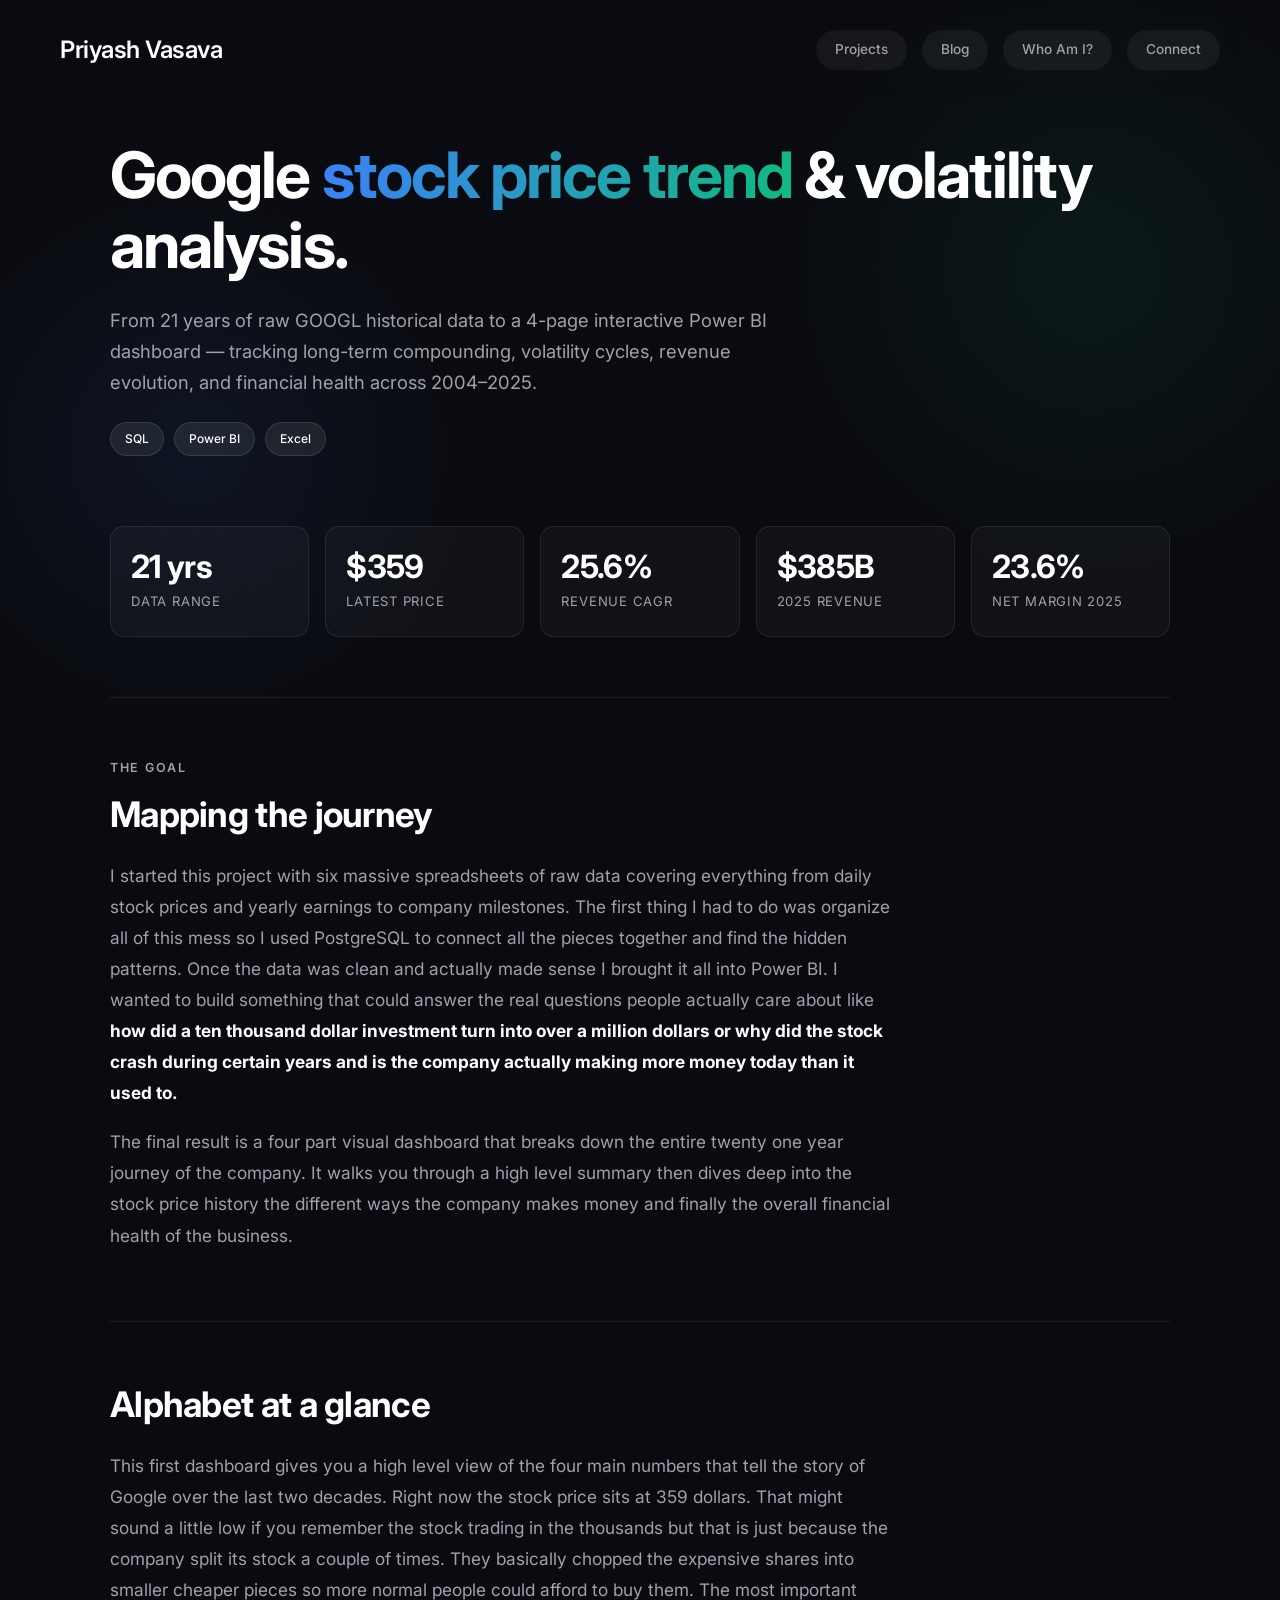
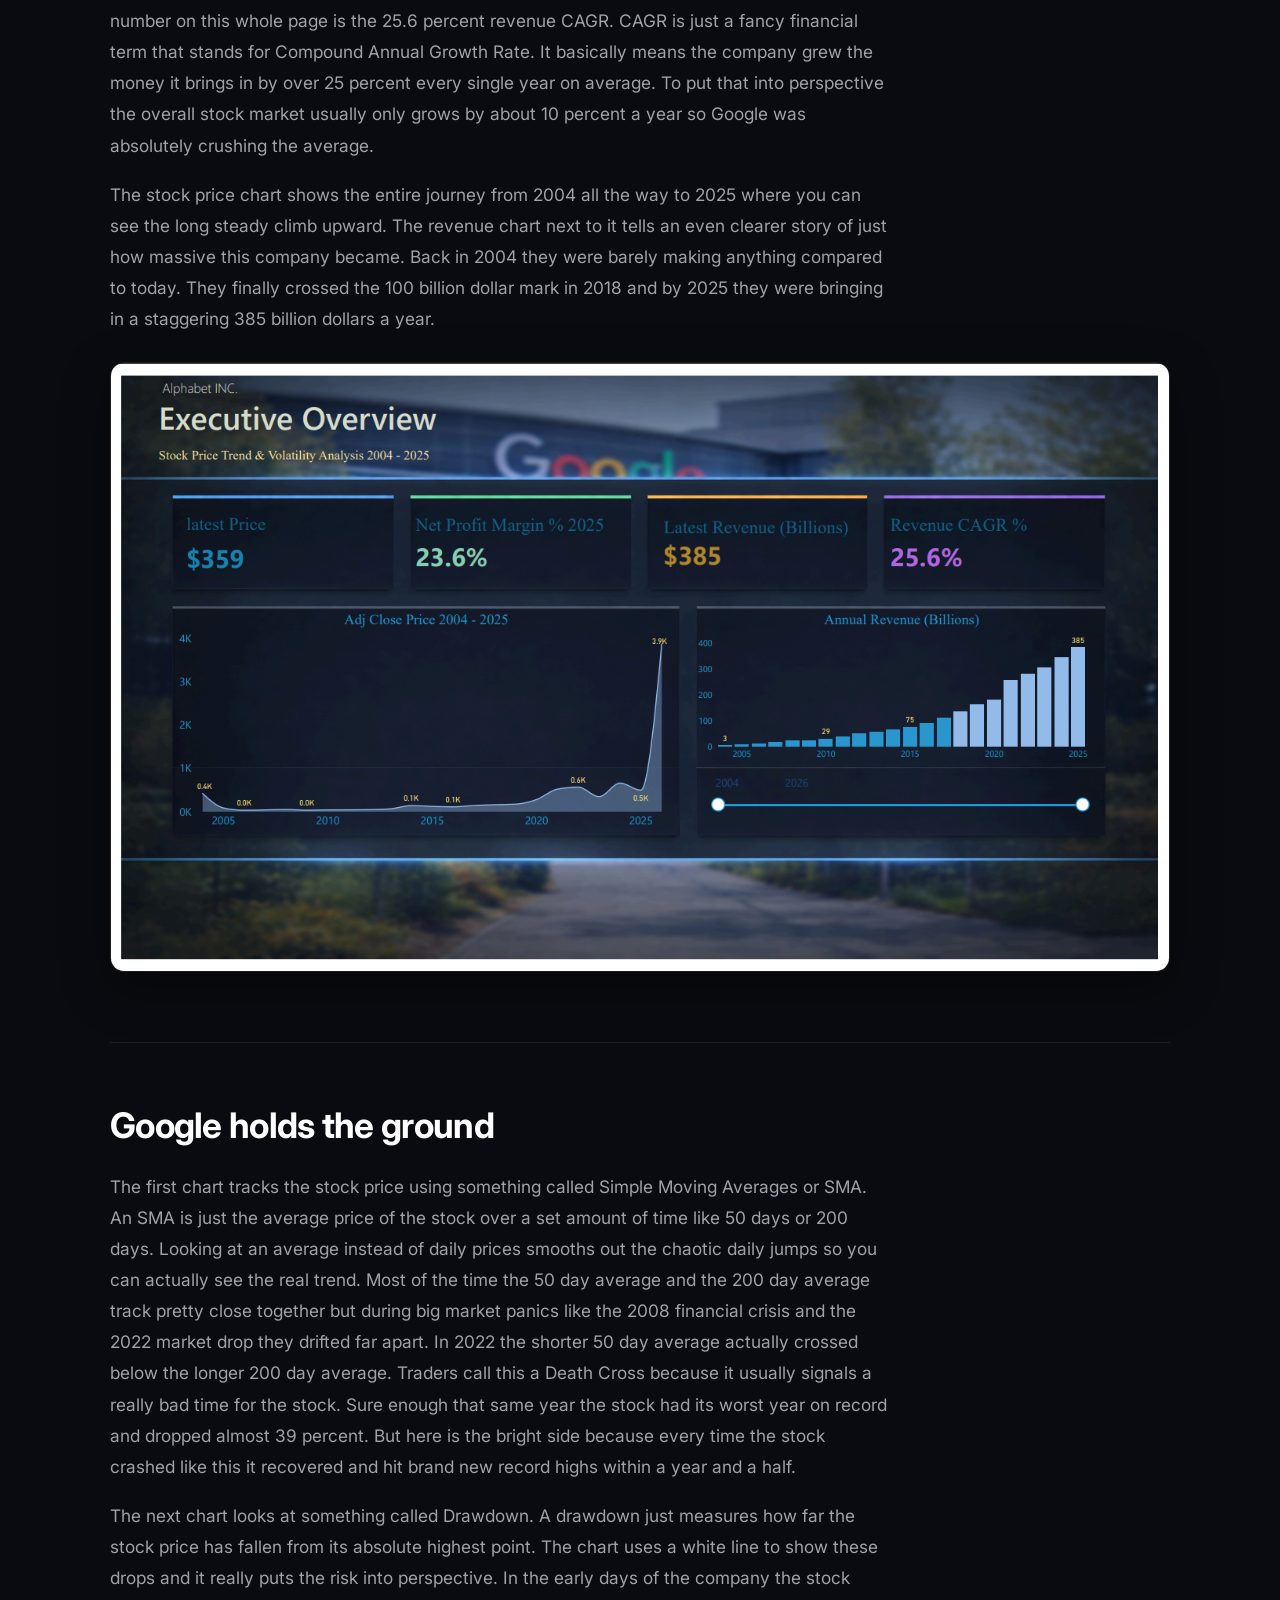
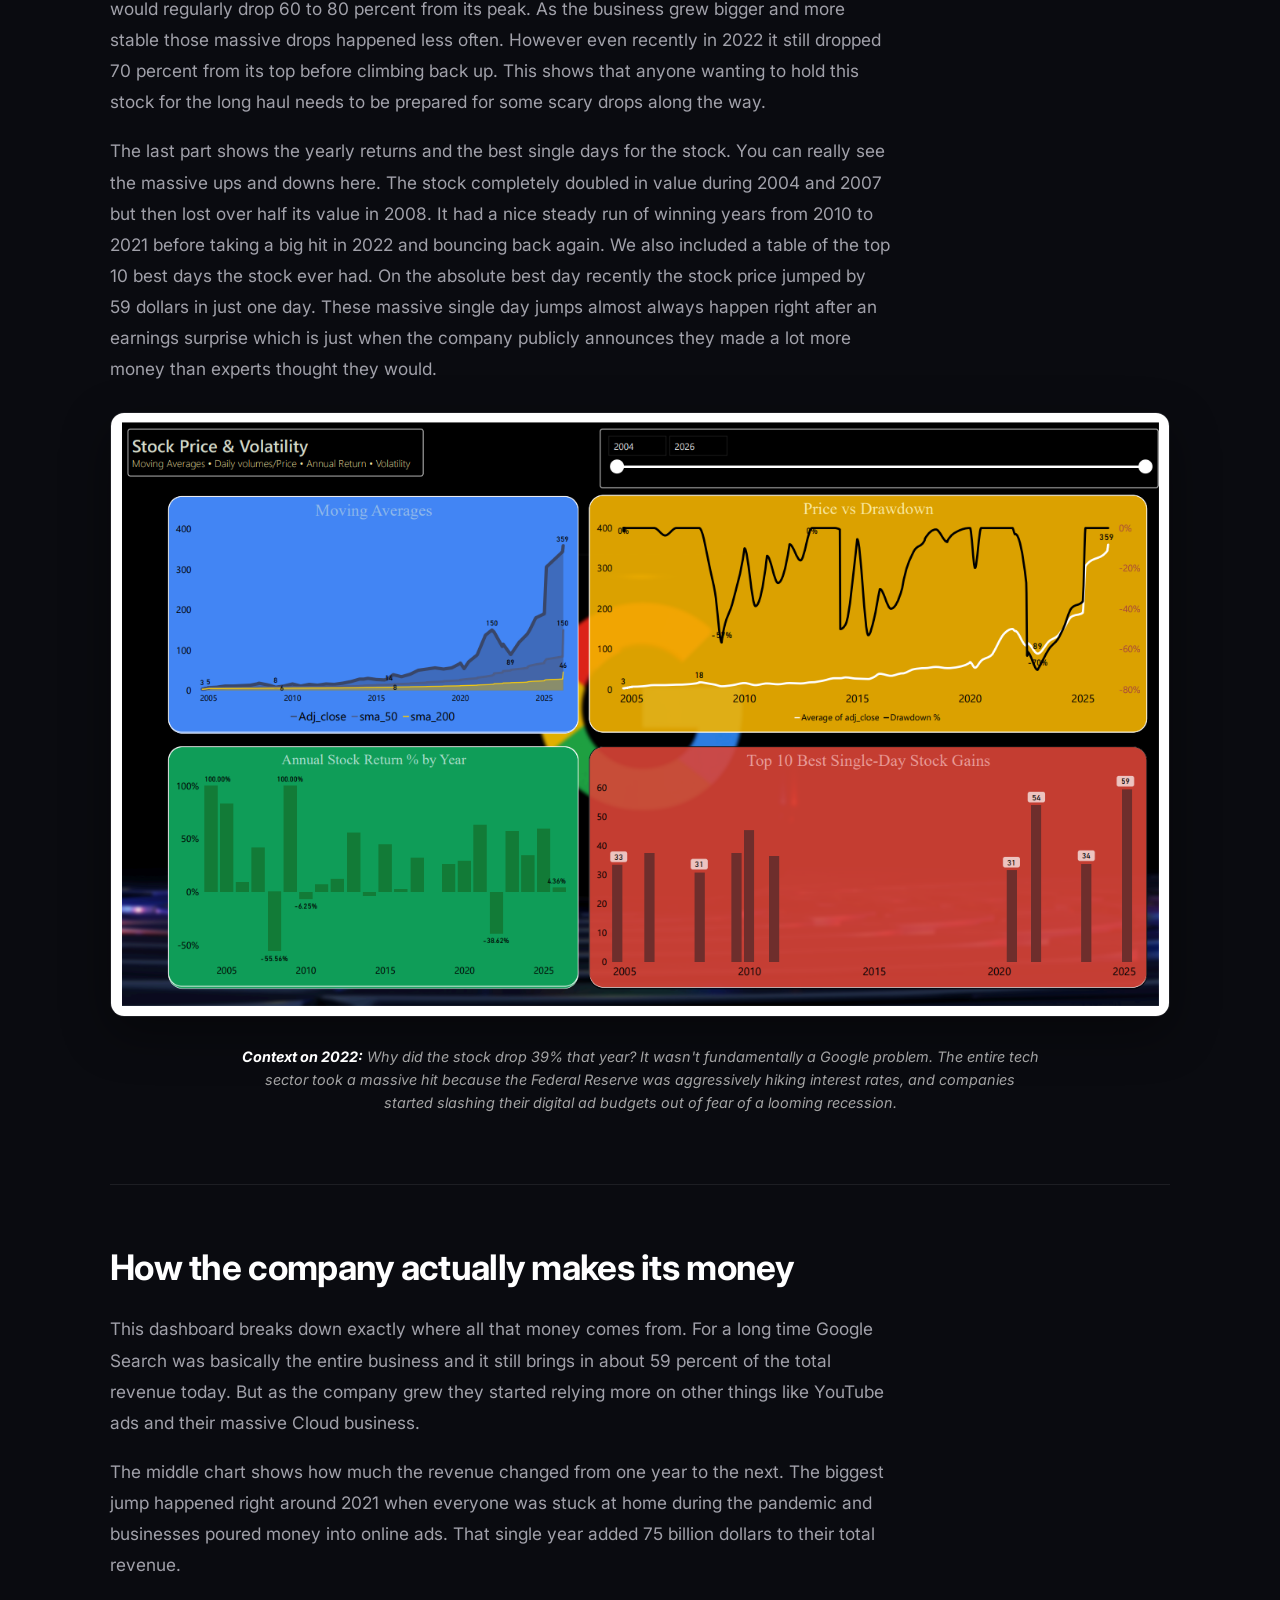
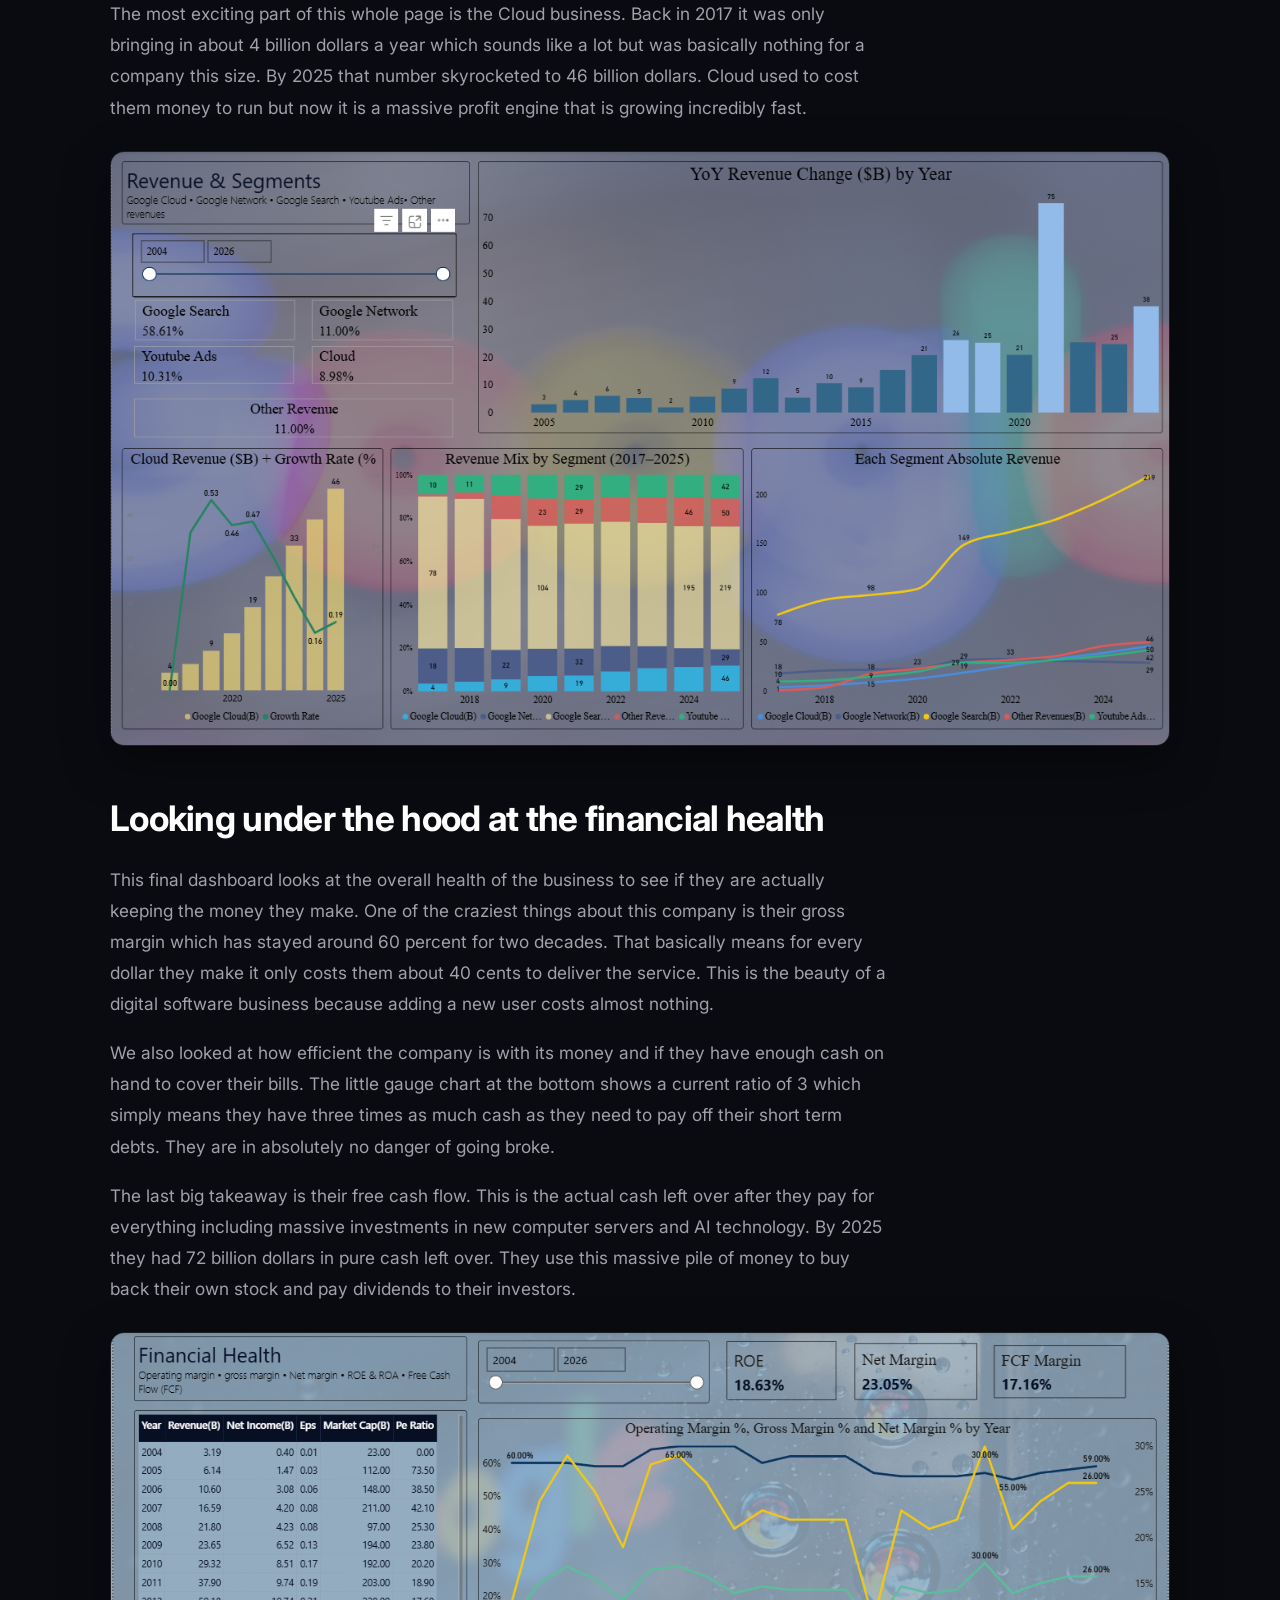
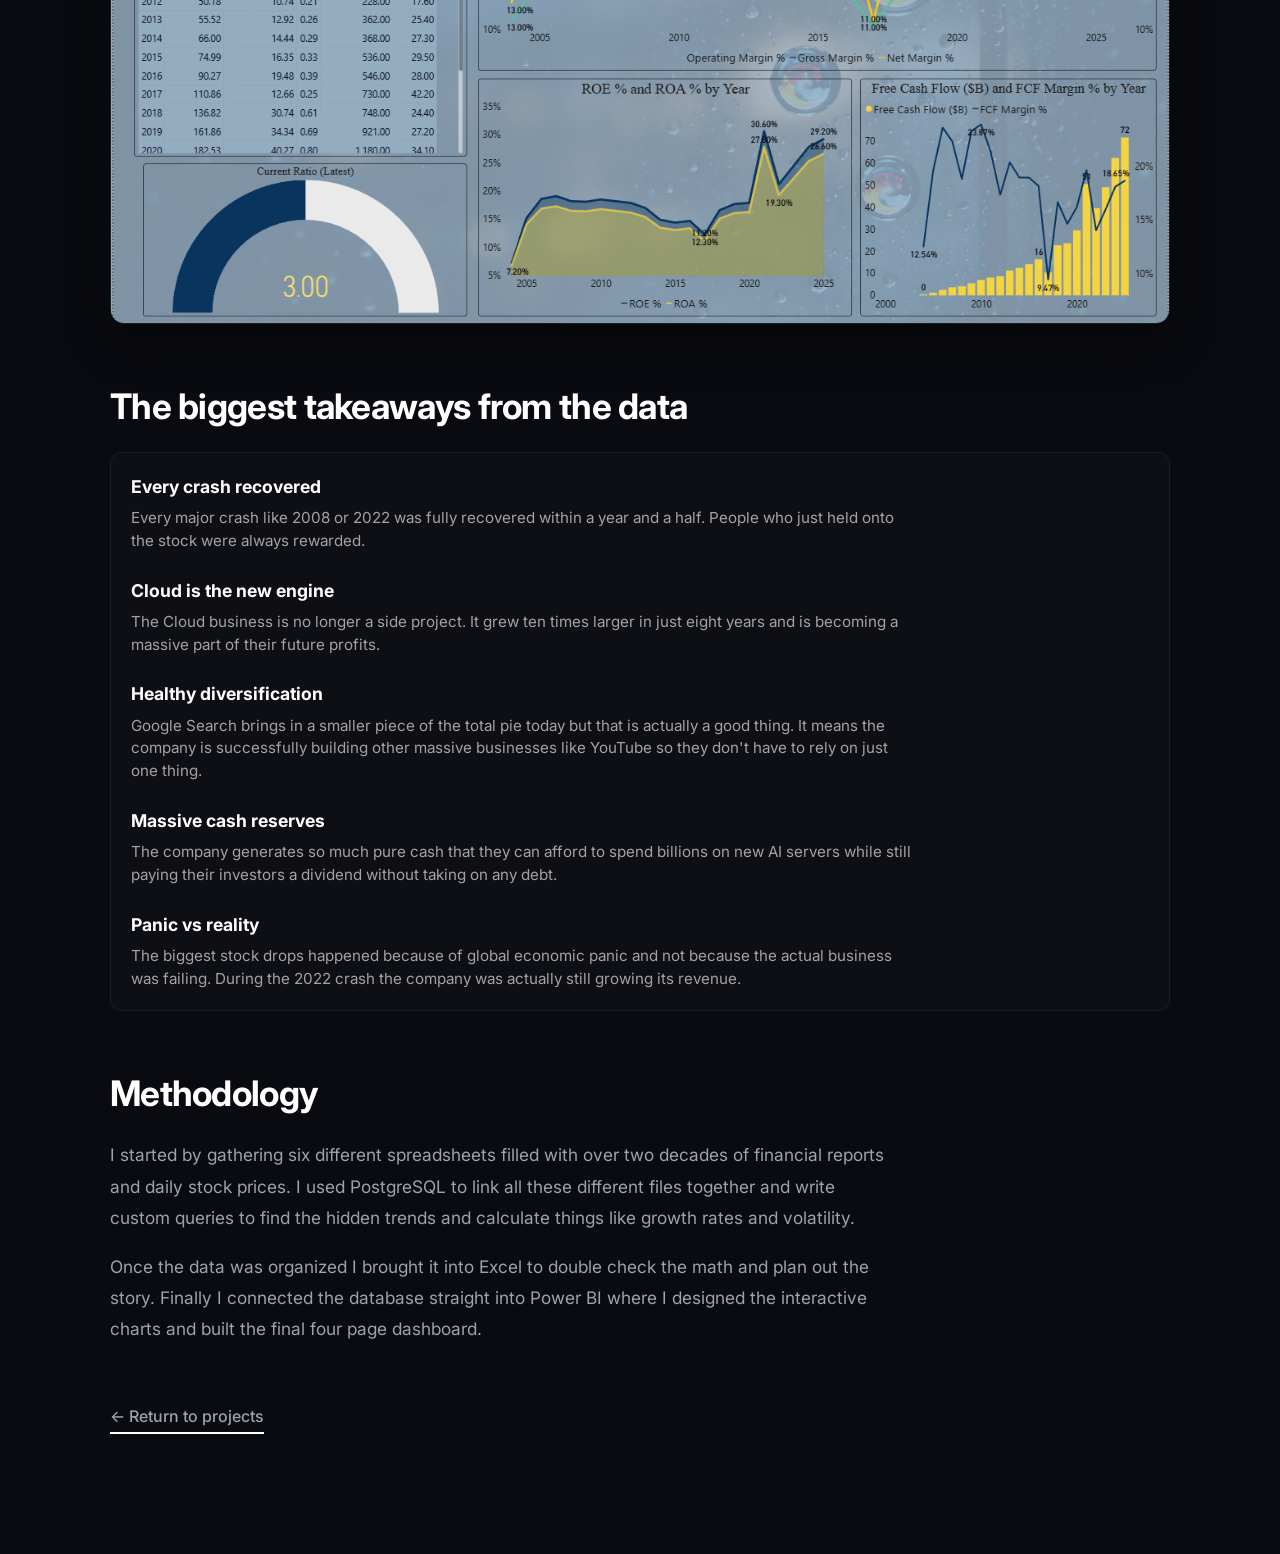
==== commit 3c044e59: "Refine project overview and dashboard details Updated project description and dashboard sections for" ====
--- a/projects/google-stock/index.html
+++ b/projects/google-stock/index.html
@@ -278,7 +278,7 @@
             <div class="section-eyebrow">The Goal</div>
             <h2>Mapping the journey</h2>
             <p>
-                I started this project with six massive spreadsheets of raw data covering everything from daily stock prices and yearly earnings to company milestones. The first thing I had to do was organize all of this mess so I used a database tool called PostgreSQL to connect all the pieces together and find the hidden patterns. Once the data was clean and actually made sense I brought it all into Power BI which is just a software used to build interactive visual charts. I wanted to build something that could answer the real questions people actually care about like <strong>how did a ten thousand dollar investment turn into over a million dollars or why did the stock crash during certain years and is the company actually making more money today than it used to.</strong>
+                I started this project with six massive spreadsheets of raw data covering everything from daily stock prices and yearly earnings to company milestones. The first thing I had to do was organize all of this mess so I used PostgreSQL to connect all the pieces together and find the hidden patterns. Once the data was clean and actually made sense I brought it all into Power BI.  I wanted to build something that could answer the real questions people actually care about like <strong>how did a ten thousand dollar investment turn into over a million dollars or why did the stock crash during certain years and is the company actually making more money today than it used to.</strong>
             </p>
             <p>
                 The final result is a four part visual dashboard that breaks down the entire twenty one year journey of the company. It walks you through a high level summary then dives deep into the stock price history the different ways the company makes money and finally the overall financial health of the business.
@@ -322,7 +322,7 @@
 
         <!-- Dashboard 03 — Revenue & Segments -->
         <div class="section-block animate" style="margin-bottom: 50px;">
-            <div class="section-eyebrow">Dashboard 03</div>
+        
             <h2>How the company actually makes its money</h2>
             <p>
                 This dashboard breaks down exactly where all that money comes from. For a long time Google Search was basically the entire business and it still brings in about 59 percent of the total revenue today. But as the company grew they started relying more on other things like YouTube ads and their massive Cloud business.
@@ -337,7 +337,7 @@
         </div>
 
         <div class="section-block animate" style="margin-bottom: 60px;">
-            <div class="section-eyebrow">Dashboard 04</div>
+           
             <h2>Looking under the hood at the financial health</h2>
             <p>
                 This final dashboard looks at the overall health of the business to see if they are actually keeping the money they make. One of the craziest things about this company is their gross margin which has stayed around 60 percent for two decades. That basically means for every dollar they make it only costs them about 40 cents to deliver the service. This is the beauty of a digital software business because adding a new user costs almost nothing.
@@ -352,7 +352,6 @@
         </div>
 
         <div class="section-block animate" style="margin-bottom: 60px;">
-            <div class="section-eyebrow">Key Findings</div>
             <h2>The biggest takeaways from the data</h2>
             <div style="display: grid; gap: 24px; margin-top: 24px; padding: 20px; background: rgba(255,255,255,0.02); border-radius: 12px; border: 1px solid rgba(255,255,255,0.05);">
                 <div>
@@ -379,8 +378,7 @@
         </div>
 
         <div class="section-block animate" style="margin-bottom: 40px;">
-            <div class="section-eyebrow">Methodology</div>
-            <h2>How I actually built this</h2>
+            <h2>Methodology</h2>
             <p>
                 I started by gathering six different spreadsheets filled with over two decades of financial reports and daily stock prices. I used PostgreSQL to link all these different files together and write custom queries to find the hidden trends and calculate things like growth rates and volatility.
             </p>
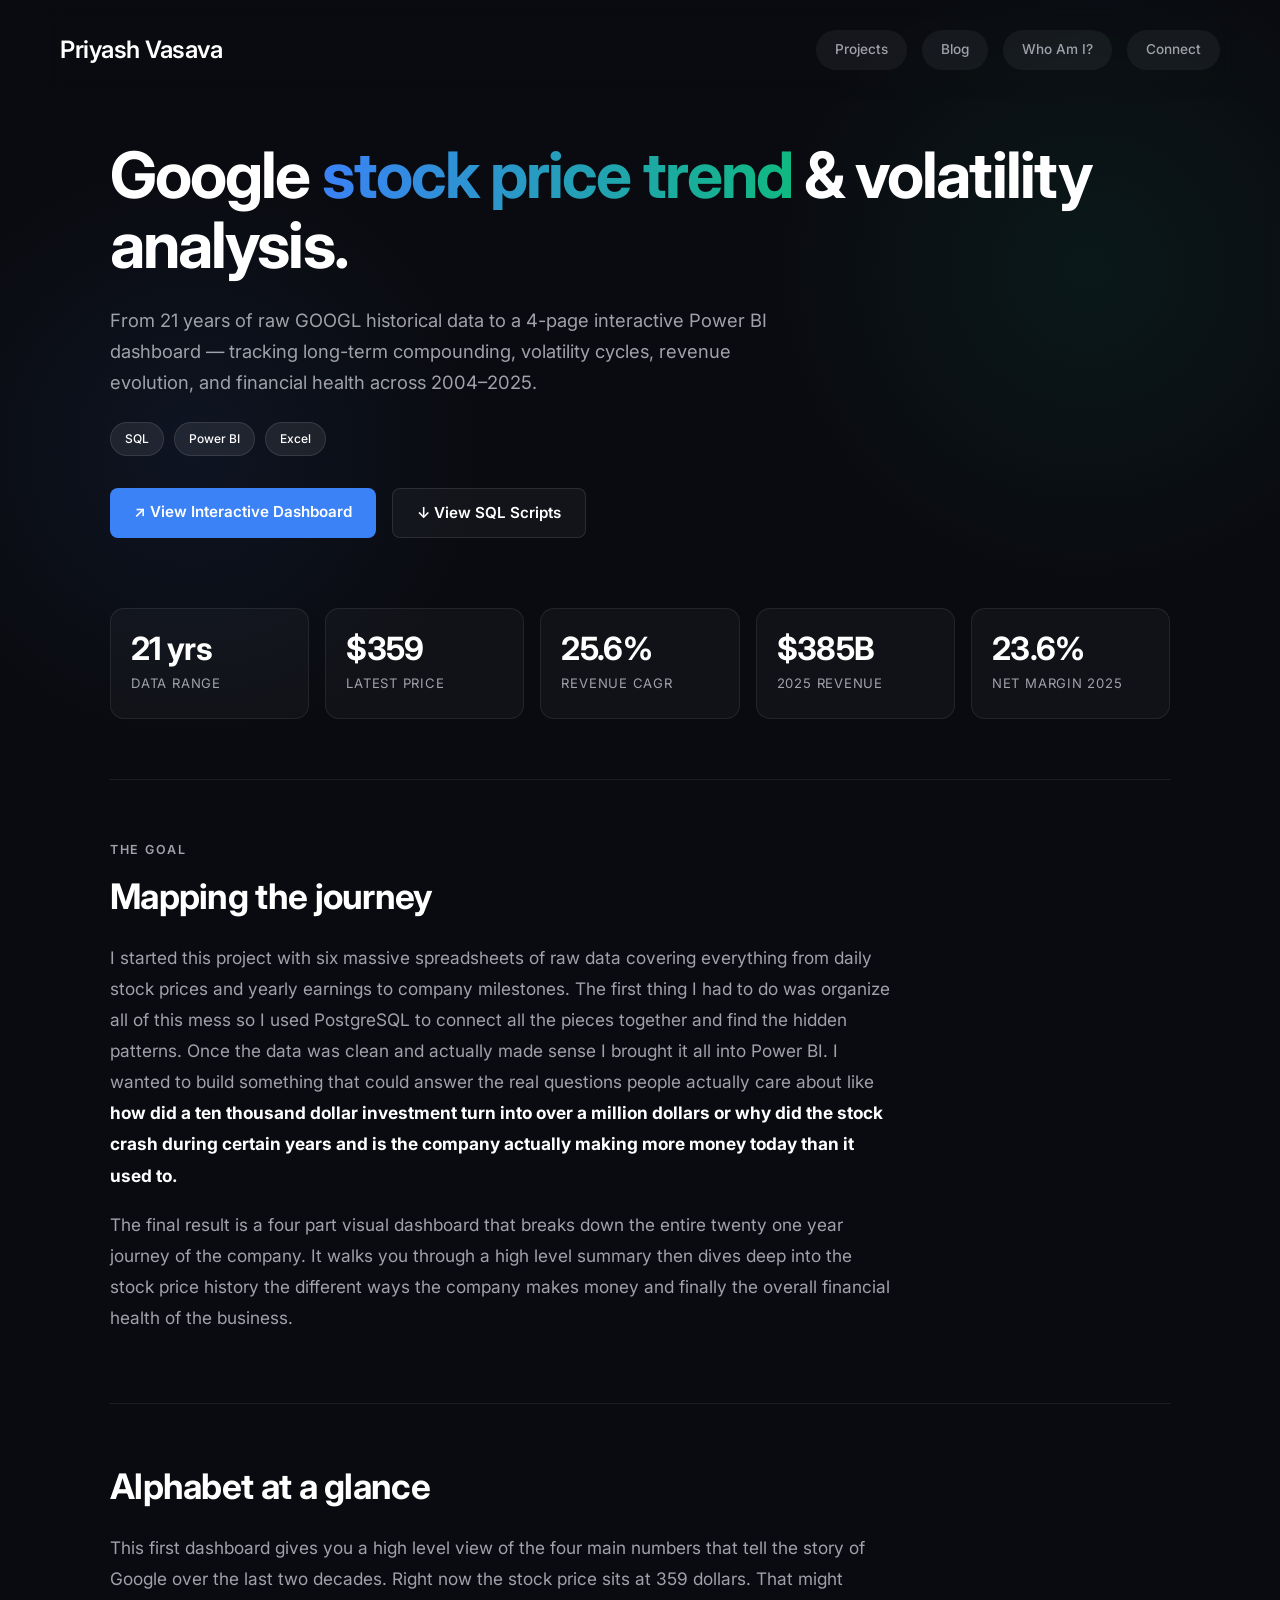
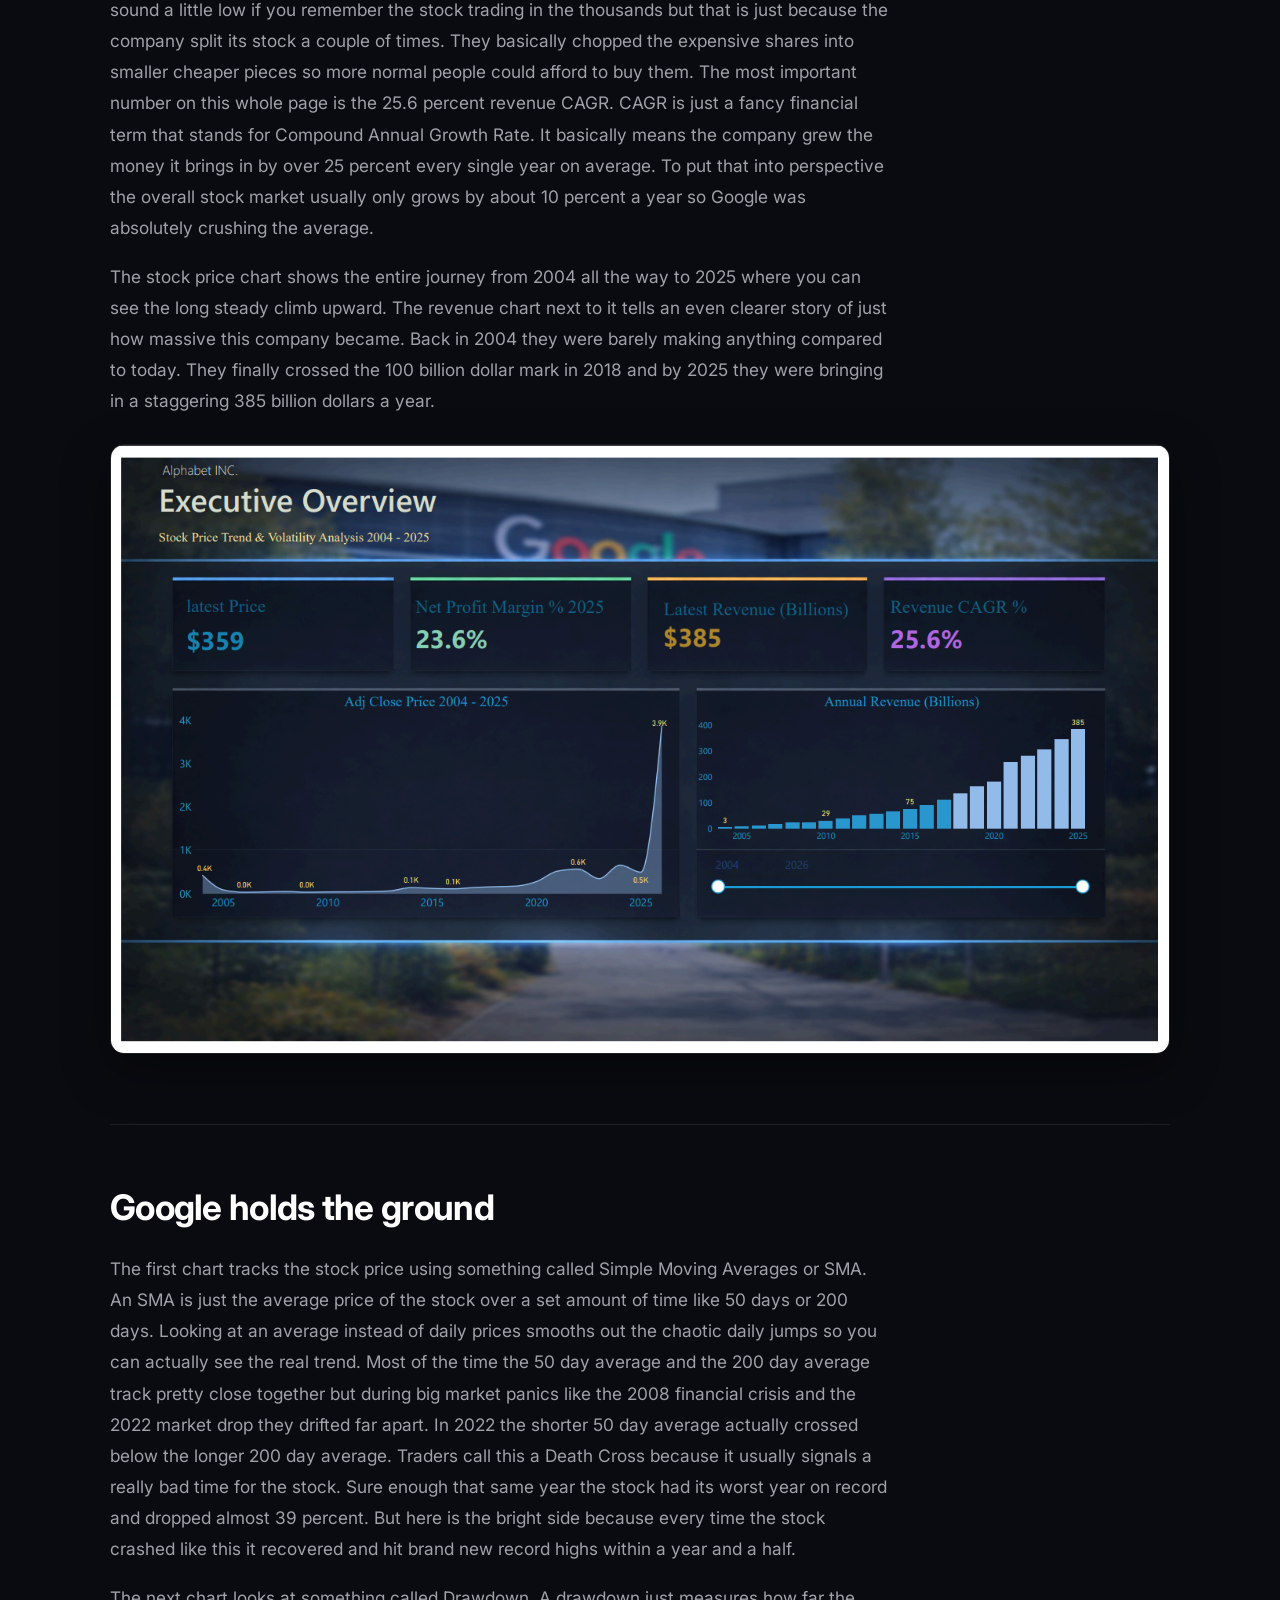
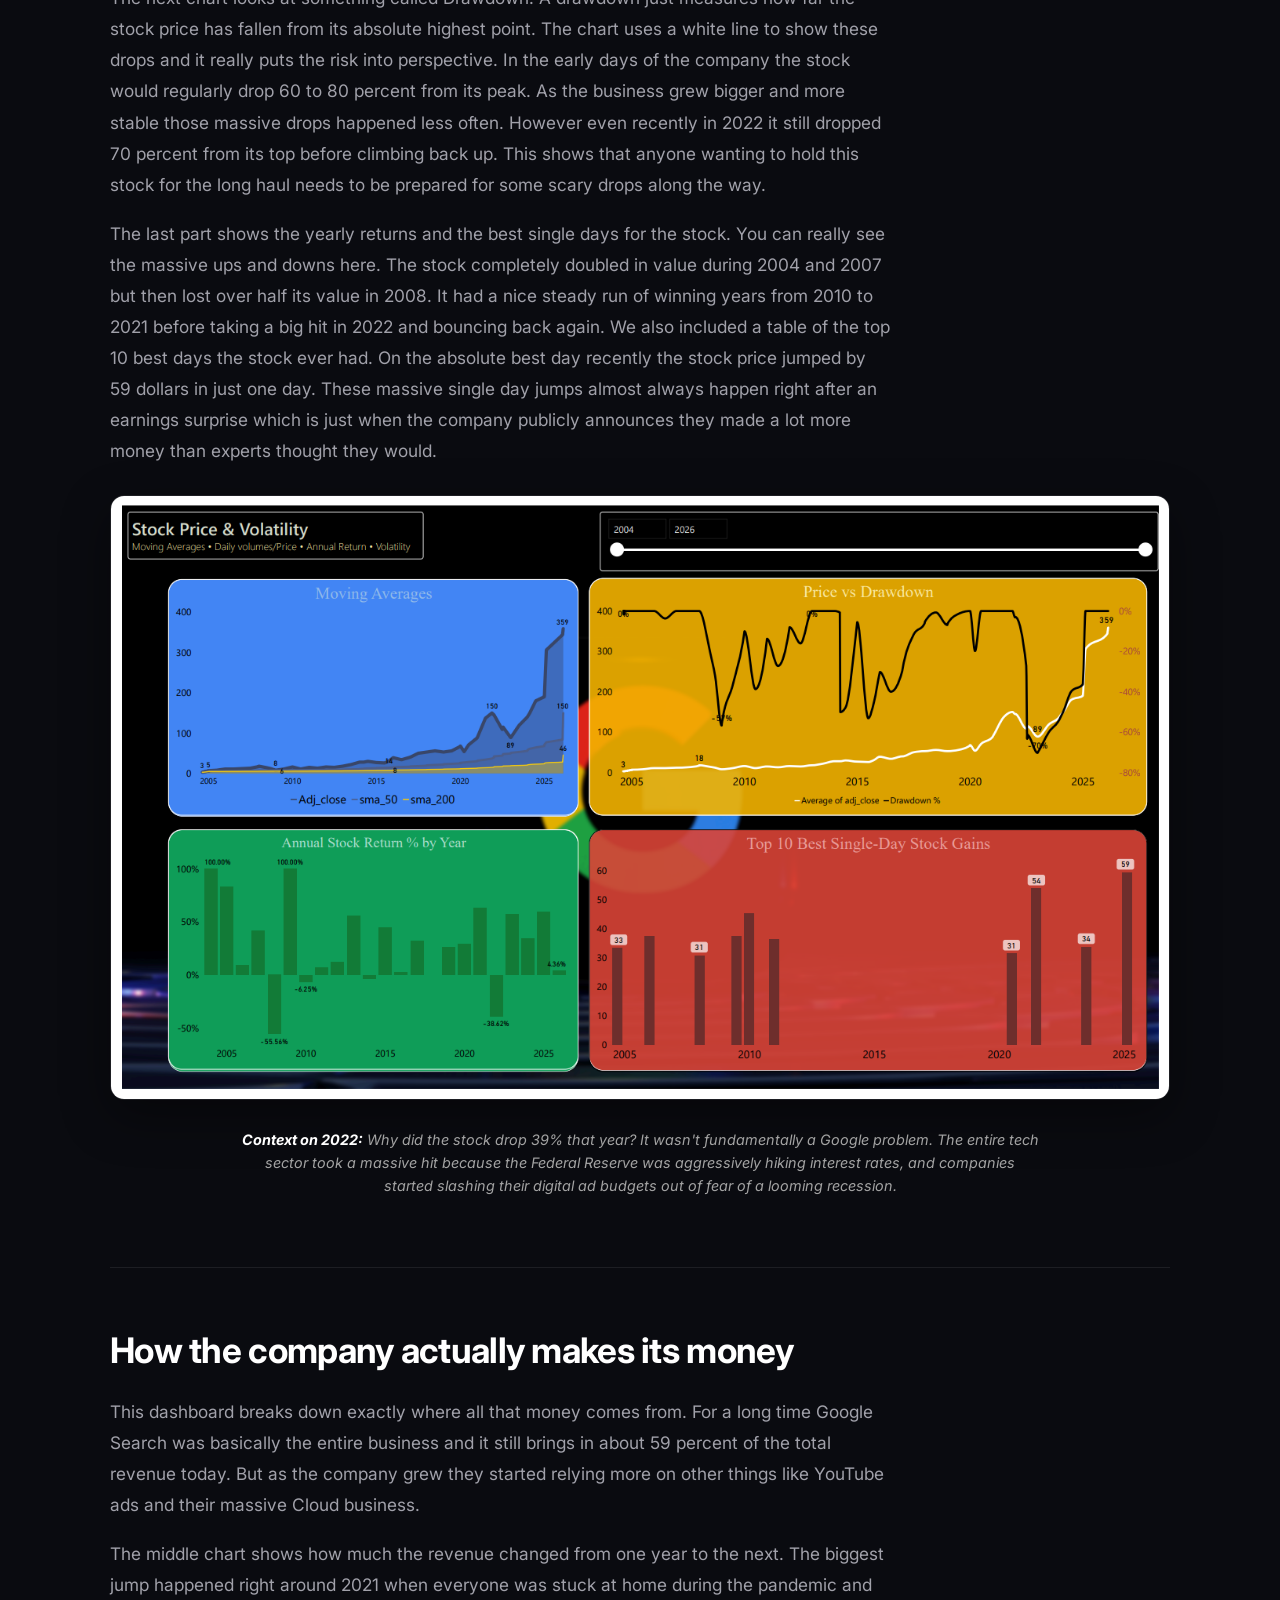
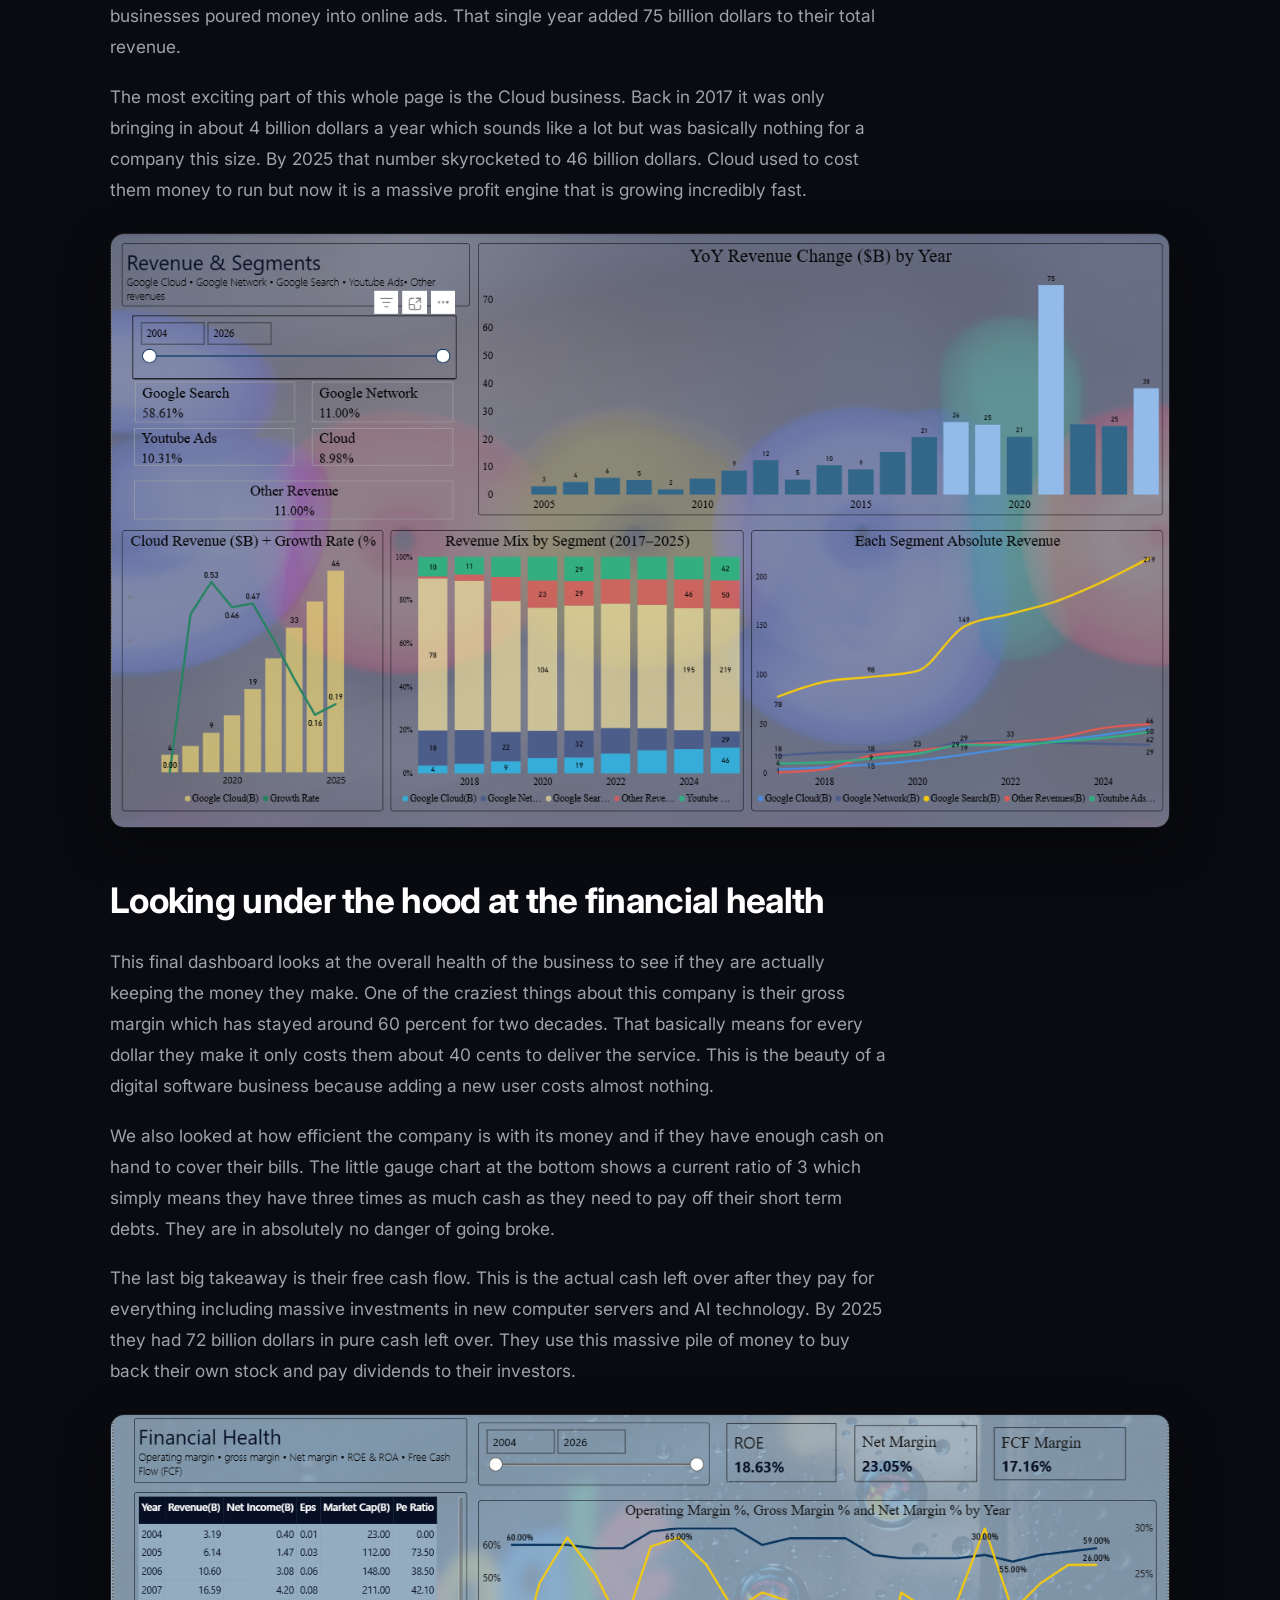
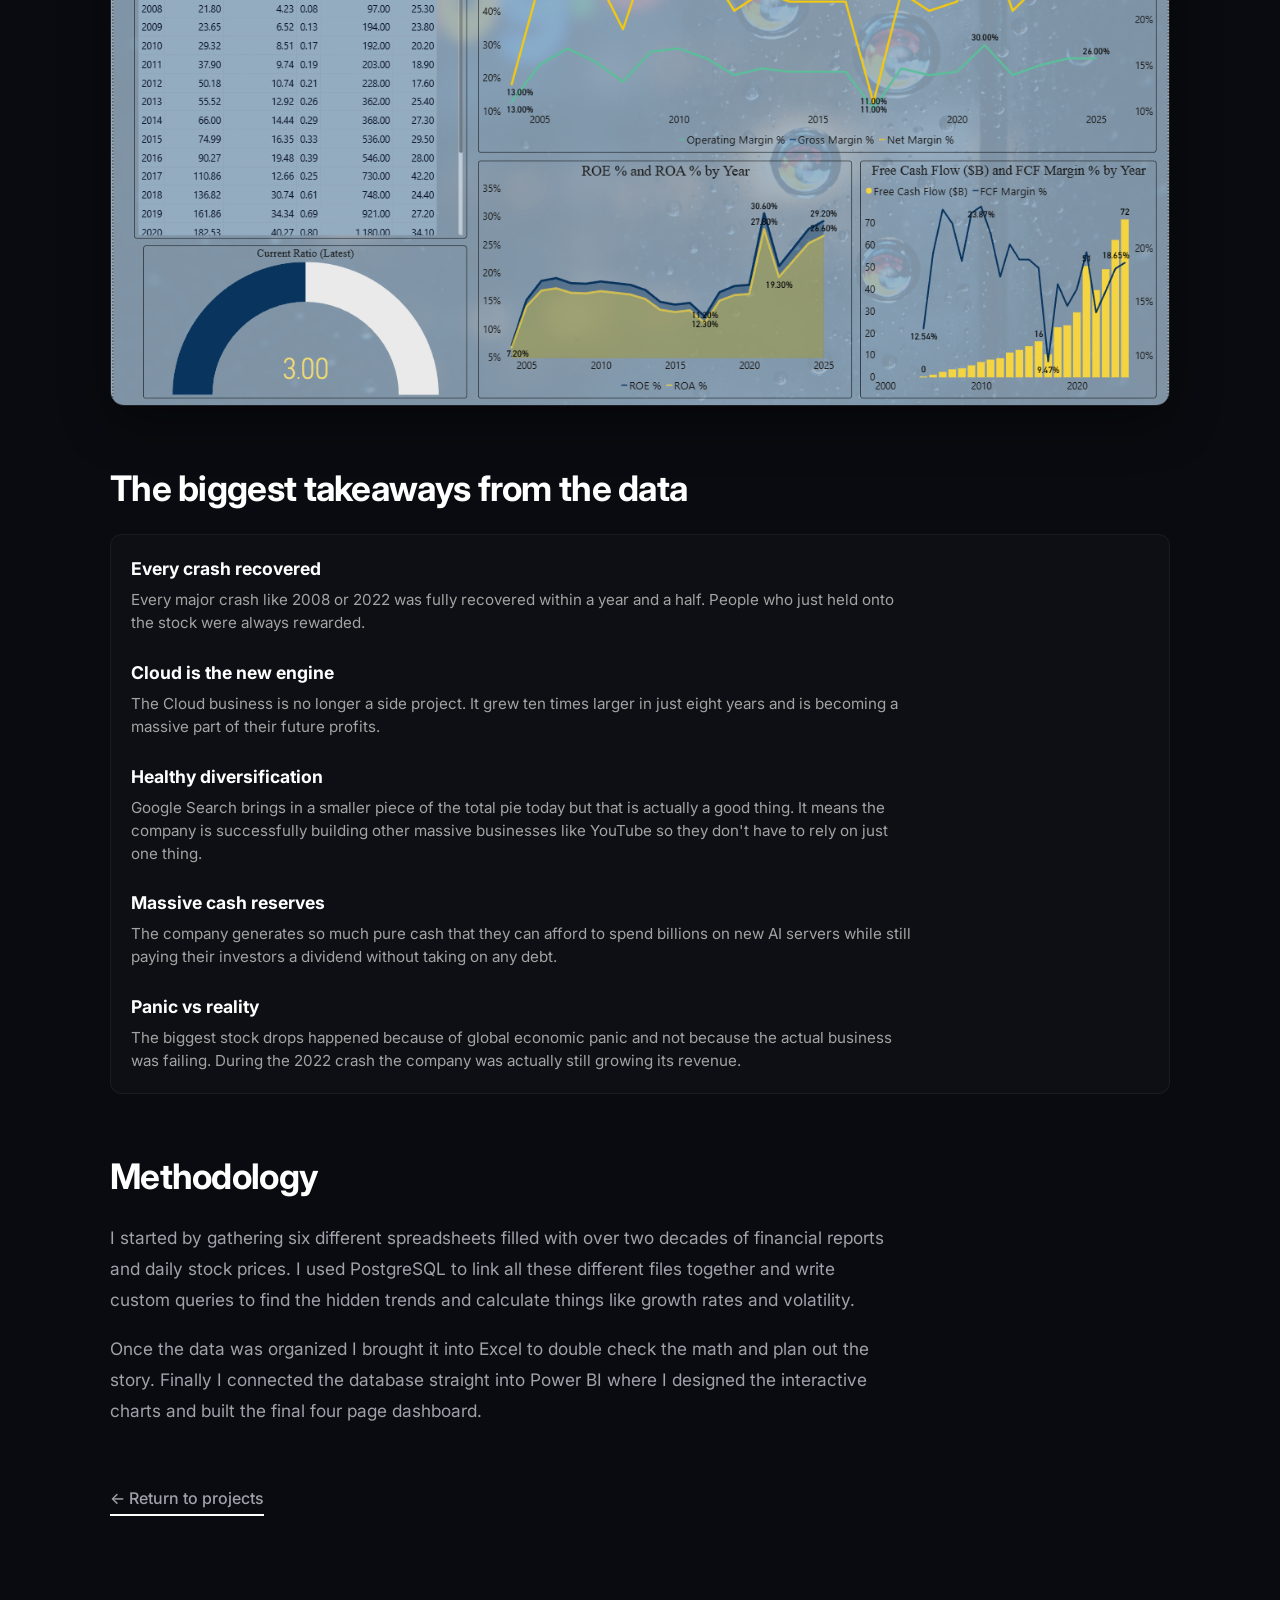
==== commit 79e8bd3c: "Add links to interactive dashboard and SQL scripts" ====
--- a/projects/google-stock/index.html
+++ b/projects/google-stock/index.html
@@ -244,6 +244,15 @@
                     <span>Power BI</span>
                     <span>Excel</span>
                 </div>
+                <div style="margin-top: 32px; display: flex; gap: 16px; flex-wrap: wrap;">
+                <a href="https://drive.google.com/file/d/1acetcBKYz-wZJab7i_zDeXGFLILMKMcl/view?usp=sharing" target="_blank" style="padding: 12px 24px; background: var(--accent-blue, #4f8ef7); color: #fff; text-decoration: none; border-radius: 8px; font-weight: 600; font-size: 0.95rem; transition: transform 0.2s, opacity 0.2s;" onmouseover="this.style.opacity='0.9'; this.style.transform='translateY(-2px)';" onmouseout="this.style.opacity='1'; this.style.transform='translateY(0)';">
+                    ↗ View Interactive Dashboard
+                </a>
+                
+                <a href="https://github.com/priyashh/priyashh.github.io/tree/main/projects/google-stock" target="_blank" style="padding: 12px 24px; background: rgba(255,255,255,0.04); color: #fff; text-decoration: none; border-radius: 8px; font-weight: 600; font-size: 0.95rem; border: 1px solid rgba(255,255,255,0.1); transition: transform 0.2s, border-color 0.2s;" onmouseover="this.style.borderColor='var(--accent-blue, #4f8ef7)'; this.style.transform='translateY(-2px)';" onmouseout="this.style.borderColor='rgba(255,255,255,0.1)'; this.style.transform='translateY(0)';">
+                    ↓ View SQL Scripts
+                </a>
+            </div>
             </div>
         </div>
 
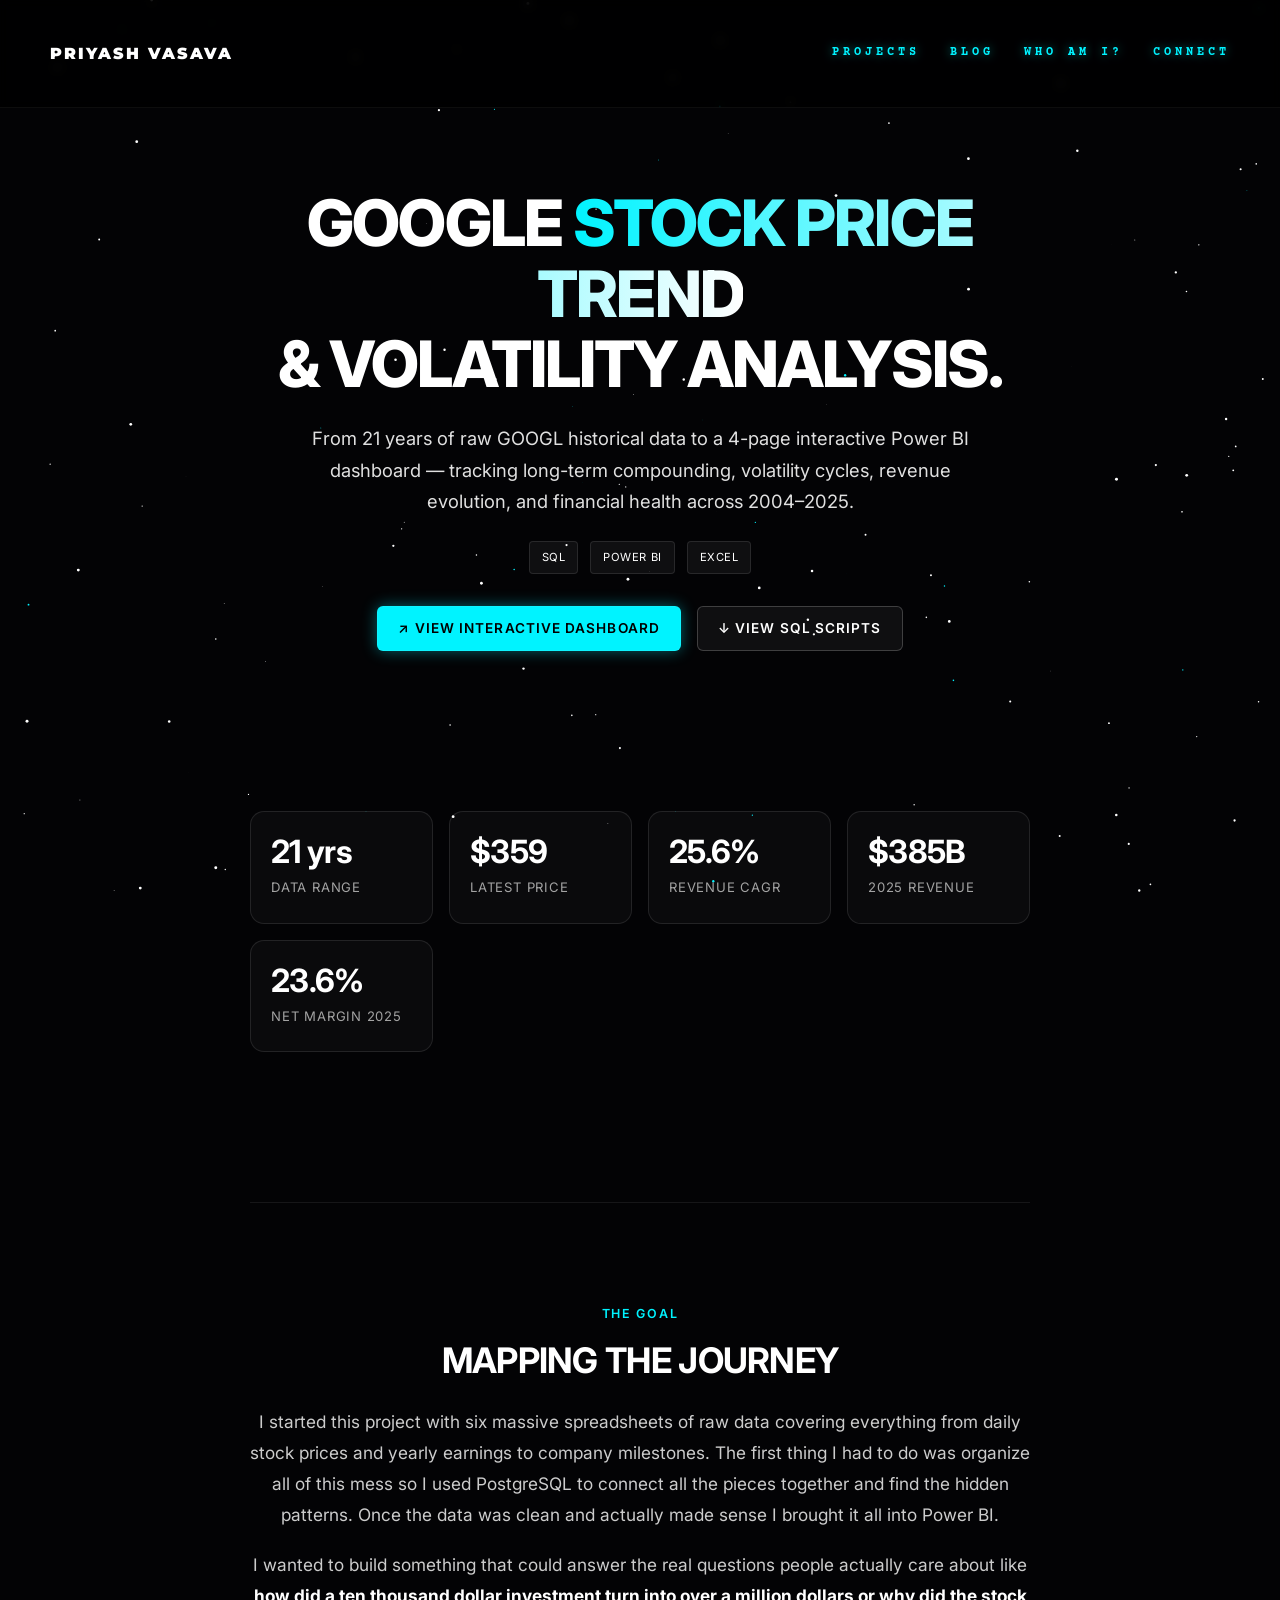
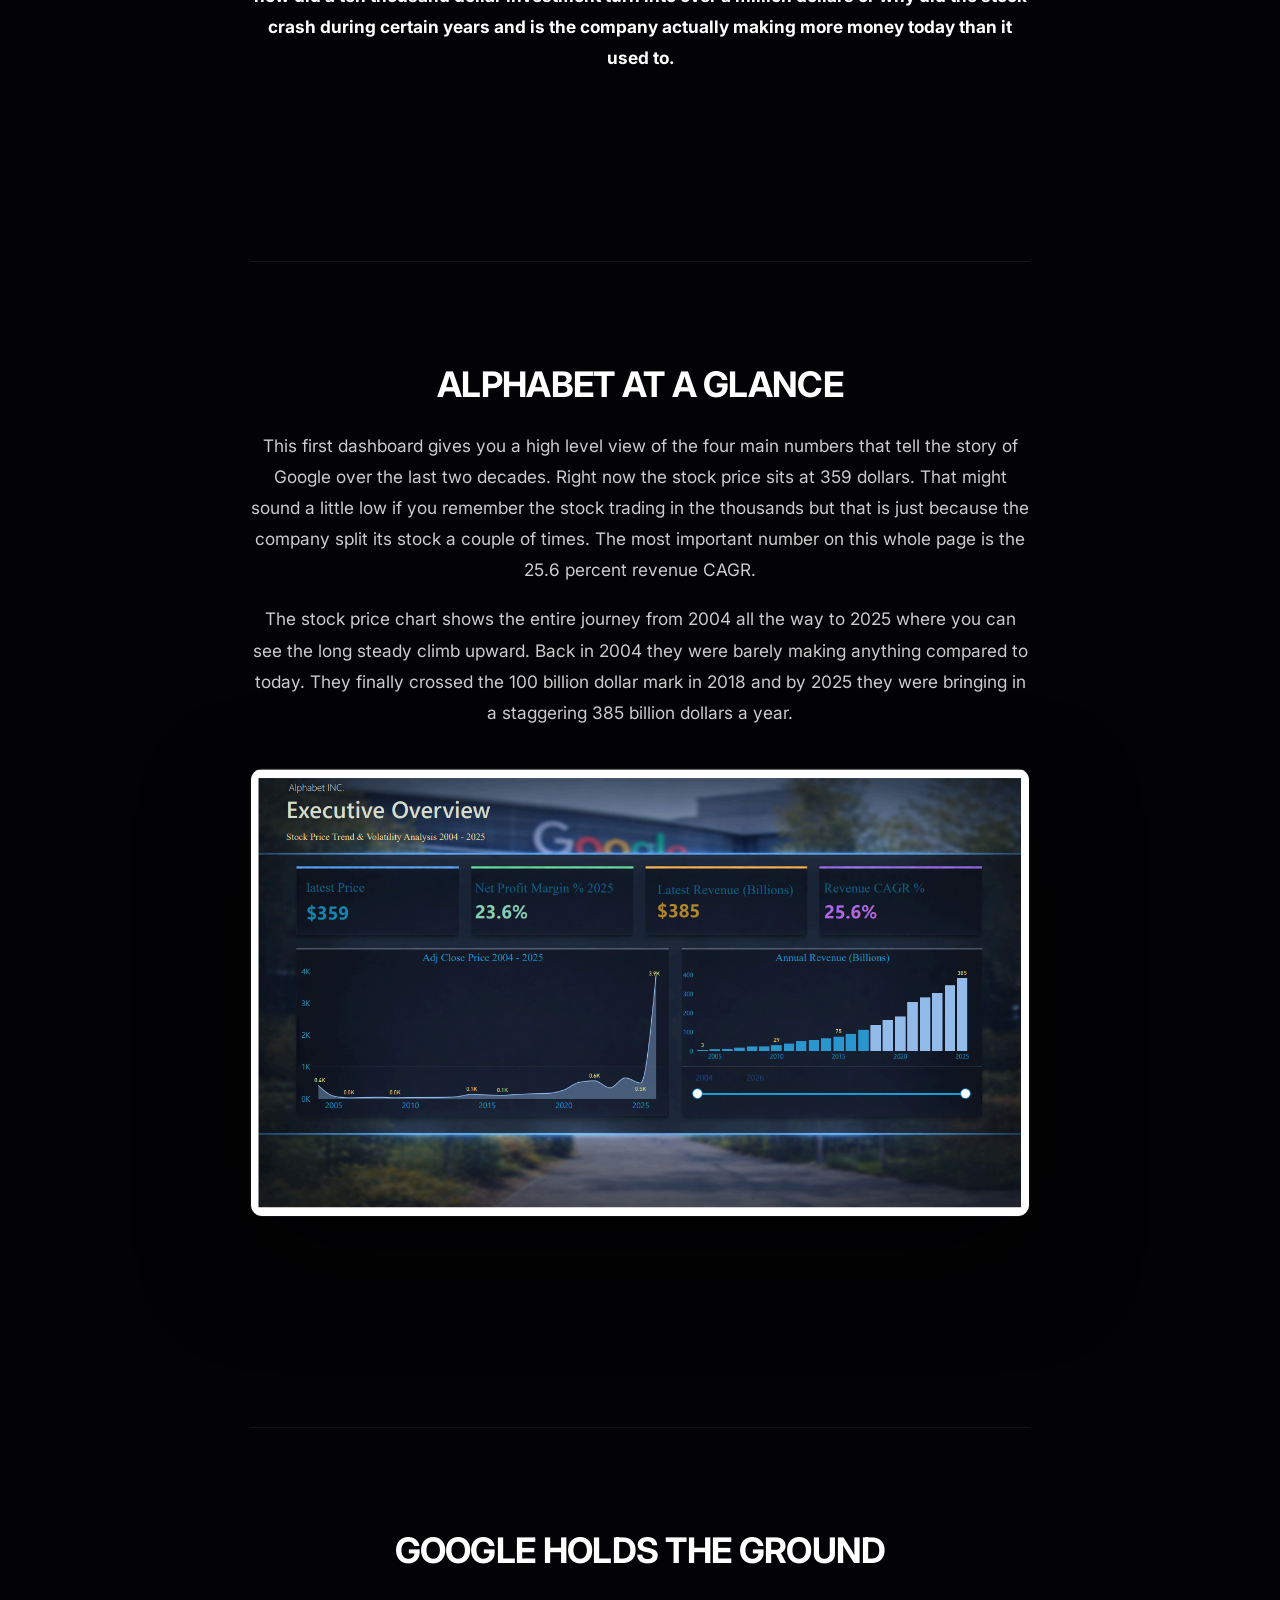
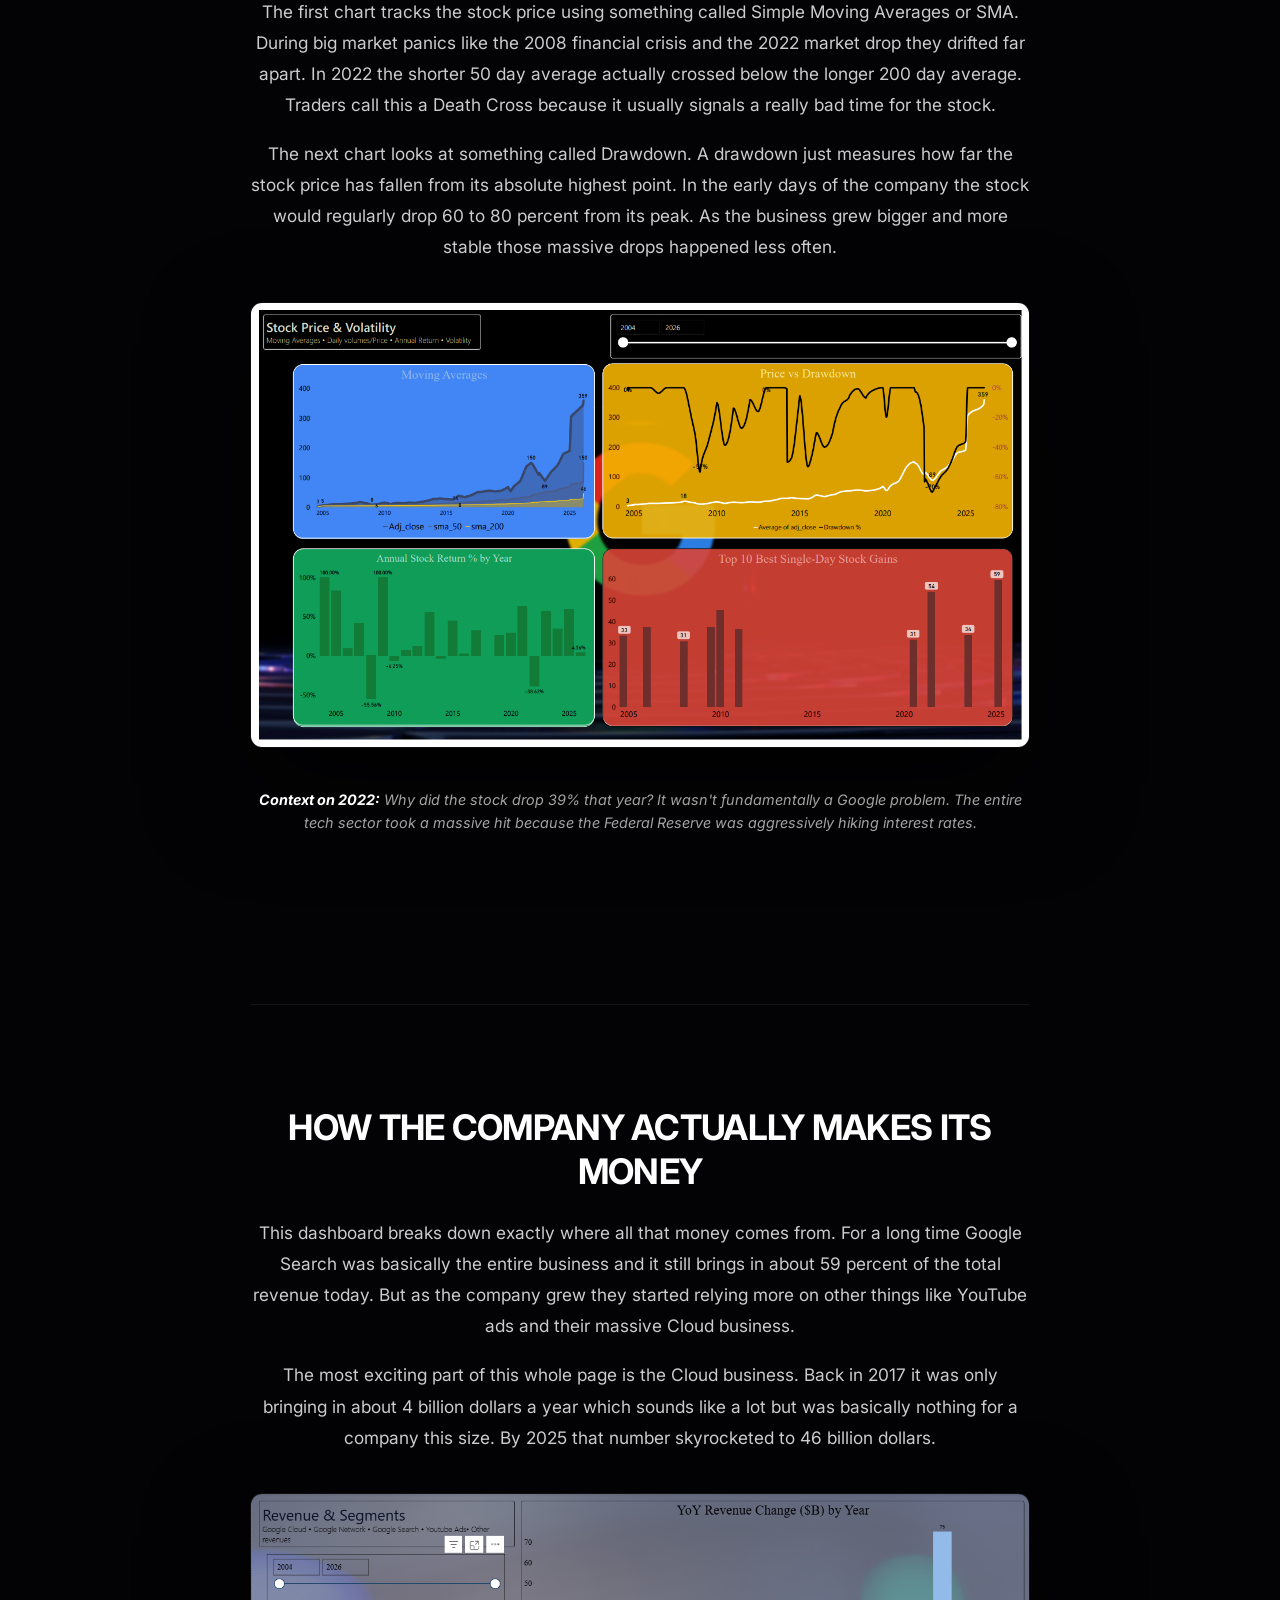
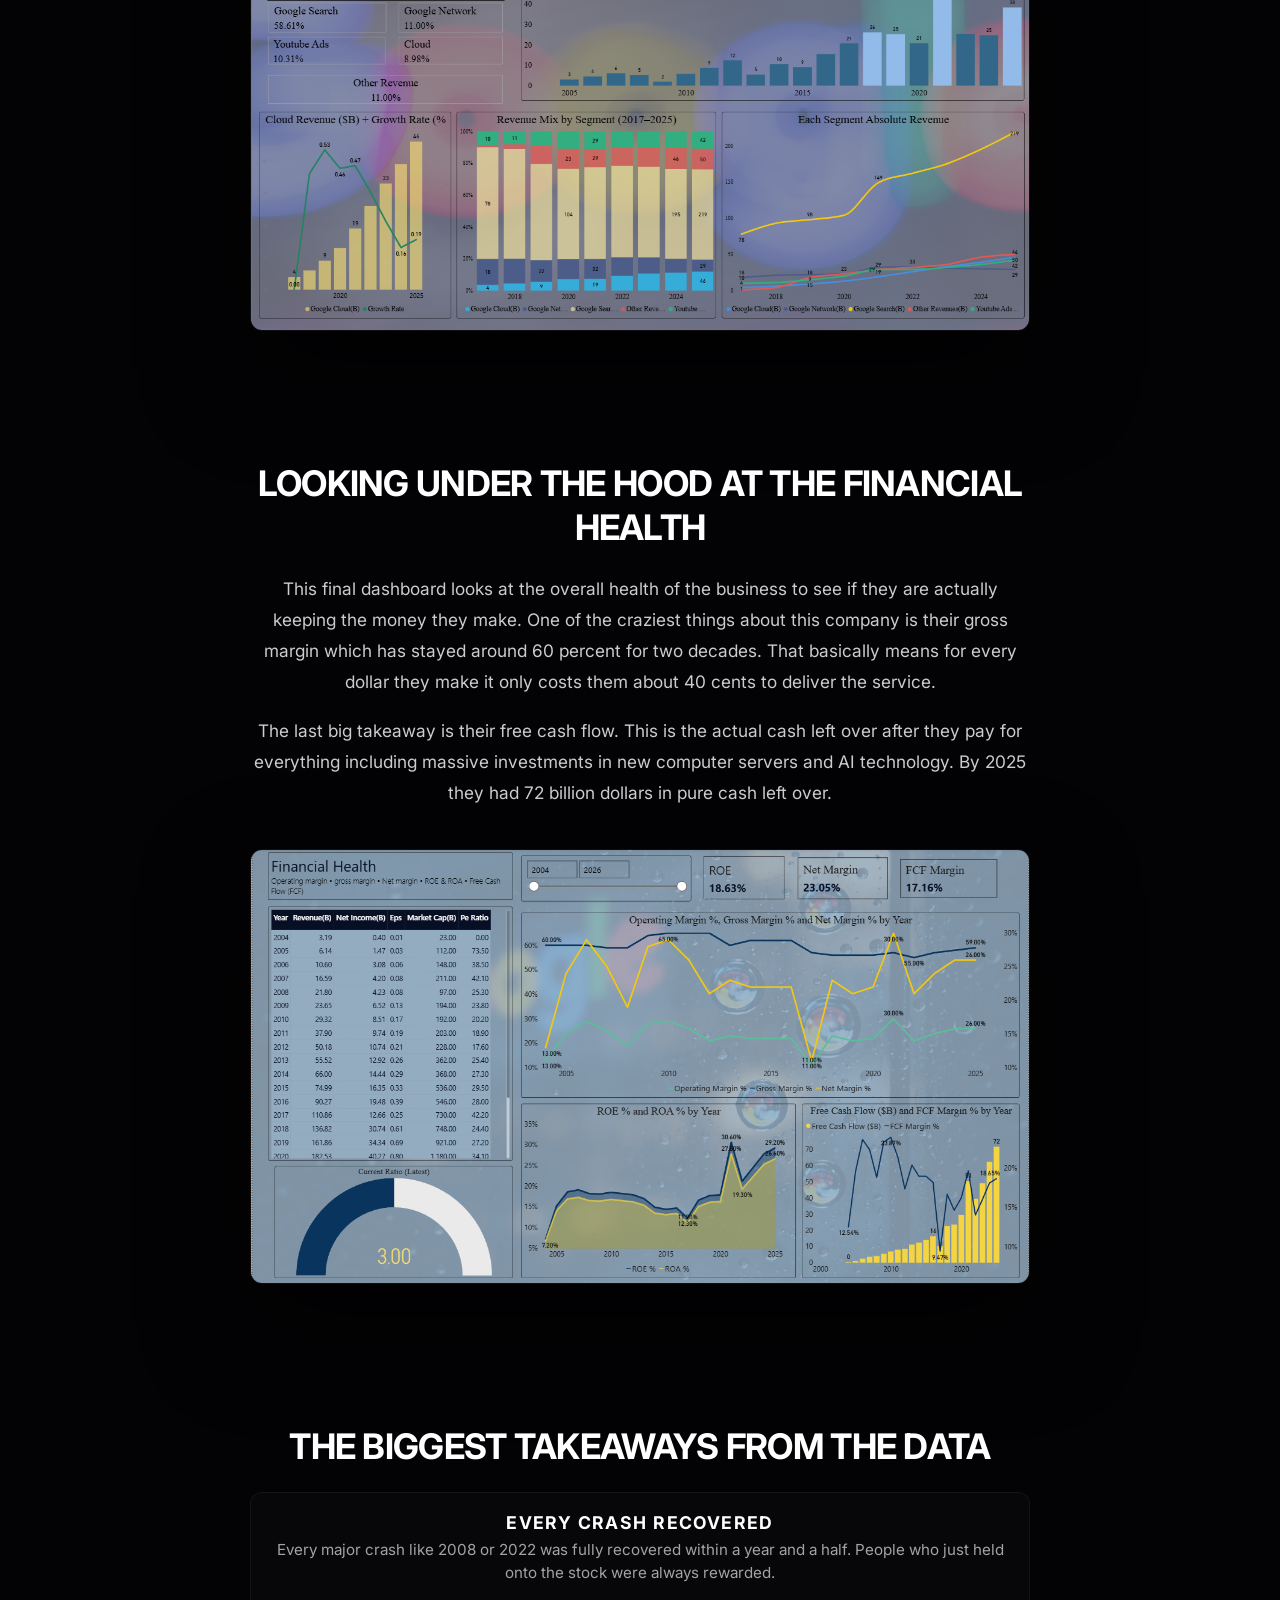
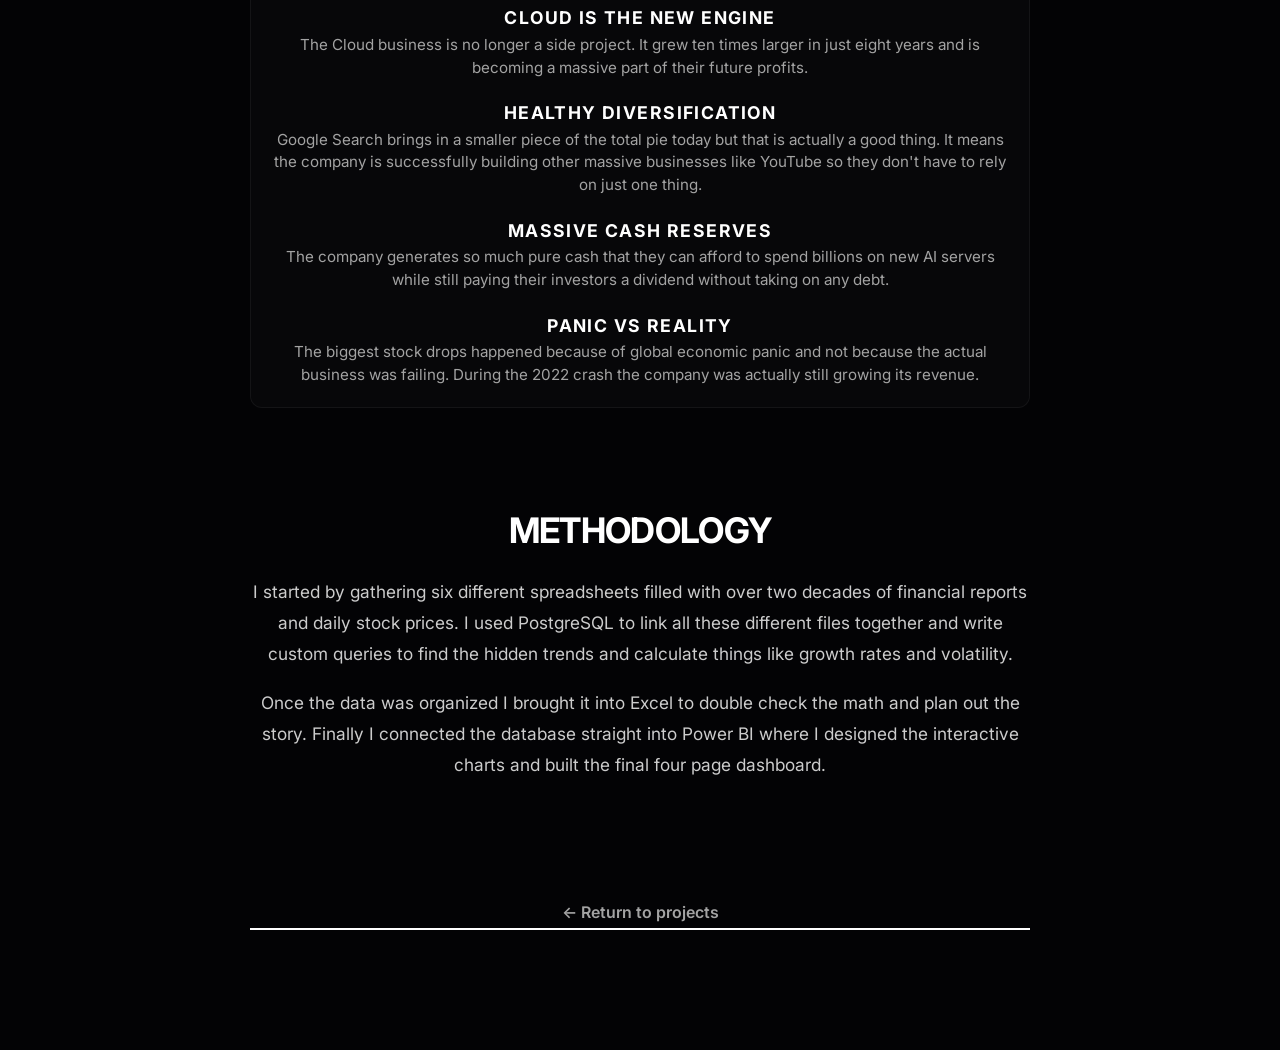
==== commit bd89c13b: "Refactor index.html for styling and content updates Refactor HTML structure and styling for improved" ====
--- a/projects/google-stock/index.html
+++ b/projects/google-stock/index.html
@@ -5,24 +5,175 @@
     <meta name="viewport" content="width=device-width, initial-scale=1.0">
     <title>Google Stock Analysis | Priyash Vasava</title>
     <link rel="stylesheet" href="../../style.css">
+    
+    <!-- Fonts -->
+    <link rel="preconnect" href="https://fonts.googleapis.com">
+    <link rel="preconnect" href="https://fonts.gstatic.com" crossorigin>
+    <link href="https://fonts.googleapis.com/css2?family=Courier+Prime:wght@400;700&family=Inter:wght@300;500;600;700;800&family=Montserrat:wght@300;700;900&display=swap" rel="stylesheet">
+    
     <style>
+        /* --- GLOBAL & FIXED CANVAS --- */
+        body {
+            background-color: #030305;
+            color: #ffffff;
+            margin: 0;
+            padding: 0;
+            overflow-x: hidden;
+            font-family: 'Inter', sans-serif;
+        }
+
+        #bg-canvas {
+            position: fixed;
+            top: 0; left: 0;
+            width: 100vw; height: 100vh;
+            z-index: -1; 
+            pointer-events: none;
+        }
+
+        /* --- FORCE VISIBILITY --- */
+        .animate, .case-hero, .stat-bar, .section-block, .findings-grid {
+            opacity: 1 !important;
+            visibility: visible !important;
+            transform: none !important;
+        }
+
         .case-wrapper {
+            position: relative;
+            z-index: 10;
             max-width: 1100px;
             margin: 0 auto;
             padding: 40px 20px 120px 20px;
         }
 
+        /* --- NAVBAR --- */
+        .navbar {
+            position: relative;
+            z-index: 10;
+            display: flex;
+            justify-content: space-between;
+            align-items: center;
+            padding: 40px 50px;
+        }
+
+        .navbar .logo {
+            font-family: 'Montserrat', sans-serif;
+            font-weight: 900;
+            font-size: 16px;
+            color: #fff;
+            letter-spacing: 2px;
+            text-decoration: none;
+        }
+
+        .navbar .nav-links {
+            display: flex; gap: 30px;
+        }
+
+        .navbar .nav-links a {
+            font-family: 'Courier Prime', monospace;
+            color: #00f3ff;
+            font-size: 12px;
+            letter-spacing: 4px;
+            text-transform: uppercase;
+            text-shadow: 0 0 10px rgba(0, 243, 255, 0.5);
+            text-decoration: none;
+            transition: all 0.3s ease;
+        }
+        
+        .navbar .nav-links a:hover {
+            color: #fff;
+            text-shadow: 0 0 15px rgba(255, 255, 255, 0.8);
+        }
+
+        /* --- HERO SECTION --- */
         .case-hero {
             margin-bottom: 70px;
-        }
-
-        .case-hero .meta-tags {
+            padding-top: 40px;
+            text-align: center;
             display: flex;
-            gap: 10px;
-            flex-wrap: wrap;
+            flex-direction: column;
+            align-items: center;
+        }
+
+        .hero-title {
+            font-size: clamp(2.4rem, 5vw, 4rem);
+            font-weight: 800;
+            letter-spacing: -0.03em;
+            line-height: 1.1;
             margin-bottom: 24px;
-        }
-
+            color: #ffffff !important;
+        }
+
+        .text-gradient {
+            background: linear-gradient(90deg, #00f3ff, #ffffff);
+            -webkit-background-clip: text;
+            -webkit-text-fill-color: transparent;
+        }
+
+        .hero-desc {
+            font-size: 1.15rem;
+            color: #e0e0e0 !important;
+            line-height: 1.7;
+            max-width: 680px;
+            margin: 0 auto;
+        }
+
+        .slide-tags {
+            display: flex;
+            justify-content: center;
+            gap: 12px;
+        }
+
+        .slide-tags span {
+            font-size: 0.7rem;
+            color: #fff;
+            background: rgba(255,255,255,0.05);
+            padding: 6px 12px;
+            border: 1px solid rgba(255,255,255,0.1);
+            border-radius: 4px;
+            text-transform: uppercase;
+            letter-spacing: 0.05em;
+        }
+
+        /* Buttons */
+        .cyber-btn-primary {
+            display: inline-block;
+            padding: 12px 24px;
+            background-color: #00f3ff !important;
+            color: #000000 !important;
+            text-decoration: none;
+            border-radius: 8px;
+            font-weight: 800;
+            font-size: 0.95rem;
+            box-shadow: 0 0 15px rgba(0,243,255,0.4);
+            border: 1px solid #00f3ff;
+            transition: all 0.2s;
+        }
+        .cyber-btn-primary:hover {
+            transform: translateY(-2px);
+            box-shadow: 0 0 25px rgba(0,243,255,0.7);
+            background-color: #ffffff !important;
+            border-color: #ffffff !important;
+        }
+
+        .cyber-btn-secondary {
+            display: inline-block;
+            padding: 12px 24px;
+            background-color: rgba(255,255,255,0.05) !important;
+            color: #ffffff !important;
+            text-decoration: none;
+            border-radius: 8px;
+            font-weight: 600;
+            font-size: 0.95rem;
+            border: 1px solid rgba(255,255,255,0.2) !important;
+            transition: all 0.2s;
+        }
+        .cyber-btn-secondary:hover {
+            border-color: #00f3ff !important;
+            color: #00f3ff !important;
+            transform: translateY(-2px);
+        }
+
+        /* --- STAT BAR --- */
         .stat-bar {
             display: grid;
             grid-template-columns: repeat(auto-fit, minmax(160px, 1fr));
@@ -31,8 +182,8 @@
         }
 
         .stat-card {
-            background: var(--glass-bg, rgba(255,255,255,0.04));
-            border: 1px solid var(--glass-border, rgba(255,255,255,0.1));
+            background: rgba(255,255,255,0.03);
+            border: 1px solid rgba(255,255,255,0.1);
             border-radius: 14px;
             padding: 24px 20px;
         }
@@ -40,7 +191,7 @@
         .stat-card .stat-value {
             font-size: clamp(1.6rem, 2.5vw, 2.2rem);
             font-weight: 700;
-            color: var(--text-main);
+            color: #ffffff;
             letter-spacing: -0.02em;
             line-height: 1;
             margin-bottom: 8px;
@@ -48,177 +199,37 @@
 
         .stat-card .stat-label {
             font-size: 0.82rem;
-            color: var(--text-muted);
+            color: #a3a3a3;
             letter-spacing: 0.06em;
             text-transform: uppercase;
         }
 
-        .section-block {
-            margin-bottom: 70px;
-        }
-
-        .section-block .section-eyebrow {
-            font-size: 0.78rem;
-            font-weight: 600;
-            letter-spacing: 0.14em;
-            text-transform: uppercase;
-            color: var(--text-muted);
-            margin-bottom: 14px;
-        }
-
-        .section-block h2 {
-            font-size: clamp(1.6rem, 2.8vw, 2.2rem);
-            font-weight: 700;
-            letter-spacing: -0.02em;
-            color: var(--text-main);
-            margin-bottom: 24px;
-            line-height: 1.25;
-        }
-
-        .section-block p {
-            font-size: 1.08rem;
-            color: var(--text-muted);
-            line-height: 1.8;
-            margin-bottom: 18px;
-            max-width: 780px;
-        }
-
-        .section-block p strong {
-            color: var(--text-main);
-        }
-
-        .dashboard-img {
-            width: 100%;
-            border-radius: 14px;
-            border: 1px solid var(--glass-border, rgba(255,255,255,0.1));
-            box-shadow: 0 16px 48px rgba(0,0,0,0.4);
-            margin: 28px 0;
-            display: block;
-        }
-
-        .img-caption {
-            font-size: 0.82rem;
-            color: var(--text-muted);
-            text-align: center;
-            margin-top: -16px;
-            margin-bottom: 32px;
-            letter-spacing: 0.03em;
-        }
-
-        .findings-grid {
-            display: grid;
-            grid-template-columns: repeat(auto-fit, minmax(280px, 1fr));
-            gap: 20px;
-            margin-top: 30px;
-        }
-
-        .finding-card {
-            background: var(--glass-bg, rgba(255,255,255,0.04));
-            border: 1px solid var(--glass-border, rgba(255,255,255,0.1));
-            border-radius: 14px;
-            padding: 26px 24px;
-            transition: border-color 0.25s, transform 0.25s;
-        }
-
-        .finding-card:hover {
-            border-color: var(--accent-blue, #4f8ef7);
-            transform: translateY(-3px);
-        }
-
-        .finding-card .finding-number {
-            font-size: 0.75rem;
-            font-weight: 700;
-            letter-spacing: 0.12em;
-            text-transform: uppercase;
-            color: var(--accent-blue, #4f8ef7);
-            margin-bottom: 12px;
-        }
-
-        .finding-card h3 {
-            font-size: 1.05rem;
-            font-weight: 700;
-            color: var(--text-main);
-            margin-bottom: 10px;
-            line-height: 1.3;
-        }
-
-        .finding-card p {
-            font-size: 0.92rem;
-            color: var(--text-muted);
-            line-height: 1.7;
-        }
-
-        .method-steps {
-            display: flex;
-            flex-direction: column;
-            gap: 0;
-            margin-top: 30px;
-        }
-
-        .method-step {
-            display: flex;
-            gap: 24px;
-            padding: 28px 0;
-            border-bottom: 1px solid var(--glass-border, rgba(255,255,255,0.07));
-        }
-
-        .method-step:last-child {
-            border-bottom: none;
-        }
-
-        .step-num {
-            font-size: 0.75rem;
-            font-weight: 700;
-            color: var(--accent-blue, #4f8ef7);
-            letter-spacing: 0.1em;
-            min-width: 36px;
-            padding-top: 3px;
-        }
-
-        .step-content h4 {
-            font-size: 1rem;
-            font-weight: 700;
-            color: var(--text-main);
-            margin-bottom: 8px;
-        }
-
-        .step-content p {
-            font-size: 0.92rem;
-            color: var(--text-muted);
-            line-height: 1.7;
-        }
-
-        .back-link {
-            display: inline-block;
-            margin-top: 20px;
-            font-weight: 500;
-            color: var(--text-muted);
-            border-bottom: 2px solid var(--text-main);
-            padding-bottom: 2px;
-            transition: 0.3s;
-        }
-
-        .back-link:hover {
-            color: var(--accent-blue);
-            border-color: var(--accent-blue);
-        }
-
-        .section-divider {
-            border: none;
-            border-top: 1px solid var(--glass-border, rgba(255,255,255,0.08));
-            margin: 60px 0;
-        }
+        /* --- CONTENT BLOCKS --- */
+        .section-block { margin-bottom: 70px; }
+        .section-eyebrow { font-size: 0.78rem; font-weight: 600; letter-spacing: 0.14em; text-transform: uppercase; color: #00f3ff; margin-bottom: 14px; }
+        .section-block h2 { font-size: clamp(1.6rem, 2.8vw, 2.2rem); font-weight: 700; letter-spacing: -0.02em; color: #ffffff; margin-bottom: 24px; line-height: 1.25; }
+        .section-block p { font-size: 1.08rem; color: #cccccc; line-height: 1.8; margin-bottom: 18px; max-width: 780px; }
+        .section-block p strong { color: #ffffff; }
+        
+        .dashboard-img { width: 100%; border-radius: 14px; border: 1px solid rgba(255,255,255,0.1); box-shadow: 0 16px 48px rgba(0,0,0,0.6); margin: 28px 0; display: block; }
+        
+        .back-link { display: inline-block; margin-top: 20px; font-weight: 600; color: #a3a3a3; border-bottom: 2px solid #ffffff; padding-bottom: 2px; transition: 0.3s; text-decoration: none; }
+        .back-link:hover { color: #00f3ff; border-color: #00f3ff; }
+        .section-divider { border: none; border-top: 1px solid rgba(255,255,255,0.08); margin: 60px 0; }
 
         @media (max-width: 700px) {
             .stat-bar { grid-template-columns: repeat(2, 1fr); }
-            .findings-grid { grid-template-columns: 1fr; }
+            .navbar { padding: 20px; flex-direction: column; gap: 15px; }
         }
     </style>
 </head>
 <body>
 
+    <!-- Ambient Stars Fixed Canvas -->
+    <canvas id="bg-canvas"></canvas>
+
     <nav class="navbar">
-        <a href="../../index.html" class="logo">Priyash Vasava</a>
+        <a href="../../index.html" class="logo">PRIYASH VASAVA</a>
         <div class="nav-links">
             <a href="../../index.html#projects">Projects</a>
             <a href="../../blog.html">Blog</a>
@@ -230,137 +241,88 @@
     <div class="case-wrapper">
 
         <!-- Hero -->
-        <div class="case-hero animate">
-            
-            <h1 style="font-size: clamp(2.4rem, 5vw, 4rem); font-weight: 700; letter-spacing: -0.03em; line-height: 1.1; margin-bottom: 24px;">
-                Google <span class="text-gradient">stock price trend</span> & volatility analysis.
+        <div class="case-hero">
+            <h1 class="hero-title">
+                GOOGLE <span class="text-gradient">STOCK PRICE TREND</span><br>& VOLATILITY ANALYSIS.
             </h1>
-            <p style="font-size: 1.15rem; color: var(--text-muted); line-height: 1.7; max-width: 680px;">
+            <p class="hero-desc">
                 From 21 years of raw GOOGL historical data to a 4-page interactive Power BI dashboard — tracking long-term compounding, volatility cycles, revenue evolution, and financial health across 2004–2025.
             </p>
             <div style="margin-top: 24px;">
-                <div class="slide-tags" style="display: inline-flex;">
+                <div class="slide-tags">
                     <span>SQL</span>
                     <span>Power BI</span>
                     <span>Excel</span>
                 </div>
-                <div style="margin-top: 32px; display: flex; gap: 16px; flex-wrap: wrap;">
-                <a href="https://drive.google.com/file/d/1acetcBKYz-wZJab7i_zDeXGFLILMKMcl/view?usp=sharing" target="_blank" style="padding: 12px 24px; background: var(--accent-blue, #4f8ef7); color: #fff; text-decoration: none; border-radius: 8px; font-weight: 600; font-size: 0.95rem; transition: transform 0.2s, opacity 0.2s;" onmouseover="this.style.opacity='0.9'; this.style.transform='translateY(-2px)';" onmouseout="this.style.opacity='1'; this.style.transform='translateY(0)';">
-                    ↗ View Interactive Dashboard
-                </a>
-                
-                <a href="https://github.com/priyashh/priyashh.github.io/tree/main/projects/google-stock" target="_blank" style="padding: 12px 24px; background: rgba(255,255,255,0.04); color: #fff; text-decoration: none; border-radius: 8px; font-weight: 600; font-size: 0.95rem; border: 1px solid rgba(255,255,255,0.1); transition: transform 0.2s, border-color 0.2s;" onmouseover="this.style.borderColor='var(--accent-blue, #4f8ef7)'; this.style.transform='translateY(-2px)';" onmouseout="this.style.borderColor='rgba(255,255,255,0.1)'; this.style.transform='translateY(0)';">
-                    ↓ View SQL Scripts
-                </a>
+                <div style="margin-top: 32px; display: flex; justify-content: center; gap: 16px; flex-wrap: wrap;">
+                    <a href="https://drive.google.com/file/d/1acetcBKYz-wZJab7i_zDeXGFLILMKMcl/view?usp=sharing" target="_blank" class="cyber-btn-primary">
+                        ↗ VIEW INTERACTIVE DASHBOARD
+                    </a>
+                    
+                    <a href="https://github.com/priyashh/priyashh.github.io/tree/main/projects/google-stock" target="_blank" class="cyber-btn-secondary">
+                        ↓ VIEW SQL SCRIPTS
+                    </a>
+                </div>
             </div>
-            </div>
         </div>
 
         <!-- Stat Bar -->
-        <div class="stat-bar animate" style="animation-delay: 0.15s;">
-            <div class="stat-card">
-                <div class="stat-value">21 yrs</div>
-                <div class="stat-label">Data Range</div>
-            </div>
-            <div class="stat-card">
-                <div class="stat-value">$359</div>
-                <div class="stat-label">Latest Price</div>
-            </div>
-            <div class="stat-card">
-                <div class="stat-value">25.6%</div>
-                <div class="stat-label">Revenue CAGR</div>
-            </div>
-            <div class="stat-card">
-                <div class="stat-value">$385B</div>
-                <div class="stat-label">2025 Revenue</div>
-            </div>
-            <div class="stat-card">
-                <div class="stat-value">23.6%</div>
-                <div class="stat-label">Net Margin 2025</div>
-            </div>
+        <div class="stat-bar">
+            <div class="stat-card"><div class="stat-value">21 yrs</div><div class="stat-label">Data Range</div></div>
+            <div class="stat-card"><div class="stat-value">$359</div><div class="stat-label">Latest Price</div></div>
+            <div class="stat-card"><div class="stat-value">25.6%</div><div class="stat-label">Revenue CAGR</div></div>
+            <div class="stat-card"><div class="stat-value">$385B</div><div class="stat-label">2025 Revenue</div></div>
+            <div class="stat-card"><div class="stat-value">23.6%</div><div class="stat-label">Net Margin 2025</div></div>
         </div>
 
         <hr class="section-divider">
 
-        <!-- The Goal -->
-        <div class="section-block animate" style="animation-delay: 0.2s;">
+        <!-- Content -->
+        <div class="section-block">
             <div class="section-eyebrow">The Goal</div>
             <h2>Mapping the journey</h2>
-            <p>
-                I started this project with six massive spreadsheets of raw data covering everything from daily stock prices and yearly earnings to company milestones. The first thing I had to do was organize all of this mess so I used PostgreSQL to connect all the pieces together and find the hidden patterns. Once the data was clean and actually made sense I brought it all into Power BI.  I wanted to build something that could answer the real questions people actually care about like <strong>how did a ten thousand dollar investment turn into over a million dollars or why did the stock crash during certain years and is the company actually making more money today than it used to.</strong>
+            <p>I started this project with six massive spreadsheets of raw data covering everything from daily stock prices and yearly earnings to company milestones. The first thing I had to do was organize all of this mess so I used PostgreSQL to connect all the pieces together and find the hidden patterns. Once the data was clean and actually made sense I brought it all into Power BI.</p>
+            <p>I wanted to build something that could answer the real questions people actually care about like <strong>how did a ten thousand dollar investment turn into over a million dollars or why did the stock crash during certain years and is the company actually making more money today than it used to.</strong></p>
+        </div>
+
+        <hr class="section-divider">
+
+        <div class="section-block">
+            <h2>Alphabet at a glance</h2>
+            <p>This first dashboard gives you a high level view of the four main numbers that tell the story of Google over the last two decades. Right now the stock price sits at 359 dollars. That might sound a little low if you remember the stock trading in the thousands but that is just because the company split its stock a couple of times. The most important number on this whole page is the 25.6 percent revenue CAGR.</p>
+            <p>The stock price chart shows the entire journey from 2004 all the way to 2025 where you can see the long steady climb upward. Back in 2004 they were barely making anything compared to today. They finally crossed the 100 billion dollar mark in 2018 and by 2025 they were bringing in a staggering 385 billion dollars a year.</p>
+            <img src="../../assets/google_executive_summary.png" alt="Google Stock Executive Overview Dashboard" class="dashboard-img" onerror="this.style.display='none'">
+        </div>
+
+        <hr class="section-divider">
+
+        <div class="section-block">
+            <h2>Google holds the ground</h2>
+            <p>The first chart tracks the stock price using something called Simple Moving Averages or SMA. During big market panics like the 2008 financial crisis and the 2022 market drop they drifted far apart. In 2022 the shorter 50 day average actually crossed below the longer 200 day average. Traders call this a Death Cross because it usually signals a really bad time for the stock.</p>
+            <p>The next chart looks at something called Drawdown. A drawdown just measures how far the stock price has fallen from its absolute highest point. In the early days of the company the stock would regularly drop 60 to 80 percent from its peak. As the business grew bigger and more stable those massive drops happened less often.</p>
+            <img src="../../assets/google.png" alt="Google Stock Price and Volatility Dashboard" class="dashboard-img" onerror="this.style.display='none'">
+            <p style="font-size: 0.9rem; font-style: italic; text-align: center; color: #a3a3a3; max-width: 800px; margin: 16px auto 0; line-height: 1.6;">
+                <strong>Context on 2022:</strong> Why did the stock drop 39% that year? It wasn't fundamentally a Google problem. The entire tech sector took a massive hit because the Federal Reserve was aggressively hiking interest rates.
             </p>
-            <p>
-                The final result is a four part visual dashboard that breaks down the entire twenty one year journey of the company. It walks you through a high level summary then dives deep into the stock price history the different ways the company makes money and finally the overall financial health of the business.
-            </p>
         </div>
 
         <hr class="section-divider">
 
-        <div class="section-block animate">
-            <h2>Alphabet at a glance</h2>
-            <p>
-                This first dashboard gives you a high level view of the four main numbers that tell the story of Google over the last two decades. Right now the stock price sits at 359 dollars. That might sound a little low if you remember the stock trading in the thousands but that is just because the company split its stock a couple of times. They basically chopped the expensive shares into smaller cheaper pieces so more normal people could afford to buy them. The most important number on this whole page is the 25.6 percent revenue CAGR. CAGR is just a fancy financial term that stands for Compound Annual Growth Rate. It basically means the company grew the money it brings in by over 25 percent every single year on average. To put that into perspective the overall stock market usually only grows by about 10 percent a year so Google was absolutely crushing the average.
-            </p>
-            <p>
-                The stock price chart shows the entire journey from 2004 all the way to 2025 where you can see the long steady climb upward. The revenue chart next to it tells an even clearer story of just how massive this company became. Back in 2004 they were barely making anything compared to today. They finally crossed the 100 billion dollar mark in 2018 and by 2025 they were bringing in a staggering 385 billion dollars a year.
-            </p>
-            <img src="../../assets/google_executive_summary.png" alt="Google Stock Executive Overview Dashboard" class="dashboard-img">
-        </div>
-
-        <hr class="section-divider">
-
-        <!-- Dashboard 02 — Stock Price & Volatility -->
-        <div class="section-block animate">
-            <h2>Google holds the ground</h2>
-            <p>
-              The first chart tracks the stock price using something called Simple Moving Averages or SMA. An SMA is just the average price of the stock over a set amount of time like 50 days or 200 days. Looking at an average instead of daily prices smooths out the chaotic daily jumps so you can actually see the real trend. Most of the time the 50 day average and the 200 day average track pretty close together but during big market panics like the 2008 financial crisis and the 2022 market drop they drifted far apart. In 2022 the shorter 50 day average actually crossed below the longer 200 day average. Traders call this a Death Cross because it usually signals a really bad time for the stock. Sure enough that same year the stock had its worst year on record and dropped almost 39 percent. But here is the bright side because every time the stock crashed like this it recovered and hit brand new record highs within a year and a half.
-            </p>
-            <p>
-                The next chart looks at something called Drawdown. A drawdown just measures how far the stock price has fallen from its absolute highest point. The chart uses a white line to show these drops and it really puts the risk into perspective. In the early days of the company the stock would regularly drop 60 to 80 percent from its peak. As the business grew bigger and more stable those massive drops happened less often. However even recently in 2022 it still dropped 70 percent from its top before climbing back up. This shows that anyone wanting to hold this stock for the long haul needs to be prepared for some scary drops along the way.
-            </p>
-            <p>
-                The last part shows the yearly returns and the best single days for the stock. You can really see the massive ups and downs here. The stock completely doubled in value during 2004 and 2007 but then lost over half its value in 2008. It had a nice steady run of winning years from 2010 to 2021 before taking a big hit in 2022 and bouncing back again. We also included a table of the top 10 best days the stock ever had. On the absolute best day recently the stock price jumped by 59 dollars in just one day. These massive single day jumps almost always happen right after an earnings surprise which is just when the company publicly announces they made a lot more money than experts thought they would.
-            </p>
-            <img src="../../assets/google.png" alt="Google Stock Price and Volatility Dashboard" class="dashboard-img">
-            <p style="font-size: 0.9rem; font-style: italic; text-align: center; color: #a3a3a3; max-width: 800px; margin: 16px auto 0; line-height: 1.6;">
-    <strong>Context on 2022:</strong> Why did the stock drop 39% that year? It wasn't fundamentally a Google problem. The entire tech sector took a massive hit because the Federal Reserve was aggressively hiking interest rates, and companies started slashing their digital ad budgets out of fear of a looming recession.
-</p>
-        </div>
-
-        <hr class="section-divider">
-
-        <!-- Dashboard 03 — Revenue & Segments -->
-        <div class="section-block animate" style="margin-bottom: 50px;">
-        
+        <div class="section-block" style="margin-bottom: 50px;">
             <h2>How the company actually makes its money</h2>
-            <p>
-                This dashboard breaks down exactly where all that money comes from. For a long time Google Search was basically the entire business and it still brings in about 59 percent of the total revenue today. But as the company grew they started relying more on other things like YouTube ads and their massive Cloud business.
-            </p>
-            <p>
-                The middle chart shows how much the revenue changed from one year to the next. The biggest jump happened right around 2021 when everyone was stuck at home during the pandemic and businesses poured money into online ads. That single year added 75 billion dollars to their total revenue.
-            </p>
-            <p>
-                The most exciting part of this whole page is the Cloud business. Back in 2017 it was only bringing in about 4 billion dollars a year which sounds like a lot but was basically nothing for a company this size. By 2025 that number skyrocketed to 46 billion dollars. Cloud used to cost them money to run but now it is a massive profit engine that is growing incredibly fast.
-            </p>
-            <img src="../../assets/google_revenue_segments.png" alt="Google Revenue Segments Dashboard" class="dashboard-img">
-        </div>
-
-        <div class="section-block animate" style="margin-bottom: 60px;">
-           
+            <p>This dashboard breaks down exactly where all that money comes from. For a long time Google Search was basically the entire business and it still brings in about 59 percent of the total revenue today. But as the company grew they started relying more on other things like YouTube ads and their massive Cloud business.</p>
+            <p>The most exciting part of this whole page is the Cloud business. Back in 2017 it was only bringing in about 4 billion dollars a year which sounds like a lot but was basically nothing for a company this size. By 2025 that number skyrocketed to 46 billion dollars.</p>
+            <img src="../../assets/google_revenue_segments.png" alt="Google Revenue Segments Dashboard" class="dashboard-img" onerror="this.style.display='none'">
+        </div>
+
+        <div class="section-block" style="margin-bottom: 60px;">
             <h2>Looking under the hood at the financial health</h2>
-            <p>
-                This final dashboard looks at the overall health of the business to see if they are actually keeping the money they make. One of the craziest things about this company is their gross margin which has stayed around 60 percent for two decades. That basically means for every dollar they make it only costs them about 40 cents to deliver the service. This is the beauty of a digital software business because adding a new user costs almost nothing.
-            </p>
-            <p>
-                We also looked at how efficient the company is with its money and if they have enough cash on hand to cover their bills. The little gauge chart at the bottom shows a current ratio of 3 which simply means they have three times as much cash as they need to pay off their short term debts. They are in absolutely no danger of going broke.
-            </p>
-            <p>
-                The last big takeaway is their free cash flow. This is the actual cash left over after they pay for everything including massive investments in new computer servers and AI technology. By 2025 they had 72 billion dollars in pure cash left over. They use this massive pile of money to buy back their own stock and pay dividends to their investors.
-            </p>
-            <img src="../../assets/google_financial_health.png" alt="Google Financial Health Dashboard" class="dashboard-img">
-        </div>
-
-        <div class="section-block animate" style="margin-bottom: 60px;">
+            <p>This final dashboard looks at the overall health of the business to see if they are actually keeping the money they make. One of the craziest things about this company is their gross margin which has stayed around 60 percent for two decades. That basically means for every dollar they make it only costs them about 40 cents to deliver the service.</p>
+            <p>The last big takeaway is their free cash flow. This is the actual cash left over after they pay for everything including massive investments in new computer servers and AI technology. By 2025 they had 72 billion dollars in pure cash left over.</p>
+            <img src="../../assets/google_financial_health.png" alt="Google Financial Health Dashboard" class="dashboard-img" onerror="this.style.display='none'">
+        </div>
+
+        <div class="section-block" style="margin-bottom: 60px;">
             <h2>The biggest takeaways from the data</h2>
             <div style="display: grid; gap: 24px; margin-top: 24px; padding: 20px; background: rgba(255,255,255,0.02); border-radius: 12px; border: 1px solid rgba(255,255,255,0.05);">
                 <div>
@@ -386,19 +348,73 @@
             </div>
         </div>
 
-        <div class="section-block animate" style="margin-bottom: 40px;">
+        <div class="section-block" style="margin-bottom: 40px;">
             <h2>Methodology</h2>
-            <p>
-                I started by gathering six different spreadsheets filled with over two decades of financial reports and daily stock prices. I used PostgreSQL to link all these different files together and write custom queries to find the hidden trends and calculate things like growth rates and volatility.
-            </p>
-            <p>
-                Once the data was organized I brought it into Excel to double check the math and plan out the story. Finally I connected the database straight into Power BI where I designed the interactive charts and built the final four page dashboard.
-            </p>
+            <p>I started by gathering six different spreadsheets filled with over two decades of financial reports and daily stock prices. I used PostgreSQL to link all these different files together and write custom queries to find the hidden trends and calculate things like growth rates and volatility.</p>
+            <p>Once the data was organized I brought it into Excel to double check the math and plan out the story. Finally I connected the database straight into Power BI where I designed the interactive charts and built the final four page dashboard.</p>
         </div>
 
         <a href="../../index.html#projects" class="back-link">← Return to projects</a>
 
     </div>
-
+    <!-- MAIN INTERACTIVE SCRIPT FOR BACKGROUND STARS -->
+    <script>
+        const canvas = document.getElementById('bg-canvas');
+        const ctx = canvas.getContext('2d');
+        
+        let W, H;
+        let stars = [];
+
+        class Star {
+            constructor() {
+                this.x = Math.random() * window.innerWidth;
+                this.y = Math.random() * window.innerHeight; 
+                this.z = Math.random() * window.innerWidth; 
+                this.size = Math.random() * 1.5;
+                this.color = Math.random() > 0.8 ? '#00f3ff' : '#ffffff';
+            }
+            update() {
+                // Drift left naturally across whole page
+                this.x -= 0.15 * (W / Math.max(this.z, 1)); 
+                if (this.x < 0) this.x = W;
+            }
+            draw() {
+                let alpha = Math.min(1, W / Math.max(this.z, 1));
+                ctx.fillStyle = this.color;
+                ctx.globalAlpha = alpha;
+                ctx.beginPath(); 
+                ctx.arc(this.x, this.y, this.size, 0, Math.PI * 2); 
+                ctx.fill();
+            }
+        }
+
+        function init() {
+            W = canvas.width = window.innerWidth;
+            H = canvas.height = window.innerHeight;
+            
+            stars = [];
+            for (let i = 0; i < 150; i++) {
+                stars.push(new Star());
+            }
+        }
+
+        window.addEventListener('resize', () => {
+            init();
+        });
+
+        function loop() {
+            ctx.clearRect(0, 0, W, H);
+            
+            stars.forEach(s => {
+                s.update();
+                s.draw();
+            });
+            
+            requestAnimationFrame(loop);
+        }
+
+        init();
+        requestAnimationFrame(loop);
+    </script>
 </body>
 </html>
--- a/style.css
+++ b/style.css
@@ -1,172 +1,458 @@
-@import url('https://fonts.googleapis.com/css2?family=Inter:wght@300;400;500;600&family=Playfair+Display:ital,wght@0,400;0,600;0,700;1,400&display=swap');
-
+/* --- Global Variables & Noir Palette --- */
 :root {
-    --bg-dark: #0a0b10;
-    --text-main: #ffffff;
-    --text-muted: #a1a1aa; /* Softer, highly readable gray */
-    --accent-blue: #3b82f6;
-    --accent-green: #10b981;
-    --glass-bg: rgba(255, 255, 255, 0.03);
-    --glass-border: rgba(255, 255, 255, 0.08);
-}
-
-* { margin: 0; padding: 0; box-sizing: border-box; }
-
-html { 
-    scroll-behavior: smooth; 
-    scroll-padding-top: 100px; 
+    --bg-dark: #000000; /* Deepest black void */
+    --bg-void: #0d0d0d; /* Subtle charcoal void for contrast */
+    --bg-monolith: #141414; /* Monolithic object color */
+    
+    --text-main: #f0f0f0; /* Crisp white for headings */
+    --text-muted: #a3a3a3; /* Muted grey for body paragraphs */
+    
+    --border-subtle: rgba(255, 255, 255, 0.05); /* Invisible compact border */
+    
+    --font-heading: 'Inter', sans-serif; /* Clean sans-serif like the image */
+    --font-body: 'Inter', sans-serif; 
+}
+
+/* --- Clean Up & Reset --- */
+* {
+    margin: 0;
+    padding: 0;
+    box-sizing: border-box;
 }
 
 body {
-    background-color: var(--bg-dark);
-    background-image: 
-        radial-gradient(circle at 15% 50%, rgba(59, 130, 246, 0.08), transparent 25%),
-        radial-gradient(circle at 85% 30%, rgba(16, 185, 129, 0.08), transparent 25%);
-    background-attachment: fixed;
-    color: var(--text-main);
-    font-family: 'Inter', sans-serif;
+    background: var(--bg-dark);
+    color: var(--text-muted);
+    font-family: var(--font-body);
+    font-size: 1rem;
+    line-height: 1.7;
+    overflow-x: hidden;
+}
+
+h1, h2, h3, h4 {
+    font-family: var(--font-heading);
+    font-weight: 700;
+    text-transform: uppercase; /* The large centered headers */
+    letter-spacing: 0.08em;
+    color: var(--text-main);
+    line-height: 1.1;
+}
+
+p {
+    margin-bottom: 1rem;
+}
+
+strong {
+    color: var(--text-main);
+}
+
+a {
+    text-decoration: none;
+    color: inherit;
+    transition: 0.3s ease;
+}
+
+/* --- The Fade-on-Scroll Effect (Preserved) --- */
+.animate {
+    transition: opacity 0.5s ease-out, transform 0.5s ease-out;
+}
+
+.animate.is-visible {
+    opacity: 1 !important;
+    transform: translateY(0) !important;
+}
+
+/* --- Navigation Bar (Compact & Symmetrical) --- */
+.navbar {
+    position: fixed;
+    top: 0;
+    width: 100%;
+    padding: 24px 40px;
+    display: flex;
+    justify-content: space-between;
+    align-items: center;
+    background: rgba(0,0,0,0.8);
+    backdrop-filter: blur(5px);
+    z-index: 1000;
+    border-bottom: 1px solid var(--border-subtle);
+}
+
+.navbar .logo {
+    font-family: var(--font-heading);
+    font-weight: 700;
+    text-transform: uppercase;
+    color: var(--text-main);
+    letter-spacing: 0.1em;
+    font-size: 1.1rem;
+}
+
+.navbar .nav-links {
+    display: flex;
+    gap: 24px;
+}
+
+.navbar .nav-links a {
+    font-family: var(--font-heading);
+    font-weight: 600;
+    text-transform: uppercase;
+    font-size: 0.85rem;
+    letter-spacing: 0.08em;
+    color: var(--text-muted);
+}
+
+.navbar .nav-links a:hover {
+    color: var(--text-main);
+}
+
+/* --- The Main Central Container (The Void) --- */
+.case-wrapper, .story-wrapper {
+    max-width: 1200px; /* A little wider for columns */
+    margin: 0 auto;
+    padding: 120px 20px 200px 20px; /* Compact top/bottom padding */
+    display: grid;
+    grid-template-columns: 100px 1fr 100px; /* Define vertical columns flanking text */
+    gap: 40px;
+    align-items: flex-start;
+}
+
+.case-wrapper > *, .story-wrapper > * {
+    grid-column: 2; /* Content goes into the middle column by default */
+}
+
+/* --- Symmetrical Flanking Elements ("Selected Works", "About") --- */
+.vertical-line {
+    font-family: var(--font-heading);
+    writing-mode: vertical-rl;
+    text-transform: uppercase;
+    color: var(--text-muted);
+    font-size: 0.75rem;
+    letter-spacing: 0.14em;
+    line-height: 1;
+    position: sticky;
+    top: 150px;
+    height: fit-content;
+}
+
+/* Make sure the main headers are centered and massive on scroll */
+.animate.intro-heading.fade-on-scroll {
+    grid-column: 2;
+    text-align: center;
+}
+
+/* --- Monolithic Project Columns (Adapting all pages) --- */
+.case-hero, .page-title, .section-block {
+    text-align: center;
+    margin-bottom: 80px;
+}
+
+.animate.case-hero, .animate.page-title {
+    opacity: 0.15; /* Start dimmed */
+}
+
+/* "The Goal" style as a massive central monolith image-block-with-text */
+.central-monolith-block {
+    grid-column: 2;
+    background: var(--bg-monolith);
+    padding: 100px 60px;
+    border-radius: 8px; /* Subtle architectural corners */
+    text-align: center;
+    border: 1px solid var(--border-subtle);
+    box-shadow: 0 40px 100px rgba(0,0,0,0.6);
+}
+
+/* --- Project Cards (Redesigned Site-wide as Compact Monoliths) --- */
+.section-divider {
+    grid-column: 2;
+    border: none;
+    border-top: 1px solid var(--border-subtle);
+    margin: 60px 0;
+}
+
+.section-block h2 {
+    font-size: clamp(2.5rem, 4vw, 3.5rem);
+    font-weight: 700;
+    margin-bottom: 40px;
+    text-align: center;
+}
+
+.section-block p {
+    font-size: 1.15rem;
+    margin-bottom: 32px;
+    max-width: 780px;
+    margin-left: auto;
+    margin-right: auto;
+}
+
+/* Re-layout Dashboard blocks to be clean vertical columns flanking images */
+.section-block > *:not(.dashboard-img) {
+    grid-column: 2;
+}
+
+.section-block .dashboard-img {
+    grid-column: 2;
+    width: 100%;
+    border-radius: 12px;
+    border: 1px solid var(--border-subtle);
+    box-shadow: 0 40px 100px rgba(0,0,0,0.6);
+    margin: 40px 0;
+    display: block;
+}
+
+/* --- Key Findings (Redesign into a stunning vertical column of compact bands) --- */
+.findings-grid {
+    grid-column: 2;
+    display: grid;
+    grid-template-columns: 1fr; /* Single compact column */
+    gap: 16px; /* Super compact gap */
+}
+
+.finding-card {
+    background: var(--bg-void);
+    border: 1px solid var(--border-subtle);
+    border-radius: 8px;
+    padding: 24px 20px;
+    transition: transform 0.2s, border-color 0.2s;
+    text-align: left;
+    display: grid;
+    grid-template-columns: auto 1fr; /* Number on left, text on right */
+    gap: 16px;
+    align-items: flex-start;
+}
+
+.finding-card:hover {
+    transform: translateY(-2px);
+    border-color: var(--text-muted); /* Dark subtle hover effect */
+}
+
+.finding-card .finding-number {
+    font-family: var(--font-heading);
+    font-weight: 700;
+    font-size: 0.75rem;
+    color: var(--text-muted);
+    text-transform: uppercase;
+    letter-spacing: 0.12em;
+    padding-top: 4px;
+}
+
+.finding-card h3 {
+    grid-column: 2;
+    font-size: 1.05rem;
+    text-transform: none; /* Keep natural reading style */
+    letter-spacing: normal;
+    font-family: var(--font-body); /* Body font for findings h3 */
+    margin-bottom: 6px;
+}
+
+.finding-card p {
+    grid-column: 2;
+    font-size: 0.95rem;
     line-height: 1.6;
-    overflow-x: hidden;
-}
-
-a { text-decoration: none; color: inherit; transition: 0.3s; }
-
-/* Navbar - Cleaned up */
-.navbar {
-    max-width: 1200px; margin: 0 auto; display: flex; justify-content: space-between;
-    align-items: center; padding: 30px 20px; position: sticky; top: 0; z-index: 1000;
-    backdrop-filter: blur(10px); -webkit-backdrop-filter: blur(10px);
-}
-
-.logo { font-size: 1.5rem; font-weight: 600; letter-spacing: -0.02em; }
-.nav-links { display: flex; gap: 15px; }
-.nav-links a {
-    font-size: 0.85rem; font-weight: 500; color: var(--text-muted); background: rgba(255, 255, 255, 0.05);
-    padding: 8px 18px; border-radius: 50px; border: 1px solid transparent; transition: all 0.2s ease;
-}
-.nav-links a:hover { color: var(--text-main); background: rgba(255, 255, 255, 0.1); border-color: rgba(255, 255, 255, 0.15); }
-.nav-links a:active { transform: scale(0.92); }
-
-/* Main Page Elements */
-.hero { max-width: 1200px; margin: 4vw auto; padding: 0 20px; display: flex; align-items: center; justify-content: space-between; gap: 40px; }
-.hero-content { flex: 1; }
-.hero h1 { font-family: 'Inter', sans-serif; font-size: clamp(3rem, 5vw, 5.5rem); font-weight: 700; line-height: 1.1; letter-spacing: -0.03em; margin-bottom: 25px; }
-.hero p { color: var(--text-muted); font-size: clamp(1.1rem, 2vw, 1.3rem); max-width: 500px; }
-.text-gradient { background: linear-gradient(90deg, var(--accent-blue), var(--accent-green)); -webkit-background-clip: text; -webkit-text-fill-color: transparent; display: inline-block; }
-
-.glass-card { background: var(--glass-bg); backdrop-filter: blur(16px); border: 1px solid var(--glass-border); border-radius: 16px; padding: 40px; transition: transform 0.3s ease, border-color 0.3s ease; }
-.glass-card:hover { border-color: rgba(255, 255, 255, 0.2); }
-.content-section { max-width: 1200px; margin: 60px auto; padding: 0 20px; }
-.projects-stack { display: flex; flex-direction: column; gap: 40px; margin-bottom: 60px; }
-.sticky-card { position: sticky; display: block; box-shadow: 0 -10px 40px rgba(0,0,0,0.4); }
-.card-content { display: flex; align-items: center; gap: 40px; }
-.card-img { width: 45%; border-radius: 8px; border: 1px solid var(--glass-border); }
-.card-text { flex: 1; }
-.card-text h2 { font-size: clamp(1.8rem, 3vw, 2.5rem); font-weight: 600; margin-bottom: 15px; letter-spacing: -0.02em; }
-.card-text p { color: var(--text-muted); font-size: 1.1rem; margin-bottom: 25px; line-height: 1.6;}
-.slide-tags { display: flex; gap: 10px; flex-wrap: wrap; }
-.slide-tags span { font-size: 0.75rem; color: var(--text-main); background: rgba(255, 255, 255, 0.08); border: 1px solid rgba(255,255,255,0.1); padding: 6px 14px; border-radius: 50px; font-weight: 500; }
-.section-label { font-size: 0.8rem; text-transform: uppercase; color: var(--accent-green); letter-spacing: 0.2em; font-weight: 600; margin-bottom: 30px; display: block; }
-blockquote { font-family: 'Playfair Display', serif; font-size: clamp(1.4rem, 2.5vw, 2.2rem); font-style: italic; letter-spacing: -0.02em; margin-bottom: 40px; padding-left: 20px; border-left: 4px solid var(--accent-green); line-height: 1.4; }
-.email-link { font-size: clamp(2.5rem, 5vw, 4rem); font-weight: 700; letter-spacing: -0.03em; color: var(--text-main); display: inline-block; margin-bottom: 15px; border-bottom: 4px solid transparent; transition: 0.3s; }
-.email-link:hover { color: var(--accent-blue); border-color: var(--accent-blue); }
-.social-links { display: flex; gap: 20px; margin-top: 30px; }
-.social-links a { color: var(--text-muted); font-weight: 500; border-bottom: 1px solid transparent; padding-bottom: 2px;}
-.social-links a:hover { color: var(--text-main); border-color: var(--text-main); }
-
-
-/* ==================================================
-   Story of My Life Page - High-End Editorial Layout
-================================================== */
-
-.story-wrapper {
-    max-width: 1400px;
-    margin: 40px auto 100px;
-    padding: 0 20px;
-    position: relative;
-}
-
-/* The massive, elegant title locked to the left */
-.story-title {
-    font-family: 'Playfair Display', serif;
-    font-size: clamp(4rem, 8vw, 7.5rem);
+    color: var(--text-muted);
+}
+
+/* --- Methodology Steps (Minimalist Lines) --- */
+.method-steps {
+    grid-column: 2;
+    display: flex;
+    flex-direction: column;
+}
+
+.method-step {
+    display: grid;
+    grid-template-columns: 36px 1fr;
+    gap: 24px;
+    padding: 30px 0;
+    border-bottom: 1px solid var(--border-subtle);
+}
+
+.step-num {
+    font-family: var(--font-heading);
+    font-weight: 700;
+    font-size: 0.75rem;
+    color: var(--text-muted);
+    letter-spacing: 0.1em;
+    padding-top: 4px;
+    text-align: center;
+}
+
+.step-content h4 {
+    font-size: 1rem;
+    text-transform: none; /* Keep natural reading */
+    font-family: var(--font-body);
+}
+
+/* --- "Who Am I?" Page Adaptation (The Bio and Skill layout from image) --- */
+.story-grid {
+    grid-column: 2;
+    display: grid;
+    grid-template-columns: 1fr 1fr; /* Image left, text columns right */
+    gap: 60px;
+    align-items: flex-start;
+}
+
+/* LEFT SIDE: Image is not sticky, but part of a clean column */
+.image-column {
+    grid-column: 1;
+    position: sticky;
+    top: 150px;
+    height: fit-content;
+}
+
+#scrollImage {
+    width: 100%;
+    border-radius: 12px;
+    object-fit: cover;
+    border: 1px solid var(--border-subtle);
+    box-shadow: 0 40px 100px rgba(0,0,0,0.6);
+}
+
+/* RIGHT SIDE: Compact bio text column from image_0.png */
+.text-column {
+    grid-column: 2;
+    display: flex;
+    flex-direction: column;
+}
+
+/* Ensure fade-on-scroll elements start dimmed in this design */
+.fade-on-scroll {
+    opacity: 0.15;
+    transition: opacity 0.3s ease-out, transform 0.3s ease-out;
+}
+
+.tools-section {
+    margin-top: 40px;
+}
+
+.tools-eyebrow {
+    font-family: var(--font-heading);
     font-weight: 600;
-    line-height: 1;
-    letter-spacing: -0.03em;
-    color: var(--text-main);
-    position: absolute;
-    left: 40px;
-    top: 50px;
-    z-index: 10;
-}
-
-/* Center Image with bottom fade */
-.story-image-mask {
-    width: 100%;
-    max-width: 550px;
-    margin: 0 auto;
-    /* This makes the bottom of the image literally dissolve into the background */
-    -webkit-mask-image: linear-gradient(to bottom, rgba(0,0,0,1) 50%, rgba(0,0,0,0) 100%);
-    mask-image: linear-gradient(to bottom, rgba(0,0,0,1) 50%, rgba(0,0,0,0) 100%);
-}
-
-.story-image-mask img {
-    width: 100%;
-    height: auto;
-    max-height: 80vh;
-    object-fit: cover;
-    border-radius: 12px 12px 0 0;
-    display: block;
-}
-
-/* Typography for the biography text */
-.story-content {
-    max-width: 700px;
-    margin: -100px auto 0; /* Pulls the text up under the faded image */
-    position: relative;
-    z-index: 20;
-    padding: 0 20px;
-}
-
-/* The starting state for the fade-on-scroll animation */
-.fade-text {
-    font-size: 1.2rem;
-    line-height: 1.85;
-    font-weight: 300;
-    color: var(--text-muted);
-    margin-bottom: 2.5rem;
-    opacity: 0;
-    transform: translateY(50px);
-    transition: opacity 1s cubic-bezier(0.25, 1, 0.5, 1), transform 1s cubic-bezier(0.25, 1, 0.5, 1);
-}
-
-/* First letter drop-cap for elegance */
-.fade-text:first-of-type::first-letter {
-    font-family: 'Playfair Display', serif;
-    font-size: 3.5rem;
-    float: left;
-    line-height: 0.8;
-    margin-right: 8px;
-    color: var(--text-main);
-}
-
-.fade-text.visible {
-    opacity: 1;
-    transform: translateY(0);
-}
-
-.back-link { font-weight: 500; color: var(--accent-blue); transition: 0.3s; display: inline-block; margin-top: 20px; }
-.back-link:hover { color: var(--accent-green); }
-
-/* Mobile Adjustments */
-@media (max-width: 1024px) {
-    .story-title { position: relative; left: 0; top: 0; text-align: center; margin-bottom: 30px; font-size: clamp(3.5rem, 10vw, 5rem); }
-    .story-image-mask { max-width: 90%; }
-    .navbar { flex-direction: column; gap: 20px; }
-    .nav-links { flex-wrap: wrap; justify-content: center; }
-    .hero { flex-direction: column; text-align: center; }
-    .hero p { margin: 0 auto; }
-    .sticky-card { position: relative; top: 0 !important; } 
-    .card-content { flex-direction: column; }
-    .card-img { width: 100%; }
-}
+    text-transform: uppercase;
+    font-size: 0.78rem;
+    color: var(--text-muted);
+    letter-spacing: 0.14em;
+    margin-bottom: 16px;
+}
+
+.slide-tags {
+    display: flex;
+    flex-wrap: wrap;
+    gap: 8px;
+}
+
+.slide-tags span {
+    padding: 6px 12px;
+    background: var(--bg-void);
+    border: 1px solid var(--border-subtle);
+    border-radius: 6px;
+    font-size: 0.85rem;
+    color: var(--text-main);
+}
+
+/* Add flanking vertical lines to the bio on the sides */
+.story-wrapper .vertical-line:nth-child(1) { grid-column: 1; grid-row: 2 / span 2; }
+.story-wrapper .vertical-line:nth-child(3) { grid-column: 3; grid-row: 2 / span 2; }
+
+/* --- Action Buttons (Minimalist Lines and Compact) --- */
+.case-hero .action-buttons, .section-block .action-buttons {
+    display: flex;
+    justify-content: center;
+    gap: 16px;
+    margin-top: 40px;
+}
+
+.case-hero a, .section-block a:not(.logo):not(.back-link) {
+    font-family: var(--font-heading);
+    font-weight: 600;
+    text-transform: uppercase;
+    font-size: 0.85rem;
+    letter-spacing: 0.08em;
+    padding: 10px 20px;
+    border-radius: 6px;
+    transition: transform 0.2s, border-color 0.2s, color 0.2s;
+    background: var(--bg-void);
+    color: var(--text-main);
+    border: 1px solid var(--border-subtle);
+}
+
+/* Keep the primary color subtly in hover lines but make the overall look monochrome */
+.case-hero a:hover, .section-block a:not(.logo):not(.back-link):hover {
+    transform: translateY(-2px);
+    border-color: var(--text-muted); /* Noir hover effect */
+}
+
+/* --- Back Link (Minimalist) --- */
+.back-link {
+    grid-column: 2;
+    text-align: center;
+    margin-top: 60px;
+}
+
+.back-link a {
+    font-family: var(--font-heading);
+    font-weight: 500;
+    font-size: 0.85rem;
+    color: var(--text-muted);
+    text-decoration: none;
+    border-bottom: 1px solid var(--text-muted);
+    padding-bottom: 2px;
+}
+
+.back-link a:hover {
+    color: var(--text-main);
+    border-color: var(--text-main);
+}
+
+/* --- Responsive Adaptations (Compact & Stunning) --- */
+@media (max-width: 950px) {
+    .case-wrapper, .story-wrapper {
+        grid-template-columns: 1fr; /* Single column on mobile */
+        padding-top: 100px;
+    }
+
+    .case-wrapper > *, .story-wrapper > * {
+        grid-column: 1;
+    }
+
+    .vertical-line {
+        display: none; /* Hide vertical lines on small screens */
+    }
+
+    .case-hero, .page-title, .section-block {
+        margin-bottom: 50px;
+    }
+
+    .case-hero a, .section-block a:not(.logo):not(.back-link) {
+        font-size: 0.8rem;
+    }
+
+    .finding-card, .method-step {
+        grid-template-columns: 1fr;
+        text-align: left;
+    }
+
+    /* "Who Am I?" adaptation */
+    .story-grid {
+        grid-template-columns: 1fr;
+        gap: 30px;
+    }
+
+    .image-column {
+        position: relative;
+        top: 0;
+        grid-column: 1;
+        grid-row: 1;
+        width: 100%;
+        max-width: 400px;
+        margin-left: auto;
+        margin-right: auto;
+    }
+
+    .text-column {
+        grid-column: 1;
+        grid-row: 2;
+    }
+
+    .navbar {
+        padding: 16px;
+    }
+}
